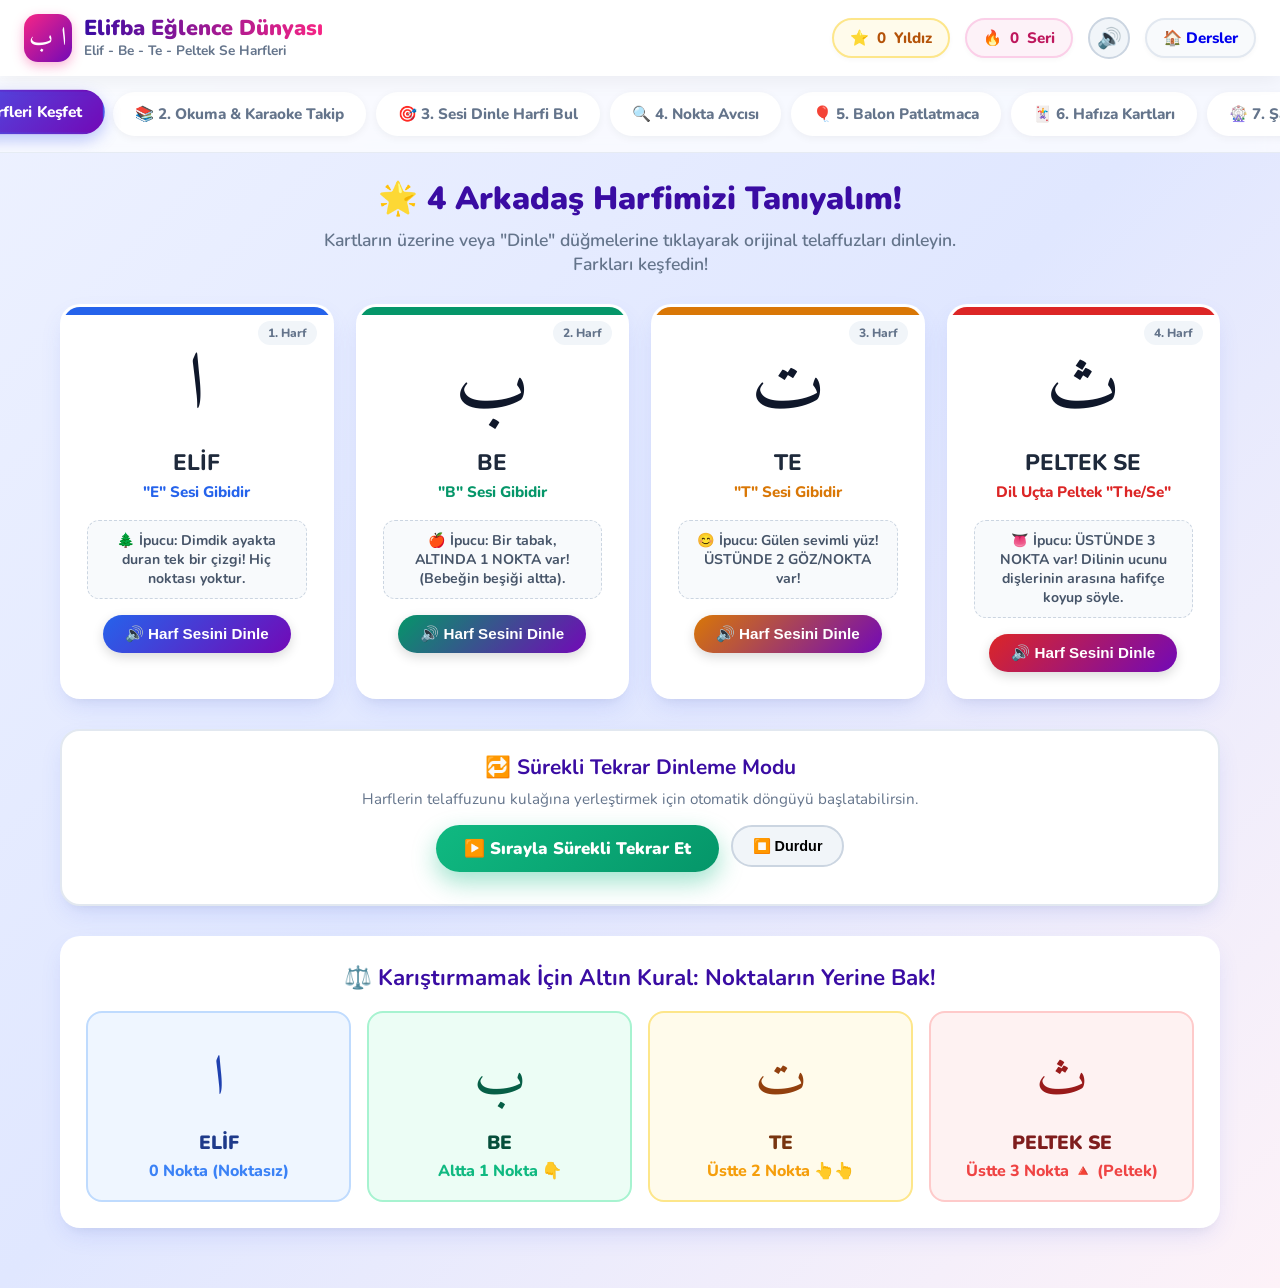
==== oyunlar.html @ 4295479b "Elifba eglenceli okuma alistirmalari ve egitici oyunlar" ====
<!DOCTYPE html>
<html lang="tr">
<head>
  <meta charset="UTF-8">
  <meta name="viewport" content="width=device-width, initial-scale=1.0">
  <title>Elif - Be - Te - Se Öğrenme & Oyun Dünyası</title>
  <link rel="preconnect" href="https://fonts.googleapis.com">
  <link rel="preconnect" href="https://fonts.gstatic.com" crossorigin>
  <link href="https://fonts.googleapis.com/css2?family=Amiri:ital,wght@0,700;1,700&family=Nunito:wght@400;600;700;800;900&display=swap" rel="stylesheet">
  <style>
    :root {
      --primary: #4361ee;
      --primary-dark: #3a0ca3;
      --secondary: #f72585;
      --accent: #4cc9f0;
      --success: #10b981;
      --warning: #f59e0b;
      --purple: #7209b7;
      --bg: #f0f4fd;
      --card-bg: #ffffff;
      --text: #1e293b;
      --text-muted: #64748b;
      --radius: 20px;
      --shadow: 0 10px 25px -5px rgba(67, 97, 238, 0.15), 0 8px 10px -6px rgba(0,0,0,0.05);
      --shadow-lg: 0 20px 35px -10px rgba(67, 97, 238, 0.25);
    }

    * {
      box-sizing: border-box;
      margin: 0;
      padding: 0;
      user-select: none;
      -webkit-user-select: none;
    }

    body {
      font-family: 'Nunito', sans-serif;
      background: linear-gradient(135deg, #eef2ff 0%, #e0e7ff 50%, #fdf2f8 100%);
      color: var(--text);
      min-height: 100vh;
      display: flex;
      flex-direction: column;
      overflow-x: hidden;
    }

    /* Üst Başlık & Skor Tablosu */
    header {
      background: white;
      box-shadow: 0 4px 20px rgba(0,0,0,0.06);
      padding: 14px 24px;
      position: sticky;
      top: 0;
      z-index: 100;
      display: flex;
      flex-wrap: wrap;
      justify-content: space-between;
      align-items: center;
      gap: 15px;
    }

    .logo-container {
      display: flex;
      align-items: center;
      gap: 12px;
      text-decoration: none;
      color: inherit;
    }

    .logo-icon {
      width: 48px;
      height: 48px;
      background: linear-gradient(135deg, #f72585, #7209b7);
      border-radius: 14px;
      display: flex;
      align-items: center;
      justify-content: center;
      font-size: 26px;
      color: white;
      box-shadow: 0 4px 12px rgba(247, 37, 133, 0.35);
      font-family: 'Amiri', serif;
    }

    .logo-text h1 {
      font-size: 1.35rem;
      font-weight: 900;
      background: linear-gradient(90deg, #3a0ca3, #f72585);
      -webkit-background-clip: text;
      -webkit-text-fill-color: transparent;
      line-height: 1.2;
    }

    .logo-text p {
      font-size: 0.85rem;
      color: var(--text-muted);
      font-weight: 700;
    }

    .stats-bar {
      display: flex;
      align-items: center;
      gap: 15px;
    }

    .stat-badge {
      display: flex;
      align-items: center;
      gap: 8px;
      background: #f8fafc;
      padding: 8px 16px;
      border-radius: 50px;
      font-weight: 800;
      font-size: 0.95rem;
      border: 2px solid #e2e8f0;
      box-shadow: 0 2px 5px rgba(0,0,0,0.03);
    }

    .stat-badge.star-badge {
      color: #b45309;
      background: #fffbeb;
      border-color: #fde68a;
    }

    .stat-badge.streak-badge {
      color: #be185d;
      background: #fdf2f8;
      border-color: #fbcfe8;
    }

    .btn-sound-toggle {
      background: #f1f5f9;
      border: 2px solid #cbd5e1;
      width: 42px;
      height: 42px;
      border-radius: 50%;
      cursor: pointer;
      display: flex;
      align-items: center;
      justify-content: center;
      font-size: 20px;
      transition: all 0.2s;
    }
    .btn-sound-toggle:hover {
      transform: scale(1.08);
      background: #e2e8f0;
    }

    /* Navigasyon Sekmeleri */
    .tabs-nav {
      display: flex;
      justify-content: center;
      gap: 10px;
      padding: 16px 20px;
      background: rgba(255, 255, 255, 0.7);
      backdrop-filter: blur(10px);
      border-bottom: 1px solid rgba(226, 232, 240, 0.8);
      overflow-x: auto;
      scrollbar-width: none;
    }
    .tabs-nav::-webkit-scrollbar {
      display: none;
    }

    .tab-btn {
      padding: 10px 20px;
      border: none;
      background: white;
      border-radius: 50px;
      font-family: inherit;
      font-weight: 800;
      font-size: 0.95rem;
      color: var(--text-muted);
      cursor: pointer;
      display: flex;
      align-items: center;
      gap: 8px;
      box-shadow: 0 2px 8px rgba(0,0,0,0.05);
      border: 2px solid transparent;
      transition: all 0.25s cubic-bezier(0.34, 1.56, 0.64, 1);
      white-space: nowrap;
    }

    .tab-btn:hover {
      transform: translateY(-2px);
      color: var(--primary);
    }

    .tab-btn.active {
      background: linear-gradient(135deg, var(--primary), var(--purple));
      color: white;
      border-color: transparent;
      box-shadow: 0 6px 16px rgba(67, 97, 238, 0.35);
      transform: translateY(-2px) scale(1.02);
    }

    /* Ana Konteyner */
    main {
      flex: 1;
      max-width: 1200px;
      width: 100%;
      margin: 0 auto;
      padding: 24px 20px 60px;
    }

    .view-section {
      display: none;
      animation: fadeIn 0.35s ease;
    }
    .view-section.active {
      display: block;
    }

    @keyframes fadeIn {
      from { opacity: 0; transform: translateY(12px); }
      to { opacity: 1; transform: translateY(0); }
    }

    /* Başlık Blokları */
    .section-header {
      text-align: center;
      margin-bottom: 28px;
    }
    .section-header h2 {
      font-size: 2rem;
      font-weight: 900;
      color: var(--primary-dark);
      margin-bottom: 8px;
      display: flex;
      align-items: center;
      justify-content: center;
      gap: 12px;
    }
    .section-header p {
      font-size: 1.1rem;
      color: var(--text-muted);
      max-width: 650px;
      margin: 0 auto;
      font-weight: 600;
    }

    /* 4 Harf Tanıtım Kartları */
    .letters-grid {
      display: grid;
      grid-template-columns: repeat(auto-fit, minmax(260px, 1fr));
      gap: 22px;
      margin-bottom: 30px;
    }

    .letter-card {
      background: white;
      border-radius: var(--radius);
      padding: 24px;
      box-shadow: var(--shadow);
      border: 3px solid transparent;
      transition: all 0.3s cubic-bezier(0.34, 1.56, 0.64, 1);
      cursor: pointer;
      position: relative;
      overflow: hidden;
      display: flex;
      flex-direction: column;
      align-items: center;
      text-align: center;
    }

    .letter-card::before {
      content: '';
      position: absolute;
      top: 0;
      left: 0;
      right: 0;
      height: 8px;
      background: var(--card-color, var(--primary));
    }

    .letter-card:hover {
      transform: translateY(-8px) scale(1.02);
      box-shadow: var(--shadow-lg);
      border-color: var(--card-color, var(--primary));
    }

    .letter-card:active {
      transform: scale(0.98);
    }

    .card-badge {
      position: absolute;
      top: 14px;
      right: 14px;
      background: #f1f5f9;
      color: var(--text-muted);
      font-size: 0.75rem;
      font-weight: 800;
      padding: 4px 10px;
      border-radius: 20px;
    }

    .arabic-display {
      font-family: 'Amiri', 'Traditional Arabic', serif;
      font-size: 5rem;
      line-height: 1.2;
      color: #0f172a;
      margin: 10px 0;
      transition: transform 0.2s;
    }

    .letter-card:hover .arabic-display {
      transform: scale(1.15);
      color: var(--card-color, var(--primary));
    }

    .letter-info h3 {
      font-size: 1.4rem;
      font-weight: 800;
      color: var(--text);
      margin-bottom: 4px;
    }

    .letter-info .sound-guide {
      font-size: 0.95rem;
      color: var(--card-color, var(--primary));
      font-weight: 800;
      margin-bottom: 10px;
    }

    .letter-mnemonic {
      background: #f8fafc;
      padding: 10px 14px;
      border-radius: 12px;
      font-size: 0.88rem;
      font-weight: 700;
      color: #475569;
      border: 1px dashed #cbd5e1;
      width: 100%;
      margin-top: 8px;
    }

    .btn-play-sound {
      margin-top: 16px;
      background: linear-gradient(135deg, var(--card-color, var(--primary)), var(--purple));
      color: white;
      border: none;
      padding: 10px 22px;
      border-radius: 50px;
      font-weight: 800;
      font-size: 0.95rem;
      cursor: pointer;
      display: flex;
      align-items: center;
      gap: 8px;
      box-shadow: 0 4px 12px rgba(0,0,0,0.15);
      transition: all 0.2s;
    }
    .btn-play-sound:hover {
      transform: scale(1.06);
    }

    /* =========================================================
       OKUMA YAZMA BİLMEYEN ÇOCUKLAR İÇİN ÖZEL KARAOKE & İŞARETLİ SİSTEM
       ========================================================= */
    .reading-subtabs {
      display: flex;
      justify-content: center;
      gap: 10px;
      margin-bottom: 24px;
      flex-wrap: wrap;
    }

    .read-subtab-btn {
      padding: 10px 22px;
      border: 3px solid #cbd5e1;
      background: white;
      border-radius: 50px;
      font-family: inherit;
      font-weight: 900;
      font-size: 1rem;
      color: #475569;
      cursor: pointer;
      display: flex;
      align-items: center;
      gap: 8px;
      transition: all 0.25s cubic-bezier(0.34, 1.56, 0.64, 1);
    }

    .read-subtab-btn:hover {
      transform: translateY(-2px);
      border-color: var(--primary);
      color: var(--primary);
    }

    .read-subtab-btn.active {
      background: linear-gradient(135deg, #f72585, #7209b7);
      color: white;
      border-color: transparent;
      box-shadow: 0 8px 20px rgba(247, 37, 133, 0.35);
      transform: translateY(-2px) scale(1.03);
    }

    /* Büyük Karaoke Ekranı */
    .karaoke-stage {
      background: white;
      border-radius: 28px;
      padding: 34px 24px;
      box-shadow: var(--shadow-lg);
      border: 4px solid #e0e7ff;
      margin-bottom: 30px;
      text-align: center;
      position: relative;
      overflow: hidden;
    }

    .karaoke-top-controller {
      display: flex;
      flex-wrap: wrap;
      justify-content: space-between;
      align-items: center;
      gap: 12px;
      margin-bottom: 24px;
      padding-bottom: 18px;
      border-bottom: 2px dashed #e2e8f0;
    }

    .speed-toggle-container {
      display: flex;
      align-items: center;
      gap: 8px;
      background: #f1f5f9;
      padding: 6px 14px;
      border-radius: 50px;
      font-weight: 800;
      font-size: 0.9rem;
    }

    .btn-speed-opt {
      border: none;
      background: transparent;
      padding: 6px 14px;
      border-radius: 30px;
      font-weight: 800;
      cursor: pointer;
      transition: all 0.2s;
    }

    .btn-speed-opt.active {
      background: white;
      color: var(--primary);
      box-shadow: 0 2px 6px rgba(0,0,0,0.1);
    }

    /* Kelime & Harf Kutusu (Sağdan Sola) */
    .kara-word-box {
      display: inline-flex;
      direction: rtl;
      justify-content: center;
      align-items: center;
      gap: 16px;
      background: #f8fafc;
      padding: 24px 34px;
      border-radius: 24px;
      border: 3px solid #cbd5e1;
      margin: 15px auto 25px;
      box-shadow: inset 0 2px 8px rgba(0,0,0,0.04);
      min-height: 180px;
    }

    /* Tekil Harf Elemanı */
    .kara-char-item {
      display: flex;
      flex-direction: column;
      align-items: center;
      position: relative;
      cursor: pointer;
      padding: 8px 18px 22px;
      border-radius: 20px;
      border: 3px solid transparent;
      background: white;
      box-shadow: 0 4px 10px rgba(0,0,0,0.05);
      transition: all 0.25s cubic-bezier(0.34, 1.56, 0.64, 1);
    }

    .kara-char-item:hover {
      transform: translateY(-8px);
      box-shadow: 0 12px 24px rgba(0,0,0,0.12);
      border-color: #93c5fd;
    }

    .kara-arabic {
      font-family: 'Amiri', serif;
      font-size: 5rem;
      line-height: 1.1;
      color: #1e293b;
      transition: transform 0.2s;
    }

    .kara-pointer {
      position: absolute;
      bottom: -10px;
      font-size: 2.2rem;
      line-height: 1;
      opacity: 0;
      transform: translateY(8px);
      transition: all 0.2s cubic-bezier(0.34, 1.56, 0.64, 1);
      filter: drop-shadow(0 4px 6px rgba(0,0,0,0.25));
    }

    .kara-tip-bubble {
      font-size: 0.9rem;
      font-weight: 800;
      color: #64748b;
      margin-top: 4px;
      background: #f1f5f9;
      padding: 2px 10px;
      border-radius: 12px;
      display: flex;
      align-items: center;
      gap: 4px;
    }

    /* Aktif Okunan Harf Işıklandırması */
    .kara-char-item.active {
      transform: translateY(-16px) scale(1.22);
      background: #fef08a !important; /* Parlak Sarı Vurgu */
      border-color: #f59e0b !important;
      box-shadow: 0 20px 35px rgba(245, 158, 11, 0.45);
      z-index: 10;
    }

    .kara-char-item.active .kara-arabic {
      color: #000;
    }

    .kara-char-item.active .kara-pointer {
      opacity: 1;
      transform: translateY(0);
      animation: fingerBounce 0.5s infinite alternate;
    }

    @keyframes fingerBounce {
      from { transform: translateY(0); }
      to { transform: translateY(-8px); }
    }

    /* Kelime Bittiğinde Kutlama Parlaması */
    .kara-word-box.word-success {
      border-color: #10b981;
      background: #ecfdf5;
      animation: popSuccess 0.4s ease;
    }

    /* Karaoke Eylem Butonları */
    .kara-actions-bar {
      display: flex;
      justify-content: center;
      gap: 14px;
      flex-wrap: wrap;
      margin-top: 15px;
    }

    .btn-kara-play {
      background: linear-gradient(135deg, #10b981, #059669);
      color: white;
      border: none;
      padding: 14px 34px;
      border-radius: 50px;
      font-size: 1.15rem;
      font-weight: 900;
      cursor: pointer;
      display: flex;
      align-items: center;
      gap: 10px;
      box-shadow: 0 8px 20px rgba(16, 185, 129, 0.35);
      transition: all 0.25s;
    }
    .btn-kara-play:hover {
      transform: scale(1.07);
    }

    .btn-kara-slow {
      background: linear-gradient(135deg, #f59e0b, #d97706);
      color: white;
      border: none;
      padding: 14px 28px;
      border-radius: 50px;
      font-size: 1.05rem;
      font-weight: 900;
      cursor: pointer;
      display: flex;
      align-items: center;
      gap: 8px;
      box-shadow: 0 8px 20px rgba(245, 158, 11, 0.35);
      transition: all 0.25s;
    }
    .btn-kara-slow:hover {
      transform: scale(1.07);
    }

    /* Kelime Seçim Çubuğu (Film Şeridi Gibi) */
    .words-filmstrip {
      display: flex;
      gap: 14px;
      overflow-x: auto;
      padding: 12px 6px;
      margin-top: 24px;
      scrollbar-width: thin;
    }

    .word-strip-card {
      flex: 0 0 160px;
      background: white;
      border: 3px solid #e2e8f0;
      border-radius: 20px;
      padding: 14px 10px;
      text-align: center;
      cursor: pointer;
      transition: all 0.25s cubic-bezier(0.34, 1.56, 0.64, 1);
      display: flex;
      flex-direction: column;
      align-items: center;
      gap: 6px;
    }

    .word-strip-card:hover {
      transform: translateY(-5px);
      border-color: var(--primary);
      box-shadow: var(--shadow);
    }

    .word-strip-card.active {
      border-color: #f72585;
      background: #fdf2f8;
      box-shadow: 0 8px 20px rgba(247, 37, 133, 0.25);
      transform: scale(1.05);
    }

    .word-strip-arabic {
      font-family: 'Amiri', serif;
      font-size: 2.2rem;
      direction: rtl;
      line-height: 1.1;
      color: #1e293b;
    }

    .word-strip-title {
      font-size: 0.95rem;
      font-weight: 800;
      color: #334155;
    }

    /* =========================================================
       SEVİYE 1: HAREKELİ HARFLER TRENİ 🚂
       ========================================================= */
    .train-container {
      background: white;
      border-radius: 24px;
      padding: 26px;
      box-shadow: var(--shadow);
      margin-bottom: 24px;
      border: 2px solid #e2e8f0;
    }

    .train-track-row {
      display: flex;
      align-items: center;
      justify-content: center;
      gap: 14px;
      direction: rtl;
      flex-wrap: wrap;
      margin: 18px 0;
    }

    .train-engine {
      background: linear-gradient(135deg, #3a0ca3, #4361ee);
      color: white;
      padding: 16px 22px;
      border-radius: 22px;
      font-size: 1.8rem;
      font-weight: 900;
      display: flex;
      flex-direction: column;
      align-items: center;
      box-shadow: 0 8px 18px rgba(67, 97, 238, 0.3);
    }

    .train-wagon {
      background: #f8fafc;
      border: 3px solid #cbd5e1;
      border-radius: 20px;
      padding: 14px 20px;
      display: flex;
      flex-direction: column;
      align-items: center;
      cursor: pointer;
      position: relative;
      transition: all 0.25s cubic-bezier(0.34, 1.56, 0.64, 1);
      min-width: 110px;
    }

    .train-wagon:hover {
      transform: translateY(-6px);
      border-color: var(--primary);
      box-shadow: var(--shadow);
    }

    .train-wagon.active {
      transform: translateY(-12px) scale(1.18);
      background: #fef08a !important;
      border-color: #f59e0b !important;
      box-shadow: 0 15px 30px rgba(245, 158, 11, 0.4);
    }

    .wagon-arabic {
      font-family: 'Amiri', serif;
      font-size: 3.8rem;
      line-height: 1;
      color: #1e293b;
    }

    .wagon-badge {
      font-size: 0.85rem;
      font-weight: 900;
      margin-top: 6px;
      padding: 4px 10px;
      border-radius: 20px;
      background: white;
      box-shadow: 0 2px 4px rgba(0,0,0,0.06);
    }

    /* =========================================================
       SEVİYE 2: HARF BİRLEŞTİRME ATÖLYESİ (SYLLABLE WORKSHOP)
       ========================================================= */
    .workshop-card {
      background: white;
      border-radius: 24px;
      padding: 28px;
      box-shadow: var(--shadow);
      border: 2px solid #e2e8f0;
      margin-bottom: 24px;
    }

    .syllable-assembly {
      display: flex;
      align-items: center;
      justify-content: center;
      direction: rtl;
      gap: 16px;
      flex-wrap: wrap;
      margin: 22px 0;
    }

    .assembly-part {
      background: #f8fafc;
      border: 3px solid #cbd5e1;
      border-radius: 20px;
      padding: 16px 26px;
      font-family: 'Amiri', serif;
      font-size: 4rem;
      color: #1e293b;
      cursor: pointer;
      transition: all 0.25s cubic-bezier(0.34, 1.56, 0.64, 1);
      position: relative;
    }

    .assembly-part:hover {
      transform: translateY(-6px);
      border-color: var(--primary);
    }

    .assembly-part.active {
      transform: scale(1.15);
      background: #fef08a;
      border-color: #f59e0b;
      box-shadow: 0 12px 25px rgba(245, 158, 11, 0.4);
    }

    .assembly-sign {
      font-size: 2.5rem;
      font-weight: 900;
      color: #94a3b8;
    }

    .assembly-result {
      background: linear-gradient(135deg, #eff6ff, #fdf2f8);
      border: 4px solid var(--primary);
      border-radius: 24px;
      padding: 18px 34px;
      font-family: 'Amiri', serif;
      font-size: 4.5rem;
      color: var(--primary-dark);
      cursor: pointer;
      box-shadow: 0 10px 25px rgba(67, 97, 238, 0.2);
      transition: all 0.25s;
    }

    .assembly-result:hover {
      transform: scale(1.08);
      border-color: var(--secondary);
    }

    /* =========================================================
       SEVİYE 4: NOKTALARI KARŞILAŞTIRMA (BE - TE - SE)
       ========================================================= */
    .compare-grid {
      display: grid;
      grid-template-columns: repeat(auto-fit, minmax(240px, 1fr));
      gap: 20px;
      margin: 24px 0;
    }

    .compare-card {
      background: white;
      border-radius: 24px;
      padding: 24px 18px;
      text-align: center;
      border: 4px solid #e2e8f0;
      box-shadow: var(--shadow);
      cursor: pointer;
      transition: all 0.3s cubic-bezier(0.34, 1.56, 0.64, 1);
      position: relative;
    }

    .compare-card:hover {
      transform: translateY(-8px) scale(1.03);
      box-shadow: var(--shadow-lg);
    }

    .compare-arabic {
      font-family: 'Amiri', serif;
      font-size: 5rem;
      line-height: 1.1;
      margin-bottom: 8px;
    }

    .dot-highlight-box {
      background: #f8fafc;
      padding: 12px;
      border-radius: 16px;
      font-weight: 800;
      font-size: 1rem;
      margin-top: 10px;
      display: flex;
      align-items: center;
      justify-content: center;
      gap: 8px;
    }

    /* =========================================================
       SEVİYE 5: SESLİ OKUMA PİYANOSU (SES TAHTASI)
       ========================================================= */
    .piano-board {
      display: grid;
      grid-template-columns: repeat(auto-fit, minmax(130px, 1fr));
      gap: 14px;
      direction: rtl;
      margin: 24px 0;
    }

    .piano-key {
      background: white;
      border: 3px solid #cbd5e1;
      border-radius: 20px;
      padding: 20px 10px;
      text-align: center;
      cursor: pointer;
      box-shadow: 0 6px 14px rgba(0,0,0,0.06);
      transition: all 0.2s cubic-bezier(0.34, 1.56, 0.64, 1);
      position: relative;
    }

    .piano-key:active, .piano-key.active {
      transform: translateY(6px) scale(0.96);
      background: #fef08a !important;
      border-color: #f59e0b !important;
      box-shadow: 0 2px 6px rgba(245, 158, 11, 0.4);
    }

    .piano-arabic {
      font-family: 'Amiri', serif;
      font-size: 3.5rem;
      line-height: 1.1;
      color: #1e293b;
    }

    .piano-subtext {
      font-size: 0.85rem;
      font-weight: 800;
      color: #64748b;
      margin-top: 4px;
    }

    /* =========================================================
       DİĞER OYUNLARIN STİLLERİ (QUIZ, DOT, BALLOON, MEMORY, WHEEL)
       ========================================================= */
    .quiz-container {
      max-width: 750px;
      margin: 0 auto;
      background: white;
      border-radius: 24px;
      padding: 36px 30px;
      box-shadow: var(--shadow-lg);
      text-align: center;
      position: relative;
    }

    .quiz-audio-box {
      background: linear-gradient(135deg, #eef2ff, #fdf2f8);
      border-radius: 20px;
      padding: 26px;
      margin-bottom: 30px;
      border: 3px dashed #c7d2fe;
      display: flex;
      flex-direction: column;
      align-items: center;
      gap: 14px;
    }

    .big-sound-btn {
      width: 90px;
      height: 90px;
      border-radius: 50%;
      background: linear-gradient(135deg, #f72585, #7209b7);
      border: none;
      color: white;
      font-size: 40px;
      cursor: pointer;
      box-shadow: 0 10px 25px rgba(247, 37, 133, 0.4);
      display: flex;
      align-items: center;
      justify-content: center;
      transition: all 0.3s cubic-bezier(0.34, 1.56, 0.64, 1);
      animation: pulse 2s infinite;
    }

    @keyframes pulse {
      0% { transform: scale(1); box-shadow: 0 0 0 0 rgba(247, 37, 133, 0.6); }
      70% { transform: scale(1.06); box-shadow: 0 0 0 16px rgba(247, 37, 133, 0); }
      100% { transform: scale(1); box-shadow: 0 0 0 0 rgba(247, 37, 133, 0); }
    }

    .big-sound-btn:hover {
      transform: scale(1.12);
    }

    .quiz-prompt {
      font-size: 1.25rem;
      font-weight: 800;
      color: #334155;
    }

    .quiz-options {
      display: grid;
      grid-template-columns: repeat(2, 1fr);
      gap: 18px;
    }

    .quiz-card {
      background: #f8fafc;
      border: 3px solid #e2e8f0;
      border-radius: 20px;
      padding: 24px;
      cursor: pointer;
      display: flex;
      flex-direction: column;
      align-items: center;
      justify-content: center;
      gap: 10px;
      transition: all 0.25s cubic-bezier(0.34, 1.56, 0.64, 1);
      position: relative;
    }

    .quiz-card:hover {
      transform: translateY(-6px) scale(1.03);
      border-color: var(--primary);
      background: white;
      box-shadow: var(--shadow);
    }

    .quiz-card .arabic-letter {
      font-family: 'Amiri', serif;
      font-size: 4.5rem;
      line-height: 1;
      color: #1e293b;
    }

    .quiz-card .name-label {
      font-size: 1.2rem;
      font-weight: 800;
      color: #475569;
    }

    .quiz-card.correct {
      background: #ecfdf5 !important;
      border-color: #10b981 !important;
      transform: scale(1.05);
      animation: popSuccess 0.4s ease;
    }

    .quiz-card.wrong {
      background: #fef2f2 !important;
      border-color: #ef4444 !important;
      animation: shake 0.4s ease;
    }

    @keyframes shake {
      0%, 100% { transform: translateX(0); }
      20%, 60% { transform: translateX(-10px); }
      40%, 80% { transform: translateX(10px); }
    }

    @keyframes popSuccess {
      0% { transform: scale(0.95); }
      50% { transform: scale(1.1); }
      100% { transform: scale(1.05); }
    }

    .quiz-feedback {
      margin-top: 24px;
      font-size: 1.3rem;
      font-weight: 900;
      min-height: 40px;
      display: flex;
      align-items: center;
      justify-content: center;
      gap: 10px;
    }

    /* Nokta Avcısı */
    .dot-hunter-box {
      max-width: 800px;
      margin: 0 auto;
      background: white;
      border-radius: 24px;
      padding: 36px 30px;
      box-shadow: var(--shadow-lg);
      text-align: center;
    }

    .dot-question-card {
      background: #f8fafc;
      border-radius: 20px;
      padding: 24px;
      margin-bottom: 28px;
      border: 2px solid #e2e8f0;
    }

    .target-mission-badge {
      display: inline-block;
      background: linear-gradient(135deg, var(--secondary), var(--purple));
      color: white;
      padding: 6px 18px;
      border-radius: 30px;
      font-weight: 800;
      font-size: 1rem;
      margin-bottom: 12px;
    }

    .target-letter-name {
      font-size: 2.2rem;
      font-weight: 900;
      color: #1e293b;
      margin-bottom: 6px;
    }

    .target-letter-tip {
      font-size: 1.05rem;
      color: var(--text-muted);
      font-weight: 700;
    }

    .dish-stage {
      position: relative;
      height: 180px;
      display: flex;
      align-items: center;
      justify-content: center;
      margin: 20px 0;
    }

    .dish-base {
      font-family: 'Amiri', serif;
      font-size: 7rem;
      color: #64748b;
      position: relative;
      transition: all 0.3s;
    }

    .dot-options-grid {
      display: grid;
      grid-template-columns: repeat(auto-fit, minmax(180px, 1fr));
      gap: 16px;
      margin-top: 24px;
    }

    .dot-option-btn {
      background: white;
      border: 3px solid #cbd5e1;
      border-radius: 16px;
      padding: 18px 14px;
      font-family: inherit;
      cursor: pointer;
      transition: all 0.25s cubic-bezier(0.34, 1.56, 0.64, 1);
      display: flex;
      flex-direction: column;
      align-items: center;
      gap: 8px;
    }

    .dot-option-btn:hover {
      transform: translateY(-5px);
      border-color: var(--primary);
      box-shadow: var(--shadow);
    }

    .dot-visual {
      font-size: 2.2rem;
      line-height: 1;
      height: 38px;
    }

    .dot-desc {
      font-size: 1rem;
      font-weight: 800;
      color: #334155;
    }

    /* Balon Patlatma */
    .balloon-game-container {
      position: relative;
      max-width: 900px;
      height: 560px;
      margin: 0 auto;
      background: linear-gradient(180deg, #cffafe 0%, #e0e7ff 50%, #fdf2f8 100%);
      border-radius: 28px;
      box-shadow: var(--shadow-lg);
      overflow: hidden;
      border: 4px solid white;
    }

    .balloon-top-bar {
      position: absolute;
      top: 0;
      left: 0;
      right: 0;
      padding: 14px 20px;
      background: rgba(255, 255, 255, 0.85);
      backdrop-filter: blur(8px);
      display: flex;
      justify-content: space-between;
      align-items: center;
      z-index: 20;
      border-bottom: 2px solid rgba(255,255,255,0.6);
    }

    .balloon-target-display {
      display: flex;
      align-items: center;
      gap: 12px;
    }

    .target-bubble {
      background: linear-gradient(135deg, var(--secondary), var(--purple));
      color: white;
      padding: 6px 16px;
      border-radius: 50px;
      font-weight: 900;
      font-size: 1.1rem;
      display: flex;
      align-items: center;
      gap: 8px;
      box-shadow: 0 4px 10px rgba(247, 37, 133, 0.3);
    }

    .target-bubble-arabic {
      font-family: 'Amiri', serif;
      font-size: 1.8rem;
    }

    .balloon-stage {
      position: absolute;
      top: 70px;
      bottom: 0;
      left: 0;
      right: 0;
      overflow: hidden;
    }

    .balloon-item {
      position: absolute;
      width: 85px;
      height: 110px;
      border-radius: 50% 50% 50% 50% / 40% 40% 60% 60%;
      display: flex;
      flex-direction: column;
      align-items: center;
      justify-content: center;
      cursor: pointer;
      color: white;
      font-family: 'Amiri', serif;
      font-size: 3.5rem;
      line-height: 1;
      box-shadow: inset -6px -6px 15px rgba(0,0,0,0.18), inset 6px 6px 15px rgba(255,255,255,0.4), 0 10px 20px rgba(0,0,0,0.15);
      transition: transform 0.1s;
      animation: floatUp linear forwards;
    }

    .balloon-item::after {
      content: '';
      position: absolute;
      bottom: -14px;
      left: 50%;
      transform: translateX(-50%);
      width: 2px;
      height: 18px;
      background: rgba(0,0,0,0.25);
    }

    @keyframes floatUp {
      from { transform: translateY(580px); }
      to { transform: translateY(-130px); }
    }

    .balloon-start-overlay {
      position: absolute;
      inset: 0;
      background: rgba(255, 255, 255, 0.92);
      backdrop-filter: blur(10px);
      z-index: 30;
      display: flex;
      flex-direction: column;
      align-items: center;
      justify-content: center;
      padding: 30px;
      text-align: center;
      gap: 16px;
    }

    .btn-big-action {
      background: linear-gradient(135deg, #10b981, #059669);
      color: white;
      font-family: inherit;
      border: none;
      padding: 16px 40px;
      border-radius: 50px;
      font-size: 1.3rem;
      font-weight: 900;
      cursor: pointer;
      box-shadow: 0 10px 25px rgba(16, 185, 129, 0.4);
      transition: all 0.25s;
    }
    .btn-big-action:hover {
      transform: scale(1.08);
    }

    /* Hafıza Kartları */
    .memory-container {
      max-width: 800px;
      margin: 0 auto;
      text-align: center;
    }

    .memory-grid {
      display: grid;
      grid-template-columns: repeat(4, 1fr);
      gap: 16px;
      perspective: 1000px;
      margin-top: 24px;
    }

    .memory-card {
      height: 130px;
      background: none;
      border: none;
      cursor: pointer;
      position: relative;
      transform-style: preserve-3d;
      transition: transform 0.5s cubic-bezier(0.34, 1.56, 0.64, 1);
    }

    .memory-card.flipped {
      transform: rotateY(180deg);
    }

    .card-face {
      position: absolute;
      inset: 0;
      border-radius: 18px;
      display: flex;
      flex-direction: column;
      align-items: center;
      justify-content: center;
      backface-visibility: hidden;
      box-shadow: var(--shadow);
    }

    .card-front {
      background: linear-gradient(135deg, #4361ee, #3a0ca3);
      color: white;
      font-size: 2.2rem;
      border: 3px solid white;
    }

    .card-back {
      background: white;
      border: 3px solid #cbd5e1;
      transform: rotateY(180deg);
      padding: 8px;
    }

    .card-back .arabic {
      font-family: 'Amiri', serif;
      font-size: 3.5rem;
      color: #1e293b;
      line-height: 1;
    }

    .card-back .latin {
      font-size: 0.9rem;
      font-weight: 800;
      color: var(--primary);
    }

    .memory-card.matched .card-back {
      border-color: #10b981;
      background: #ecfdf5;
    }

    /* Şans Çarkı */
    .wheel-container {
      max-width: 600px;
      margin: 0 auto;
      background: white;
      border-radius: 28px;
      padding: 34px 24px;
      box-shadow: var(--shadow-lg);
      text-align: center;
      display: flex;
      flex-direction: column;
      align-items: center;
    }

    .wheel-wrapper {
      position: relative;
      width: 320px;
      height: 320px;
      margin: 20px 0;
    }

    .wheel-pointer {
      position: absolute;
      top: -15px;
      left: 50%;
      transform: translateX(-50%);
      width: 0;
      height: 0;
      border-left: 18px solid transparent;
      border-right: 18px solid transparent;
      border-top: 32px solid #ef4444;
      z-index: 10;
      filter: drop-shadow(0 4px 6px rgba(0,0,0,0.2));
    }

    #wheelCanvas {
      width: 100%;
      height: 100%;
      border-radius: 50%;
      box-shadow: 0 10px 30px rgba(0,0,0,0.18), inset 0 0 0 8px white;
      transition: transform 4s cubic-bezier(0.15, 0.9, 0.2, 1);
    }

    .wheel-result-card {
      margin-top: 20px;
      background: #f8fafc;
      border-radius: 20px;
      padding: 20px;
      border: 2px solid #e2e8f0;
      width: 100%;
      min-height: 120px;
      display: flex;
      flex-direction: column;
      align-items: center;
      justify-content: center;
    }

    /* Konfeti Canvas */
    #confettiCanvas {
      position: fixed;
      inset: 0;
      pointer-events: none;
      z-index: 9999;
    }

    /* Modal / Popups */
    .modal-backdrop {
      position: fixed;
      inset: 0;
      background: rgba(15, 23, 42, 0.6);
      backdrop-filter: blur(6px);
      z-index: 1000;
      display: none;
      align-items: center;
      justify-content: center;
      padding: 20px;
    }
    .modal-backdrop.active {
      display: flex;
    }

    .modal-box {
      background: white;
      border-radius: 24px;
      max-width: 500px;
      width: 100%;
      padding: 32px;
      text-align: center;
      box-shadow: 0 25px 50px -12px rgba(0,0,0,0.25);
      animation: popSuccess 0.3s ease;
    }

    @media (max-width: 768px) {
      header { padding: 12px 16px; }
      .logo-text h1 { font-size: 1.1rem; }
      .quiz-options { grid-template-columns: 1fr; }
      .memory-grid { grid-template-columns: repeat(3, 1fr); }
      .kara-word-box { gap: 10px; padding: 16px 20px; }
      .kara-arabic { font-size: 4rem; }
    }
  </style>
</head>
<body>

  <!-- Konfeti Efekti -->
  <canvas id="confettiCanvas"></canvas>

  <!-- Üst Bar -->
  <header>
    <a href="elifba.htm" class="logo-container" title="Elifba Ana Sayfasına Dön">
      <div class="logo-icon">ا ب</div>
      <div class="logo-text">
        <h1>Elifba Eğlence Dünyası</h1>
        <p>Elif - Be - Te - Peltek Se Harfleri</p>
      </div>
    </a>

    <div class="stats-bar">
      <div class="stat-badge star-badge">
        <span>⭐</span>
        <span id="starCount">0</span> Yıldız
      </div>
      <div class="stat-badge streak-badge">
        <span>🔥</span>
        <span id="streakCount">0</span> Seri
      </div>
      <button class="btn-sound-toggle" id="btnSoundToggle" title="Oyun Efekt Seslerini Aç/Kapat">🔊</button>
      <a href="elifba.htm" style="text-decoration:none;" class="stat-badge" title="Tüm Elifba Derslerine Dön">🏠 Dersler</a>
    </div>
  </header>

  <!-- Sekmeler -->
  <nav class="tabs-nav">
    <button class="tab-btn active" data-tab="tab-letters">📖 1. Harfleri Keşfet</button>
    <button class="tab-btn" data-tab="tab-reading">📚 2. Okuma & Karaoke Takip</button>
    <button class="tab-btn" data-tab="tab-quiz">🎯 3. Sesi Dinle Harfi Bul</button>
    <button class="tab-btn" data-tab="tab-dots">🔍 4. Nokta Avcısı</button>
    <button class="tab-btn" data-tab="tab-balloons">🎈 5. Balon Patlatmaca</button>
    <button class="tab-btn" data-tab="tab-memory">🃏 6. Hafıza Kartları</button>
    <button class="tab-btn" data-tab="tab-wheel">🎡 7. Şans Çarkı</button>
  </nav>

  <!-- Ana İçerik -->
  <main>

    <!-- SEKME 1: HARFLERİ KEŞFET & SESLER -->
    <section id="tab-letters" class="view-section active">
      <div class="section-header">
        <h2>🌟 4 Arkadaş Harfimizi Tanıyalım!</h2>
        <p>Kartların üzerine veya "Dinle" düğmelerine tıklayarak orijinal telaffuzları dinleyin. Farkları keşfedin!</p>
      </div>

      <div class="letters-grid">
        <!-- ELİF -->
        <div class="letter-card" style="--card-color: #2563eb;" onclick="playAudioFile('dosyalar/1.mp3', this)">
          <div class="card-badge">1. Harf</div>
          <div class="arabic-display">ا</div>
          <div class="letter-info">
            <h3>ELİF</h3>
            <div class="sound-guide">"E" Sesi Gibidir</div>
          </div>
          <div class="letter-mnemonic">
            🌲 <strong>İpucu:</strong> Dimdik ayakta duran tek bir çizgi! Hiç noktası yoktur.
          </div>
          <button class="btn-play-sound">🔊 Harf Sesini Dinle</button>
        </div>

        <!-- BE -->
        <div class="letter-card" style="--card-color: #059669;" onclick="playAudioFile('dosyalar/2.mp3', this)">
          <div class="card-badge">2. Harf</div>
          <div class="arabic-display">ب</div>
          <div class="letter-info">
            <h3>BE</h3>
            <div class="sound-guide">"B" Sesi Gibidir</div>
          </div>
          <div class="letter-mnemonic">
            🍎 <strong>İpucu:</strong> Bir tabak, <strong>ALTINDA 1 NOKTA</strong> var! (Bebeğin beşiği altta).
          </div>
          <button class="btn-play-sound">🔊 Harf Sesini Dinle</button>
        </div>

        <!-- TE -->
        <div class="letter-card" style="--card-color: #d97706;" onclick="playAudioFile('dosyalar/3.mp3', this)">
          <div class="card-badge">3. Harf</div>
          <div class="arabic-display">ت</div>
          <div class="letter-info">
            <h3>TE</h3>
            <div class="sound-guide">"T" Sesi Gibidir</div>
          </div>
          <div class="letter-mnemonic">
            😊 <strong>İpucu:</strong> Gülen sevimli yüz! <strong>ÜSTÜNDE 2 GÖZ/NOKTA</strong> var!
          </div>
          <button class="btn-play-sound">🔊 Harf Sesini Dinle</button>
        </div>

        <!-- PELTEK SE -->
        <div class="letter-card" style="--card-color: #dc2626;" onclick="playAudioFile('dosyalar/4.mp3', this)">
          <div class="card-badge">4. Harf</div>
          <div class="arabic-display">ث</div>
          <div class="letter-info">
            <h3>PELTEK SE</h3>
            <div class="sound-guide">Dil Uçta Peltek "The/Se"</div>
          </div>
          <div class="letter-mnemonic">
            👅 <strong>İpucu:</strong> <strong>ÜSTÜNDE 3 NOKTA</strong> var! Dilinin ucunu dişlerinin arasına hafifçe koyup söyle.
          </div>
          <button class="btn-play-sound">🔊 Harf Sesini Dinle</button>
        </div>
      </div>

      <!-- Sürekli Tekrar Oynatıcı Paneli -->
      <div style="background: white; border-radius: 20px; padding: 22px; box-shadow: var(--shadow); margin-bottom: 30px; text-align: center; border: 2px solid #e2e8f0;">
        <h3 style="color: var(--primary-dark); font-size: 1.3rem; margin-bottom: 8px;">🔁 Sürekli Tekrar Dinleme Modu</h3>
        <p style="color: var(--text-muted); font-size: 0.95rem; margin-bottom: 16px;">Harflerin telaffuzunu kulağına yerleştirmek için otomatik döngüyü başlatabilirsin.</p>
        <div style="display: flex; justify-content: center; gap: 12px; flex-wrap: wrap;">
          <button class="btn-big-action" id="btnAutoLoop" onclick="toggleAutoLoop()" style="font-size: 1.05rem; padding: 12px 28px;">
            ▶️ Sırayla Sürekli Tekrar Et
          </button>
          <button class="btn-sound-toggle" onclick="stopAudio()" style="width: auto; padding: 0 20px; border-radius: 50px; font-weight: 800; font-size: 0.9rem;" title="Durdur">
            ⏹️ Durdur
          </button>
        </div>
        <div id="loopStatusText" style="margin-top: 10px; font-weight: 800; color: var(--primary); font-size: 0.95rem;"></div>
      </div>

      <!-- Karşılaştırma Tablosu (Noktalar & Farklar) -->
      <div style="background: white; border-radius: 20px; padding: 26px; box-shadow: var(--shadow);">
        <h3 style="text-align: center; color: var(--primary-dark); font-size: 1.4rem; margin-bottom: 18px;">
          ⚖️ Karıştırmamak İçin Altın Kural: Noktaların Yerine Bak!
        </h3>
        <div style="display: grid; grid-template-columns: repeat(auto-fit, minmax(220px, 1fr)); gap: 16px; text-align: center;">
          <div style="background: #eff6ff; padding: 18px; border-radius: 16px; border: 2px solid #bfdbfe;">
            <div style="font-family:'Amiri'; font-size: 3.5rem; color:#1e40af;">ا</div>
            <div style="font-weight: 900; font-size: 1.2rem; color: #1e3a8a;">ELİF</div>
            <div style="color: #3b82f6; font-weight: 800; margin-top: 4px;">0 Nokta (Noktasız)</div>
          </div>
          <div style="background: #ecfdf5; padding: 18px; border-radius: 16px; border: 2px solid #a7f3d0;">
            <div style="font-family:'Amiri'; font-size: 3.5rem; color:#065f46;">ب</div>
            <div style="font-weight: 900; font-size: 1.2rem; color: #064e3b;">BE</div>
            <div style="color: #10b981; font-weight: 800; margin-top: 4px;">Altta 1 Nokta 👇</div>
          </div>
          <div style="background: #fffbeb; padding: 18px; border-radius: 16px; border: 2px solid #fde68a;">
            <div style="font-family:'Amiri'; font-size: 3.5rem; color:#92400e;">ت</div>
            <div style="font-weight: 900; font-size: 1.2rem; color: #78350f;">TE</div>
            <div style="color: #f59e0b; font-weight: 800; margin-top: 4px;">Üstte 2 Nokta 👆👆</div>
          </div>
          <div style="background: #fef2f2; padding: 18px; border-radius: 16px; border: 2px solid #fecaca;">
            <div style="font-family:'Amiri'; font-size: 3.5rem; color:#991b1b;">ث</div>
            <div style="font-weight: 900; font-size: 1.2rem; color: #7f1d1d;">PELTEK SE</div>
            <div style="color: #ef4444; font-weight: 800; margin-top: 4px;">Üstte 3 Nokta 🔺 (Peltek)</div>
          </div>
        </div>
      </div>
    </section>

    <!-- SEKME 2: DETAYLI & İŞARETLİ OKUMA STÜDYOSU (ÇOCUKLARA ÖZEL) -->
    <section id="tab-reading" class="view-section">
      <div class="section-header">
        <h2>📚 Canlı & İşaretli Okuma Stüdyosu</h2>
        <p>Okuma-yazma bilmeyen minikler için: Ses okundukça parlayan harfleri ve sevimli parmağı (👆) takip edin!</p>
      </div>

      <!-- Alt Kategori Butonları -->
      <div class="reading-subtabs">
        <button class="read-subtab-btn active" onclick="switchReadingMode('stage-words', this)">
          📖 1. Kelimeler & Karaoke Takip
        </button>
        <button class="read-subtab-btn" onclick="switchReadingMode('stage-train', this)">
          🚂 2. Harekeler Treni (E - İ - Ü)
        </button>
        <button class="read-subtab-btn" onclick="switchReadingMode('stage-syllables', this)">
          🧪 3. İki Harfli Hece Birleştirme
        </button>
        <button class="read-subtab-btn" onclick="switchReadingMode('stage-compare', this)">
          🔍 4. Noktalara Göre Oku
        </button>
        <button class="read-subtab-btn" onclick="switchReadingMode('stage-piano', this)">
          🎹 5. Dokun-Dinle Ses Tahtası
        </button>
      </div>

      <!-- MOD 1: BÜYÜK KARAOKE OKUMA STÜDYOSU (Kelimeler) -->
      <div id="stage-words" class="reading-stage-content">
        <div class="karaoke-stage">
          <div class="karaoke-top-controller">
            <div style="display:flex; align-items:center; gap:8px;">
              <span style="font-size:1.6rem;">🎯</span>
              <div style="text-align:left;">
                <div style="font-weight:900; font-size:1.15rem; color:#1e293b;" id="karaWordTitle">أَدَبَ (E-De-Be)</div>
                <div style="font-size:0.85rem; color:#64748b; font-weight:700;">Harflere doğrudan dokunabilir veya 'Dinle'ye basabilirsin!</div>
              </div>
            </div>

            <div class="speed-toggle-container">
              <span>Hız:</span>
              <button class="btn-speed-opt active" id="btnSpeedNormal" onclick="setKaraokeSpeed(1)">🐇 Normal</button>
              <button class="btn-speed-opt" id="btnSpeedSlow" onclick="setKaraokeSpeed(1.6)">🐢 Yavaş & Adım Adım</button>
            </div>
          </div>

          <!-- Sağdan Sola Büyük Harfler Kutusu -->
          <div class="kara-word-box" id="karaWordBox">
            <!-- JS ile dinamik doldurulacak -->
          </div>

          <!-- Eylem Butonları -->
          <div class="kara-actions-bar">
            <button class="btn-kara-play" onclick="playCurrentWordKaraoke()">
              ▶️ Kelimeyi Birlikte Oku
            </button>
            <button class="btn-kara-slow" onclick="playCurrentWordStepByStep()">
              🐢 Harf Harf Yavaş Oku
            </button>
            <button class="btn-sound-toggle" onclick="toggleWordLoop()" id="btnWordLoop" title="Kelimeyi Sürekli Tekrar Et" style="width:auto; padding:0 18px; border-radius:30px; font-weight:800; font-size:0.9rem;">
              🔁 Sürekli Tekrar
            </button>
          </div>

          <!-- Kelime Seçim Şeridi (Filmstrip) -->
          <div style="margin-top:28px; text-align:left;">
            <div style="font-weight:800; color:#475569; font-size:0.95rem; margin-bottom:8px;">👇 Okumak İstediğin Kelimeyi Seç:</div>
            <div class="words-filmstrip" id="wordsFilmstrip">
              <!-- JS ile kelimeler eklenecek -->
            </div>
          </div>
        </div>
      </div>

      <!-- MOD 2: HAREKELER TRENİ (ÜSTÜN, ESRE, ÖTRE) -->
      <div id="stage-train" class="reading-stage-content" style="display:none;">
        <div class="train-container">
          <div style="display:flex; justify-content:space-between; align-items:center; margin-bottom:15px; flex-wrap:wrap; gap:10px;">
            <div>
              <h3 style="font-size:1.4rem; font-weight:900; color:var(--primary-dark);">🚂 Harekeli Harfler Treni</h3>
              <p style="color:var(--text-muted); font-size:0.95rem; font-weight:700;">Her harfin 3 vagonu var: 🎩 Üstün (E), 🛝 Esre (İ), 🎀 Ötre (Ü)</p>
            </div>
          </div>

          <!-- ELİF TRENİ -->
          <div style="background:#eff6ff; border-radius:20px; padding:18px; margin-bottom:18px; border:2px solid #bfdbfe;">
            <div style="display:flex; justify-content:space-between; align-items:center;">
              <span style="font-weight:900; color:#1e40af; font-size:1.1rem;">🌲 1. ELİF TRENİ (Noktasız)</span>
              <button class="btn-play-sound" style="padding:4px 14px; font-size:0.85rem; margin:0;" onclick="playTrainSeries('elif')">🚂 Treni Sür & Oku</button>
            </div>
            <div class="train-track-row" id="trainRow-elif">
              <div class="train-wagon" onclick="playSingleTrainWagon('dosyalar/1-1.mp3', this)">
                <div class="wagon-arabic">أَ</div>
                <div class="wagon-badge" style="color:#2563eb;">🎩 Üstün: E</div>
              </div>
              <div class="train-wagon" onclick="playSingleTrainWagon('dosyalar/1-1.mp3', this)">
                <div class="wagon-arabic">إِ</div>
                <div class="wagon-badge" style="color:#059669;">🛝 Esre: İ</div>
              </div>
              <div class="train-wagon" onclick="playSingleTrainWagon('dosyalar/1-1.mp3', this)">
                <div class="wagon-arabic">أُ</div>
                <div class="wagon-badge" style="color:#d97706;">🎀 Ötre: Ü</div>
              </div>
            </div>
          </div>

          <!-- BE TRENİ -->
          <div style="background:#ecfdf5; border-radius:20px; padding:18px; margin-bottom:18px; border:2px solid #a7f3d0;">
            <div style="display:flex; justify-content:space-between; align-items:center;">
              <span style="font-weight:900; color:#065f46; font-size:1.1rem;">🍏 2. BE TRENİ (Altta 1 Nokta)</span>
              <button class="btn-play-sound" style="padding:4px 14px; font-size:0.85rem; margin:0; background:linear-gradient(135deg,#059669,#10b981);" onclick="playTrainSeries('be')">🚂 Treni Sür & Oku</button>
            </div>
            <div class="train-track-row" id="trainRow-be">
              <div class="train-wagon" onclick="playSingleTrainWagon('dosyalar/2-1.mp3', this)">
                <div class="wagon-arabic">بَ</div>
                <div class="wagon-badge" style="color:#059669;">🎩 Üstün: BE</div>
              </div>
              <div class="train-wagon" onclick="playSingleTrainWagon('dosyalar/2-1.mp3', this)">
                <div class="wagon-arabic">بِ</div>
                <div class="wagon-badge" style="color:#2563eb;">🛝 Esre: Bİ</div>
              </div>
              <div class="train-wagon" onclick="playSingleTrainWagon('dosyalar/2-1.mp3', this)">
                <div class="wagon-arabic">بُ</div>
                <div class="wagon-badge" style="color:#d97706;">🎀 Ötre: BÜ</div>
              </div>
            </div>
          </div>

          <!-- TE TRENİ -->
          <div style="background:#fffbeb; border-radius:20px; padding:18px; margin-bottom:18px; border:2px solid #fde68a;">
            <div style="display:flex; justify-content:space-between; align-items:center;">
              <span style="font-weight:900; color:#92400e; font-size:1.1rem;">👀 3. TE TRENİ (Üstte 2 Nokta)</span>
              <button class="btn-play-sound" style="padding:4px 14px; font-size:0.85rem; margin:0; background:linear-gradient(135deg,#d97706,#f59e0b);" onclick="playTrainSeries('te')">🚂 Treni Sür & Oku</button>
            </div>
            <div class="train-track-row" id="trainRow-te">
              <div class="train-wagon" onclick="playSingleTrainWagon('dosyalar/3-1.mp3', this)">
                <div class="wagon-arabic"> تَ</div>
                <div class="wagon-badge" style="color:#d97706;">🎩 Üstün: TE</div>
              </div>
              <div class="train-wagon" onclick="playSingleTrainWagon('dosyalar/3-1.mp3', this)">
                <div class="wagon-arabic"> تِ</div>
                <div class="wagon-badge" style="color:#2563eb;">🛝 Esre: Tİ</div>
              </div>
              <div class="train-wagon" onclick="playSingleTrainWagon('dosyalar/3-1.mp3', this)">
                <div class="wagon-arabic"> تُ</div>
                <div class="wagon-badge" style="color:#059669;">🎀 Ötre: TÜ</div>
              </div>
            </div>
          </div>

          <!-- PELTEK SE TRENİ -->
          <div style="background:#fef2f2; border-radius:20px; padding:18px; border:2px solid #fecaca;">
            <div style="display:flex; justify-content:space-between; align-items:center;">
              <span style="font-weight:900; color:#991b1b; font-size:1.1rem;">👅 4. PELTEK SE TRENİ (Üstte 3 Nokta)</span>
              <button class="btn-play-sound" style="padding:4px 14px; font-size:0.85rem; margin:0; background:linear-gradient(135deg,#dc2626,#ef4444);" onclick="playTrainSeries('se')">🚂 Treni Sür & Oku</button>
            </div>
            <div class="train-track-row" id="trainRow-se">
              <div class="train-wagon" onclick="playSingleTrainWagon('dosyalar/4-1.mp3', this)">
                <div class="wagon-arabic"> ثَ</div>
                <div class="wagon-badge" style="color:#dc2626;">🎩 Üstün: SE</div>
              </div>
              <div class="train-wagon" onclick="playSingleTrainWagon('dosyalar/4-1.mp3', this)">
                <div class="wagon-arabic"> ثِ</div>
                <div class="wagon-badge" style="color:#2563eb;">🛝 Esre: Sİ</div>
              </div>
              <div class="train-wagon" onclick="playSingleTrainWagon('dosyalar/4-1.mp3', this)">
                <div class="wagon-arabic"> ثُ</div>
                <div class="wagon-badge" style="color:#d97706;">🎀 Ötre: SÜ</div>
              </div>
            </div>
          </div>
        </div>
      </div>

      <!-- MOD 3: İKİ HARFLİ HECE BİRLEŞTİRME ATÖLYESİ 🧪 -->
      <div id="stage-syllables" class="reading-stage-content" style="display:none;">
        <div class="workshop-card">
          <div style="text-align:center; margin-bottom:20px;">
            <h3 style="font-size:1.4rem; font-weight:900; color:var(--primary-dark);">🧪 Harf Birleştirme Laboratuvarı</h3>
            <p style="color:var(--text-muted); font-size:0.95rem; font-weight:700;">
              Harfler el ele tutuşunca hece oluşur! Önce 1. harfe, sonra 2. harfe bas, sonra birleştir!
            </p>
          </div>

          <!-- 1. ÖRNEK: BE + TE = BETE -->
          <div style="background:#f8fafc; border-radius:20px; padding:20px; margin-bottom:20px; border:2px solid #e2e8f0;">
            <div style="font-weight:900; color:#334155; margin-bottom:10px;">1. Alıştırma: Be (بَ) ile Te (تَ) Birleşiyor</div>
            <div class="syllable-assembly">
              <div class="assembly-part" onclick="playPartAudio('dosyalar/2.mp3', this)">
                بَ
                <div style="font-size:0.8rem; font-family:'Nunito'; font-weight:800; color:#059669;">1. Be (Altta 1)</div>
              </div>
              <div class="assembly-sign">+</div>
              <div class="assembly-part" onclick="playPartAudio('dosyalar/3.mp3', this)">
                تَ
                <div style="font-size:0.8rem; font-family:'Nunito'; font-weight:800; color:#d97706;">2. Te (Üstte 2)</div>
              </div>
              <div class="assembly-sign">=</div>
              <div class="assembly-result" onclick="playAudioFile('dosyalar/2.mp3', this)">
                بَتَ
                <div style="font-size:0.85rem; font-family:'Nunito'; font-weight:900; color:#4361ee;">🤝 Be - Te</div>
              </div>
            </div>
          </div>

          <!-- 2. ÖRNEK: TE + BE = TEBE -->
          <div style="background:#f8fafc; border-radius:20px; padding:20px; margin-bottom:20px; border:2px solid #e2e8f0;">
            <div style="font-weight:900; color:#334155; margin-bottom:10px;">2. Alıştırma: Te (تَ) ile Be (بَ) Birleşiyor</div>
            <div class="syllable-assembly">
              <div class="assembly-part" onclick="playPartAudio('dosyalar/3.mp3', this)">
                تَ
                <div style="font-size:0.8rem; font-family:'Nunito'; font-weight:800; color:#d97706;">1. Te (Üstte 2)</div>
              </div>
              <div class="assembly-sign">+</div>
              <div class="assembly-part" onclick="playPartAudio('dosyalar/2.mp3', this)">
                بَ
                <div style="font-size:0.8rem; font-family:'Nunito'; font-weight:800; color:#059669;">2. Be (Altta 1)</div>
              </div>
              <div class="assembly-sign">=</div>
              <div class="assembly-result" onclick="playAudioFile('dosyalar/3.mp3', this)">
                تَبَ
                <div style="font-size:0.85rem; font-family:'Nunito'; font-weight:900; color:#4361ee;">🤝 Te - Be</div>
              </div>
            </div>
          </div>

          <!-- 3. ÖRNEK: CEZİMLİ EB, ET, ES (DURAKLI OKUMA) -->
          <div style="background:#eff6ff; border-radius:20px; padding:20px; border:2px solid #bfdbfe;">
            <div style="font-weight:900; color:#1e40af; margin-bottom:10px;">3. Alıştırma: Cezimli Durak (Elif + Cezim)</div>
            <div style="display:grid; grid-template-columns:repeat(auto-fit, minmax(200px, 1fr)); gap:14px; direction:rtl;">
              <div class="assembly-result" style="font-size:3.5rem; text-align:center;" onclick="playAudioFile('dosyalar/1-7.mp3', this)">
                أَبْ
                <div style="font-size:0.9rem; font-family:'Nunito'; font-weight:900; color:#1e40af;">🛑 Eb (Be Durdu)</div>
              </div>
              <div class="assembly-result" style="font-size:3.5rem; text-align:center;" onclick="playAudioFile('dosyalar/2-7.mp3', this)">
                أَتْ
                <div style="font-size:0.9rem; font-family:'Nunito'; font-weight:900; color:#d97706;">🛑 Et (Te Durdu)</div>
              </div>
              <div class="assembly-result" style="font-size:3.5rem; text-align:center;" onclick="playAudioFile('dosyalar/3-7.mp3', this)">
                أَثْ
                <div style="font-size:0.9rem; font-family:'Nunito'; font-weight:900; color:#dc2626;">🛑 Es (Se Durdu)</div>
              </div>
            </div>
          </div>
        </div>
      </div>

      <!-- MOD 4: NOKTALARA GÖRE OKU (BE - TE - SE AYRIMI) -->
      <div id="stage-compare" class="reading-stage-content" style="display:none;">
        <div style="text-align:center; margin-bottom:20px;">
          <h3 style="font-size:1.5rem; font-weight:900; color:var(--primary-dark);">🔍 Noktalara Göre Oku & Karşılaştır</h3>
          <p style="color:var(--text-muted); font-size:1rem; font-weight:700;">
            Tabaklar tamamen aynı! Sadece noktaların yerine ve sayısına dikkat et. Kartlara basarak dinle!
          </p>
        </div>

        <div class="compare-grid">
          <!-- BE -->
          <div class="compare-card" style="border-color:#a7f3d0;" onclick="playAudioFile('dosyalar/2.mp3', this)">
            <div class="compare-arabic" style="color:#059669;">بَ</div>
            <div style="font-size:1.4rem; font-weight:900; color:#064e3b;">BE</div>
            <div class="dot-highlight-box" style="background:#ecfdf5; color:#065f46;">
              🍏 <strong>Altta 1 Nokta</strong>
            </div>
            <div style="font-size:0.85rem; color:#64748b; font-weight:700; margin-top:8px;">
              "Bebeğin beşiği gibi altta tek elma!"
            </div>
            <button class="btn-play-sound" style="margin:12px auto 0; padding:6px 16px; font-size:0.85rem; background:#059669;">🔊 Be Dinle</button>
          </div>

          <!-- TE -->
          <div class="compare-card" style="border-color:#fde68a;" onclick="playAudioFile('dosyalar/3.mp3', this)">
            <div class="compare-arabic" style="color:#d97706;">تَ</div>
            <div style="font-size:1.4rem; font-weight:900; color:#78350f;">TE</div>
            <div class="dot-highlight-box" style="background:#fffbeb; color:#92400e;">
              👀 <strong>Üstte 2 Nokta</strong>
            </div>
            <div style="font-size:0.85rem; color:#64748b; font-weight:700; margin-top:8px;">
              "Gülen yüzün üstündeki iki göz!"
            </div>
            <button class="btn-play-sound" style="margin:12px auto 0; padding:6px 16px; font-size:0.85rem; background:#d97706;">🔊 Te Dinle</button>
          </div>

          <!-- PELTEK SE -->
          <div class="compare-card" style="border-color:#fecaca;" onclick="playAudioFile('dosyalar/4.mp3', this)">
            <div class="compare-arabic" style="color:#dc2626;">ثَ</div>
            <div style="font-size:1.4rem; font-weight:900; color:#7f1d1d;">PELTEK SE</div>
            <div class="dot-highlight-box" style="background:#fef2f2; color:#991b1b;">
              ⭐⭐⭐ <strong>Üstte 3 Nokta</strong>
            </div>
            <div style="font-size:0.85rem; color:#64748b; font-weight:700; margin-top:8px;">
              "Dil ucu dişlerin arasında 3 yıldız!"
            </div>
            <button class="btn-play-sound" style="margin:12px auto 0; padding:6px 16px; font-size:0.85rem; background:#dc2626;">🔊 Se Dinle</button>
          </div>

          <!-- ELİF -->
          <div class="compare-card" style="border-color:#bfdbfe;" onclick="playAudioFile('dosyalar/1.mp3', this)">
            <div class="compare-arabic" style="color:#2563eb;">أَ</div>
            <div style="font-size:1.4rem; font-weight:900; color:#1e3a8a;">ELİF</div>
            <div class="dot-highlight-box" style="background:#eff6ff; color:#1e40af;">
              🌲 <strong>Hiç Nokta Yok!</strong>
            </div>
            <div style="font-size:0.85rem; color:#64748b; font-weight:700; margin-top:8px;">
              "Dimdik ayakta duran tek çizgi!"
            </div>
            <button class="btn-play-sound" style="margin:12px auto 0; padding:6px 16px; font-size:0.85rem; background:#2563eb;">🔊 Elif Dinle</button>
          </div>
        </div>
      </div>

      <!-- MOD 5: DOKUN-DİNLE SES TAHTASI (PİYANO) -->
      <div id="stage-piano" class="reading-stage-content" style="display:none;">
        <div style="text-align:center; margin-bottom:18px;">
          <h3 style="font-size:1.5rem; font-weight:900; color:var(--primary-dark);">🎹 Dokun - Dinle Harf & Hece Piyanosu</h3>
          <p style="color:var(--text-muted); font-size:0.95rem; font-weight:700;">
            İstediğin tuşa parmağınla bas ve kendi seslerini keşfet!
          </p>
        </div>

        <div class="piano-board">
          <div class="piano-key" style="border-color:#bfdbfe;" onclick="playPianoKey('dosyalar/1.mp3', this)">
            <div class="piano-arabic" style="color:#2563eb;">ا</div>
            <div class="piano-subtext">Elif</div>
          </div>
          <div class="piano-key" style="border-color:#a7f3d0;" onclick="playPianoKey('dosyalar/2.mp3', this)">
            <div class="piano-arabic" style="color:#059669;">ب</div>
            <div class="piano-subtext">Be</div>
          </div>
          <div class="piano-key" style="border-color:#fde68a;" onclick="playPianoKey('dosyalar/3.mp3', this)">
            <div class="piano-arabic" style="color:#d97706;">ت</div>
            <div class="piano-subtext">Te</div>
          </div>
          <div class="piano-key" style="border-color:#fecaca;" onclick="playPianoKey('dosyalar/4.mp3', this)">
            <div class="piano-arabic" style="color:#dc2626;">ث</div>
            <div class="piano-subtext">Se</div>
          </div>
          <div class="piano-key" style="border-color:#bfdbfe;" onclick="playPianoKey('dosyalar/1-1.mp3', this)">
            <div class="piano-arabic" style="color:#2563eb;">أَ</div>
            <div class="piano-subtext">E</div>
          </div>
          <div class="piano-key" style="border-color:#a7f3d0;" onclick="playPianoKey('dosyalar/2-1.mp3', this)">
            <div class="piano-arabic" style="color:#059669;">بَ</div>
            <div class="piano-subtext">Be</div>
          </div>
          <div class="piano-key" style="border-color:#fde68a;" onclick="playPianoKey('dosyalar/3-1.mp3', this)">
            <div class="piano-arabic" style="color:#d97706;">تَ</div>
            <div class="piano-subtext">Te</div>
          </div>
          <div class="piano-key" style="border-color:#fecaca;" onclick="playPianoKey('dosyalar/4-1.mp3', this)">
            <div class="piano-arabic" style="color:#dc2626;">ثَ</div>
            <div class="piano-subtext">Se</div>
          </div>
          <div class="piano-key" style="border-color:#e0e7ff;" onclick="playPianoKey('dosyalar/1-7.mp3', this)">
            <div class="piano-arabic" style="color:#4361ee;">أَبْ</div>
            <div class="piano-subtext">Eb</div>
          </div>
          <div class="piano-key" style="border-color:#e0e7ff;" onclick="playPianoKey('dosyalar/2-7.mp3', this)">
            <div class="piano-arabic" style="color:#4361ee;">أَتْ</div>
            <div class="piano-subtext">Et</div>
          </div>
          <div class="piano-key" style="border-color:#e0e7ff;" onclick="playPianoKey('dosyalar/3-7.mp3', this)">
            <div class="piano-arabic" style="color:#4361ee;">أَثْ</div>
            <div class="piano-subtext">Es</div>
          </div>
          <div class="piano-key" style="border-color:#fdf2f8;" onclick="playPianoKey('dosyalar/1-15.mp3', this)">
            <div class="piano-arabic" style="color:#f72585;">أَبَّ</div>
            <div class="piano-subtext">Ebbe</div>
          </div>
        </div>
      </div>
    </section>

    <!-- SEKME 3: SESİ DİNLE HARFİ BUL (QUIZ) -->
    <section id="tab-quiz" class="view-section">
      <div class="section-header">
        <h2>🎯 Sesi Dinle, Doğru Harfi Bul!</h2>
        <p>Hoparlör düğmesine basarak sesi dinle, ardından 4 harf arasından doğru olanı seç!</p>
      </div>

      <div class="quiz-container">
        <div class="quiz-audio-box">
          <button class="big-sound-btn" id="btnQuizReplay" onclick="playCurrentQuizSound()" title="Sesi Tekrar Dinle">
            🔊
          </button>
          <div class="quiz-prompt">Sesi dinlemek için butona tıkla!</div>
        </div>

        <div class="quiz-options" id="quizOptionsGrid">
          <!-- Dinamik Kartlar JS ile Doldurulacak -->
        </div>

        <div class="quiz-feedback" id="quizFeedback"></div>

        <div style="margin-top: 24px; display: flex; justify-content: center; gap: 12px;">
          <button class="btn-big-action" id="btnNextQuiz" onclick="nextQuizQuestion()" style="display:none; padding:12px 30px; font-size:1.1rem;">
            Sonraki Soru ➡️
          </button>
        </div>
      </div>
    </section>

    <!-- SEKME 4: NOKTA AVCISI (DOT HUNTER) -->
    <section id="tab-dots" class="view-section">
      <div class="section-header">
        <h2>🔍 Nokta Ustası: Noktaları Yerleştir!</h2>
        <p>Harflerin tabağı aynı, ama noktaları farklı! İstenen harfi oluşturmak için doğru noktayı seç.</p>
      </div>

      <div class="dot-hunter-box">
        <div class="dot-question-card">
          <div class="target-mission-badge" id="dotMissionBadge">GÖREV</div>
          <div class="target-letter-name" id="dotTargetName">BE Harfini Oluştur!</div>
          <div class="target-letter-tip" id="dotTargetTip">Noktaları tabağın neresine koymalısın?</div>
        </div>

        <div class="dish-stage">
          <div class="dish-base" id="dishBaseDisplay">ـٮـ</div>
        </div>

        <div class="dot-options-grid" id="dotOptionsGrid">
          <!-- JS ile seçenekler gelecek -->
        </div>

        <div class="quiz-feedback" id="dotFeedback" style="margin-top:20px;"></div>

        <div style="margin-top: 20px;">
          <button class="btn-big-action" id="btnNextDot" onclick="nextDotQuestion()" style="display:none; padding:12px 32px; font-size:1.05rem;">
            Sonraki Harf ➡️
          </button>
        </div>
      </div>
    </section>

    <!-- SEKME 5: BALON PATLATMACA -->
    <section id="tab-balloons" class="view-section">
      <div class="section-header">
        <h2>🎈 Uçan Balonları Patlat!</h2>
        <p>Görevde belirtilen harfin bulunduğu balonlara tıkla ve patlat! Yanlış balonlara dikkat et.</p>
      </div>

      <div class="balloon-game-container" id="balloonGameContainer">
        <div class="balloon-top-bar">
          <div class="balloon-target-display">
            <span style="font-weight:800; color:#475569;">GÖREV:</span>
            <div class="target-bubble" id="balloonTargetBubble">
              <span id="balloonTargetName">BE</span>
              <span class="target-bubble-arabic" id="balloonTargetArabic">ب</span>
            </div>
            <button class="btn-play-sound" style="padding:4px 12px; font-size:0.8rem; margin:0;" onclick="playAudioFile(currentBalloonAudio)">🔊 Dinle</button>
          </div>
          <div style="font-weight:900; font-size:1.1rem; color:var(--primary);">
            Skor: <span id="balloonScore">0</span>
          </div>
        </div>

        <div class="balloon-stage" id="balloonStage"></div>

        <div class="balloon-start-overlay" id="balloonStartOverlay">
          <div style="font-size: 4rem;">🎈🎈🎈</div>
          <h3 style="font-size: 2rem; font-weight: 900; color: #1e293b;">Balon Patlatma Macerası</h3>
          <p style="font-size: 1.1rem; color: #64748b; max-width: 480px;">
            Gökyüzünde Elif, Be, Te ve Se balonları uçuşuyor! Görev verilen harfin balonlarını patlatıp puanları topla!
          </p>
          <button class="btn-big-action" onclick="startBalloonGame()">Oyunu Başlat 🚀</button>
        </div>
      </div>
    </section>

    <!-- SEKME 6: HAFIZA KARTLARI -->
    <section id="tab-memory" class="view-section">
      <div class="section-header">
        <h2>🃏 Sihirli Hafıza Kartları</h2>
        <p>Kapalı kartları çevir, aynı harfleri bularak eşleştir! Her kart açılışında o harfin sesini duyacaksın.</p>
      </div>

      <div class="memory-container">
        <div style="display:flex; justify-content:center; gap:14px; align-items:center; margin-bottom:16px;">
          <div class="stat-badge">Hamle: <span id="memoryMoves" style="margin-left:4px;">0</span></div>
          <div class="stat-badge star-badge">Eşleşen: <span id="memoryMatches" style="margin-left:4px;">0</span> / 4</div>
          <button class="btn-sound-toggle" onclick="resetMemoryGame()" title="Yeniden Başlat" style="width:auto; padding:0 16px; border-radius:30px; font-size:0.9rem; font-weight:800;">
            🔄 Yeniden Karıştır
          </button>
        </div>

        <div class="memory-grid" id="memoryGrid"></div>
      </div>
    </section>

    <!-- SEKME 7: ŞANS ÇARKI (SPIN WHEEL) -->
    <section id="tab-wheel" class="view-section">
      <div class="section-header">
        <h2>🎡 Şans Çarkı ile Rastgele Tekrar</h2>
        <p>Çarkı çevir, şansına gelen harfi seslendir ve örnek okunuşunu dinle!</p>
      </div>

      <div class="wheel-container">
        <div class="wheel-wrapper">
          <div class="wheel-pointer"></div>
          <canvas id="wheelCanvas" width="320" height="320"></canvas>
        </div>

        <button class="btn-big-action" id="btnSpinWheel" onclick="spinWheel()" style="margin-top:10px;">
          🎰 ÇARKI ÇEVİR!
        </button>

        <div class="wheel-result-card" id="wheelResultCard">
          <div style="color:var(--text-muted); font-weight:700;">Çarkı çevirmek için yukarıdaki butona tıkla!</div>
        </div>
      </div>
    </section>

  </main>

  <!-- TEBRİK MODALI -->
  <div class="modal-backdrop" id="celebrationModal">
    <div class="modal-box">
      <div style="font-size: 4rem; margin-bottom: 10px;">🏆🎉🌟</div>
      <h3 style="font-size: 1.8rem; font-weight: 900; color: #1e293b; margin-bottom: 8px;">Harika Bir Başarı!</h3>
      <p style="color: #64748b; font-size: 1.05rem; font-weight: 700; margin-bottom: 20px;" id="modalMessage">
        Tüm kartları doğru eşleştirdin ve yeni yıldızlar kazandın!
      </p>
      <button class="btn-big-action" onclick="closeCelebrationModal()">Devam Et 🚀</button>
    </div>
  </div>

  <script>
    /* =========================================================
       ELİF - BE - TE - SE VERİ TABANI & SES DOSYALARI
       ========================================================= */
    const LETTERS_DATA = [
      {
        id: 'elif',
        arabic: 'ا',
        name: 'Elif',
        color: '#2563eb',
        dots: '0',
        dotDesc: 'Noktasız, dimdik çizgi',
        sound: 'dosyalar/1.mp3',
        harekeSound: 'dosyalar/1-1.mp3',
        cezimSound: 'dosyalar/1-7.mp3',
        cezimText: 'أَبْ (Eb)',
        mnemonic: 'Dimdik bir ağaç gibi, hiç noktası yok!'
      },
      {
        id: 'be',
        arabic: 'ب',
        name: 'Be',
        color: '#059669',
        dots: '1-bottom',
        dotDesc: 'Altta 1 Nokta',
        sound: 'dosyalar/2.mp3',
        harekeSound: 'dosyalar/2-1.mp3',
        cezimSound: 'dosyalar/1-7.mp3',
        cezimText: 'أَبْ (Eb)',
        mnemonic: 'Tabağın ALTI-nda 1 elma var!'
      },
      {
        id: 'te',
        arabic: 'ت',
        name: 'Te',
        color: '#d97706',
        dots: '2-top',
        dotDesc: 'Üstte 2 Nokta',
        sound: 'dosyalar/3.mp3',
        harekeSound: 'dosyalar/3-1.mp3',
        cezimSound: 'dosyalar/2-7.mp3',
        cezimText: 'أَتْ (Et)',
        mnemonic: 'Gülen yüzün ÜSTÜ-nde 2 gözü var!'
      },
      {
        id: 'se',
        arabic: 'ث',
        name: 'Peltek Se',
        color: '#dc2626',
        dots: '3-top',
        dotDesc: 'Üstte 3 Nokta',
        sound: 'dosyalar/4.mp3',
        harekeSound: 'dosyalar/4-1.mp3',
        cezimSound: 'dosyalar/3-7.mp3',
        cezimText: 'أَثْ (Es)',
        mnemonic: 'ÜSTÜ-nde 3 kar tanesi! Dilin ucunu hafifçe dişlerinin arasına al.'
      }
    ];

    /* =========================================================
       KARAOKE & OKUMA İÇİN KELİME VERİLERİ (SAĞDAN SOLA HARF HARF)
       ========================================================= */
    const WORDS_DATA = [
      {
        id: 'edebe',
        title: 'أَدَبَ (E - De - Be)',
        fullArabic: 'أَدَبَ',
        audio: 'dosyalar/1-2.mp3',
        // Arapça sağdan sola okunur: 1. Harf Elif, 2. Harf Dal, 3. Harf Be
        letters: [
          { char: 'أَ', name: 'Elif', tip: '🌲 Elif', color: '#2563eb', sound: 'dosyalar/1.mp3' },
          { char: 'دَ', name: 'Dal', tip: 'Dal', color: '#475569', sound: 'dosyalar/1-2.mp3' },
          { char: 'بَ', name: 'Be', tip: '🍏 Altta 1 Nokta', color: '#059669', sound: 'dosyalar/2.mp3' }
        ]
      },
      {
        id: 'terake',
        title: 'تَرَكَ (Te - Ra - Ke)',
        fullArabic: 'تَرَكَ',
        audio: 'dosyalar/2-3.mp3',
        letters: [
          { char: 'تَـ', name: 'Te', tip: '👀 Üstte 2 Nokta', color: '#d97706', sound: 'dosyalar/3.mp3' },
          { char: 'رَ', name: 'Ra', tip: 'Ra', color: '#475569', sound: 'dosyalar/2-3.mp3' },
          { char: 'كَ', name: 'Kef', tip: 'Kef', color: '#475569', sound: 'dosyalar/2-3.mp3' }
        ]
      },
      {
        id: 'verise',
        title: 'وَرِثَ (Ve - Ri - Se)',
        fullArabic: 'وَرِثَ',
        audio: 'dosyalar/3-5.mp3',
        letters: [
          { char: 'وَ', name: 'Vav', tip: 'Vav', color: '#475569', sound: 'dosyalar/3-5.mp3' },
          { char: 'رِ', name: 'Ra', tip: '🛝 Esreli Ra', color: '#475569', sound: 'dosyalar/3-5.mp3' },
          { char: 'ـثَ', name: 'Peltek Se', tip: '👅 Üstte 3 Nokta', color: '#dc2626', sound: 'dosyalar/4.mp3' }
        ]
      },
      {
        id: 'ebeden',
        title: 'أَبَدًا (E - Be - Den)',
        fullArabic: 'أَبَدًا',
        audio: 'dosyalar/2-19.mp3',
        letters: [
          { char: 'أَ', name: 'Elif', tip: '🌲 Elif', color: '#2563eb', sound: 'dosyalar/1.mp3' },
          { char: 'ـبَـ', name: 'Be', tip: '🍏 Ortada Be (Altta 1)', color: '#059669', sound: 'dosyalar/2.mp3' },
          { char: 'دًا', name: 'Den', tip: 'Dal + Tenvin', color: '#475569', sound: 'dosyalar/2-19.mp3' }
        ]
      },
      {
        id: 'meselen',
        title: 'مَثَلًا (Me - Se - Len)',
        fullArabic: 'مَثَلًا',
        audio: 'dosyalar/3-19.mp3',
        letters: [
          { char: 'مَـ', name: 'Mim', tip: 'Mim', color: '#475569', sound: 'dosyalar/3-19.mp3' },
          { char: 'ـثَـ', name: 'Peltek Se', tip: '👅 Ortada Se (Üstte 3)', color: '#dc2626', sound: 'dosyalar/4.mp3' },
          { char: 'لًا', name: 'Len', tip: 'Lam-Elif', color: '#475569', sound: 'dosyalar/3-19.mp3' }
        ]
      },
      {
        id: 'beyne',
        title: 'بَيْنَ (Bey - Ne)',
        fullArabic: 'بَيْنَ',
        audio: 'dosyalar/1-9.mp3',
        letters: [
          { char: 'بَـ', name: 'Be', tip: '🍏 Başta Be (Altta 1)', color: '#059669', sound: 'dosyalar/2.mp3' },
          { char: 'ـيْـ', name: 'Ya', tip: 'Cezimli Ya', color: '#475569', sound: 'dosyalar/1-9.mp3' },
          { char: 'نَ', name: 'Nun', tip: 'Nun', color: '#475569', sound: 'dosyalar/1-9.mp3' }
        ]
      }
    ];

    /* =========================================================
       AUDIO VE SES EFEKTLERİ MOTORU (HTML5 + Web Audio API)
       ========================================================= */
    let currentAudio = null;
    let sfxEnabled = true;
    let stars = 0;
    let streak = 0;

    let audioCtx = null;
    function getAudioContext() {
      if (!audioCtx) {
        audioCtx = new (window.AudioContext || window.webkitAudioContext)();
      }
      if (audioCtx.state === 'suspended') {
        audioCtx.resume();
      }
      return audioCtx;
    }

    function playSfx(type) {
      if (!sfxEnabled) return;
      try {
        const ctx = getAudioContext();
        const now = ctx.currentTime;

        if (type === 'correct') {
          const osc1 = ctx.createOscillator();
          const osc2 = ctx.createOscillator();
          const gain = ctx.createGain();

          osc1.type = 'triangle';
          osc2.type = 'sine';
          osc1.frequency.setValueAtTime(523.25, now);
          osc1.frequency.exponentialRampToValueAtTime(659.25, now + 0.1);
          osc2.frequency.setValueAtTime(783.99, now);
          osc2.frequency.exponentialRampToValueAtTime(1046.50, now + 0.15);

          gain.gain.setValueAtTime(0.3, now);
          gain.gain.exponentialRampToValueAtTime(0.01, now + 0.45);

          osc1.connect(gain);
          osc2.connect(gain);
          gain.connect(ctx.destination);

          osc1.start(now);
          osc2.start(now);
          osc1.stop(now + 0.45);
          osc2.stop(now + 0.45);
        } else if (type === 'wrong') {
          const osc = ctx.createOscillator();
          const gain = ctx.createGain();
          osc.type = 'sawtooth';
          osc.frequency.setValueAtTime(180, now);
          osc.frequency.exponentialRampToValueAtTime(80, now + 0.3);

          gain.gain.setValueAtTime(0.2, now);
          gain.gain.exponentialRampToValueAtTime(0.01, now + 0.3);

          osc.connect(gain);
          gain.connect(ctx.destination);
          osc.start(now);
          osc.stop(now + 0.3);
        } else if (type === 'pop') {
          const osc = ctx.createOscillator();
          const gain = ctx.createGain();
          osc.type = 'sine';
          osc.frequency.setValueAtTime(600, now);
          osc.frequency.exponentialRampToValueAtTime(120, now + 0.08);

          gain.gain.setValueAtTime(0.4, now);
          gain.gain.exponentialRampToValueAtTime(0.01, now + 0.08);

          osc.connect(gain);
          gain.connect(ctx.destination);
          osc.start(now);
          osc.stop(now + 0.08);
        } else if (type === 'click') {
          const osc = ctx.createOscillator();
          const gain = ctx.createGain();
          osc.type = 'triangle';
          osc.frequency.setValueAtTime(900, now);
          gain.gain.setValueAtTime(0.15, now);
          gain.gain.exponentialRampToValueAtTime(0.01, now + 0.03);
          osc.connect(gain);
          gain.connect(ctx.destination);
          osc.start(now);
          osc.stop(now + 0.03);
        }
      } catch (e) {
        console.warn("SFX error:", e);
      }
    }

    function playAudioFile(path, element) {
      if (!path) return;
      if (currentAudio) {
        currentAudio.pause();
        currentAudio.currentTime = 0;
      }
      currentAudio = new Audio(path);
      currentAudio.play().catch(e => {
        console.log("Audio play error:", e);
      });

      if (element) {
        element.style.transform = 'scale(1.05)';
        setTimeout(() => {
          element.style.transform = '';
        }, 300);
      }
    }

    function stopAudio() {
      if (currentAudio) {
        currentAudio.pause();
        currentAudio.currentTime = 0;
      }
      if (isAutoLooping) {
        toggleAutoLoop();
      }
      if (wordLoopActive) {
        toggleWordLoop();
      }
    }

    function addStars(count) {
      stars += count;
      document.getElementById('starCount').textContent = stars;
      streak += 1;
      document.getElementById('streakCount').textContent = streak;
      triggerConfetti();
    }

    function resetStreak() {
      streak = 0;
      document.getElementById('streakCount').textContent = streak;
    }

    /* =========================================================
       ANA SEKME YÖNETİMİ
       ========================================================= */
    const tabButtons = document.querySelectorAll('.tab-btn');
    const viewSections = document.querySelectorAll('.view-section');

    tabButtons.forEach(btn => {
      btn.addEventListener('click', () => {
        const tabId = btn.getAttribute('data-tab');
        tabButtons.forEach(b => b.classList.remove('active'));
        viewSections.forEach(s => s.classList.remove('active'));

        btn.classList.add('active');
        const activeSection = document.getElementById(tabId);
        if (activeSection) activeSection.classList.add('active');

        if (tabId === 'tab-reading') {
          initKaraokeStudio();
        } else if (tabId === 'tab-quiz') {
          initQuiz();
        } else if (tabId === 'tab-dots') {
          initDotHunter();
        } else if (tabId === 'tab-memory') {
          initMemoryGame();
        } else if (tabId === 'tab-wheel') {
          drawWheel();
        }
      });
    });

    document.getElementById('btnSoundToggle').addEventListener('click', function() {
      sfxEnabled = !sfxEnabled;
      this.textContent = sfxEnabled ? '🔊' : '🔇';
      this.style.opacity = sfxEnabled ? '1' : '0.6';
    });

    /* =========================================================
       SEKME 1: OTOMATİK TEKRAR DÖNGÜSÜ (LOOP AUDIO)
       ========================================================= */
    let isAutoLooping = false;
    let loopIndex = 0;
    let loopTimeout = null;

    function toggleAutoLoop() {
      isAutoLooping = !isAutoLooping;
      const btn = document.getElementById('btnAutoLoop');
      const statusText = document.getElementById('loopStatusText');

      if (isAutoLooping) {
        btn.textContent = '⏸️ Otomatik Tekrarı Durdur';
        btn.style.background = 'linear-gradient(135deg, #ef4444, #dc2626)';
        loopIndex = 0;
        playNextInLoop();
      } else {
        btn.textContent = '▶️ Sırayla Sürekli Tekrar Et';
        btn.style.background = '';
        statusText.textContent = '';
        if (loopTimeout) clearTimeout(loopTimeout);
        if (currentAudio) currentAudio.pause();
      }
    }

    function playNextInLoop() {
      if (!isAutoLooping) return;
      const item = LETTERS_DATA[loopIndex];
      const statusText = document.getElementById('loopStatusText');
      statusText.innerHTML = `Şimdi Okunuyor: <strong style="color:${item.color}; font-size:1.2rem;">${item.name} (${item.arabic})</strong>`;

      if (currentAudio) currentAudio.pause();
      currentAudio = new Audio(item.sound);

      currentAudio.onended = () => {
        loopIndex = (loopIndex + 1) % LETTERS_DATA.length;
        loopTimeout = setTimeout(playNextInLoop, 1200);
      };

      currentAudio.play().catch(e => {
        console.log("Loop play error:", e);
      });
    }

    /* =========================================================
       SEKME 2: CANLI & İŞARETLİ KARAOKE OKUMA STÜDYOSU (ÇOCUKLARA ÖZEL)
       ========================================================= */
    let activeWordIndex = 0;
    let karaokeSpeed = 1; // 1: normal, 1.6: yavaş
    let isKaraokePlaying = false;
    let wordLoopActive = false;
    let karaokeTimeoutList = [];

    function switchReadingMode(stageId, btn) {
      document.querySelectorAll('.read-subtab-btn').forEach(b => b.classList.remove('active'));
      btn.classList.add('active');

      document.querySelectorAll('.reading-stage-content').forEach(s => s.style.display = 'none');
      const target = document.getElementById(stageId);
      if (target) target.style.display = 'block';
    }

    function setKaraokeSpeed(speed) {
      karaokeSpeed = speed;
      document.getElementById('btnSpeedNormal').classList.toggle('active', speed === 1);
      document.getElementById('btnSpeedSlow').classList.toggle('active', speed > 1);
    }

    function initKaraokeStudio() {
      renderWordsFilmstrip();
      loadActiveWord(activeWordIndex);
    }

    function renderWordsFilmstrip() {
      const strip = document.getElementById('wordsFilmstrip');
      strip.innerHTML = '';

      WORDS_DATA.forEach((w, idx) => {
        const card = document.createElement('div');
        card.className = 'word-strip-card' + (idx === activeWordIndex ? ' active' : '');
        card.innerHTML = `
          <div class="word-strip-arabic">${w.fullArabic}</div>
          <div class="word-strip-title">${w.title}</div>
        `;
        card.onclick = () => {
          activeWordIndex = idx;
          renderWordsFilmstrip();
          loadActiveWord(idx);
          playCurrentWordKaraoke();
        };
        strip.appendChild(card);
      });
    }

    function loadActiveWord(idx) {
      clearKaraokeTimeouts();
      const word = WORDS_DATA[idx];
      document.getElementById('karaWordTitle').textContent = word.title;

      const box = document.getElementById('karaWordBox');
      box.className = 'kara-word-box';
      box.innerHTML = '';

      // Sağdan sola harfleri oluştur
      word.letters.forEach((l, letterIdx) => {
        const charElem = document.createElement('div');
        charElem.className = 'kara-char-item';
        charElem.id = `karaChar-${letterIdx}`;
        charElem.innerHTML = `
          <div class="kara-arabic" style="color:${l.color};">${l.char}</div>
          <div class="kara-tip-bubble">${l.tip}</div>
          <div class="kara-pointer">👆</div>
        `;
        // Çocuğun doğrudan parmağıyla harfe dokunması:
        charElem.onclick = () => tapSingleLetter(word, letterIdx);
        box.appendChild(charElem);
      });
    }

    // Çocuk harfe bastığında doğrudan sesini verip parlat
    function tapSingleLetter(word, letterIdx) {
      clearKaraokeTimeouts();
      highlightLetterElement(letterIdx);
      const letter = word.letters[letterIdx];
      playAudioFile(letter.sound);
      playSfx('pop');
    }

    function highlightLetterElement(index) {
      document.querySelectorAll('.kara-char-item').forEach((el, idx) => {
        if (idx === index) {
          el.classList.add('active');
        } else {
          el.classList.remove('active');
        }
      });
    }

    function clearKaraokeTimeouts() {
      karaokeTimeoutList.forEach(t => clearTimeout(t));
      karaokeTimeoutList = [];
      document.querySelectorAll('.kara-char-item').forEach(el => el.classList.remove('active'));
      const box = document.getElementById('karaWordBox');
      if (box) box.classList.remove('word-success');
    }

    // Kelimeyi birlikte karaoke tarzında oku
    function playCurrentWordKaraoke() {
      clearKaraokeTimeouts();
      const word = WORDS_DATA[activeWordIndex];
      playAudioFile(word.audio);

      const letterCount = word.letters.length;
      // Normal hızda yaklaşık 400ms her harf, yavaş modda 800ms
      const stepDuration = 480 * karaokeSpeed;

      word.letters.forEach((l, i) => {
        const t = setTimeout(() => {
          highlightLetterElement(i);
          playSfx('click');
        }, i * stepDuration);
        karaokeTimeoutList.push(t);
      });

      // Bittiğinde tüm kelimeyi parlat ve yıldız ver
      const finishTimeout = setTimeout(() => {
        document.querySelectorAll('.kara-char-item').forEach(el => el.classList.remove('active'));
        const box = document.getElementById('karaWordBox');
        box.classList.add('word-success');
        playSfx('correct');
        addStars(2);

        if (wordLoopActive) {
          const loopT = setTimeout(() => {
            playCurrentWordKaraoke();
          }, 1400);
          karaokeTimeoutList.push(loopT);
        }
      }, letterCount * stepDuration + 200);

      karaokeTimeoutList.push(finishTimeout);
    }

    // Harf harf yavaş oku modu
    function playCurrentWordStepByStep() {
      clearKaraokeTimeouts();
      const word = WORDS_DATA[activeWordIndex];
      let delay = 0;

      word.letters.forEach((l, i) => {
        const t1 = setTimeout(() => {
          highlightLetterElement(i);
          playAudioFile(l.sound);
        }, delay);
        karaokeTimeoutList.push(t1);
        delay += 1100;
      });

      // En son birleştirip kelimeyi oku
      const tFinal = setTimeout(() => {
        highlightLetterElement(-1);
        const box = document.getElementById('karaWordBox');
        box.classList.add('word-success');
        playAudioFile(word.audio);
        addStars(3);
      }, delay);
      karaokeTimeoutList.push(tFinal);
    }

    function toggleWordLoop() {
      wordLoopActive = !wordLoopActive;
      const btn = document.getElementById('btnWordLoop');
      if (wordLoopActive) {
        btn.textContent = '⏹️ Tekrarı Durdur';
        btn.style.background = '#ef4444';
        btn.style.color = 'white';
        playCurrentWordKaraoke();
      } else {
        btn.textContent = '🔁 Sürekli Tekrar';
        btn.style.background = '';
        btn.style.color = '';
        clearKaraokeTimeouts();
      }
    }

    /* --- HAREKELER TRENİ İŞLEVLERİ --- */
    function playSingleTrainWagon(sound, elem) {
      elem.classList.add('active');
      playAudioFile(sound);
      setTimeout(() => elem.classList.remove('active'), 1200);
    }

    function playTrainSeries(trainId) {
      const row = document.getElementById('trainRow-' + trainId);
      const wagons = row.querySelectorAll('.train-wagon');

      let audioMap = {
        'elif': 'dosyalar/1-1.mp3',
        'be': 'dosyalar/2-1.mp3',
        'te': 'dosyalar/3-1.mp3',
        'se': 'dosyalar/4-1.mp3'
      };

      playAudioFile(audioMap[trainId]);

      wagons.forEach((w, i) => {
        setTimeout(() => {
          wagons.forEach(wagon => wagon.classList.remove('active'));
          w.classList.add('active');
          playSfx('click');
        }, i * 1400);
      });

      setTimeout(() => {
        wagons.forEach(w => w.classList.remove('active'));
        playSfx('correct');
        addStars(2);
      }, wagons.length * 1400);
    }

    /* --- HECE BİRLEŞTİRME İŞLEVLERİ --- */
    function playPartAudio(sound, elem) {
      elem.classList.add('active');
      playAudioFile(sound);
      setTimeout(() => elem.classList.remove('active'), 500);
    }

    /* --- PİYANO SESİ --- */
    function playPianoKey(sound, elem) {
      elem.classList.add('active');
      playAudioFile(sound);
      playSfx('pop');
      setTimeout(() => elem.classList.remove('active'), 350);
    }

    /* =========================================================
       OYUN 1: SESİ DİNLE HARFİ BUL (QUIZ)
       ========================================================= */
    let currentQuizLetter = null;
    let quizLocked = false;

    function initQuiz() {
      nextQuizQuestion();
    }

    function nextQuizQuestion() {
      quizLocked = false;
      document.getElementById('btnNextQuiz').style.display = 'none';
      document.getElementById('quizFeedback').innerHTML = '';

      currentQuizLetter = LETTERS_DATA[Math.floor(Math.random() * LETTERS_DATA.length)];
      const shuffled = [...LETTERS_DATA].sort(() => Math.random() - 0.5);

      const grid = document.getElementById('quizOptionsGrid');
      grid.innerHTML = '';

      shuffled.forEach(item => {
        const card = document.createElement('div');
        card.className = 'quiz-card';
        card.innerHTML = `
          <div class="arabic-letter">${item.arabic}</div>
          <div class="name-label">${item.name}</div>
        `;
        card.onclick = () => handleQuizChoice(item, card);
        grid.appendChild(card);
      });

      setTimeout(() => {
        playCurrentQuizSound();
      }, 350);
    }

    function playCurrentQuizSound() {
      if (currentQuizLetter) {
        playAudioFile(currentQuizLetter.sound);
        const btn = document.getElementById('btnQuizReplay');
        btn.style.transform = 'scale(1.2)';
        setTimeout(() => btn.style.transform = '', 300);
      }
    }

    function handleQuizChoice(chosen, cardElement) {
      if (quizLocked) return;

      if (chosen.id === currentQuizLetter.id) {
        quizLocked = true;
        cardElement.classList.add('correct');
        playSfx('correct');
        addStars(5);

        const praises = ['Mükemmel! 🌟', 'Aferin Sana! 👏', 'Harikasın! 🚀', 'Doğru Bildin! 🎉', 'Maşallah! ✨'];
        const randomPraise = praises[Math.floor(Math.random() * praises.length)];
        document.getElementById('quizFeedback').innerHTML = `<span style="color:#10b981;">${randomPraise} Bu <strong>${chosen.name} (${chosen.arabic})</strong> harfidir!</span>`;

        document.getElementById('btnNextQuiz').style.display = 'inline-block';
      } else {
        cardElement.classList.add('wrong');
        playSfx('wrong');
        resetStreak();

        document.getElementById('quizFeedback').innerHTML = `
          <span style="color:#ef4444;">
            Bir daha dene! İpucu: ${currentQuizLetter.mnemonic}
          </span>
        `;
        setTimeout(() => {
          cardElement.classList.remove('wrong');
        }, 800);
      }
    }

    /* =========================================================
       OYUN 2: NOKTA AVCISI (DOT HUNTER)
       ========================================================= */
    let currentDotTarget = null;
    let dotLocked = false;

    const DOT_QUESTIONS = [
      {
        targetId: 'be',
        title: 'BE (ب) Harfini Yap!',
        tip: 'Tabağın altına 1 nokta koymalıyız.',
        correctChoice: '1-bottom',
        arabicResult: 'ب',
        audio: 'dosyalar/2.mp3'
      },
      {
        targetId: 'te',
        title: 'TE (ت) Harfini Yap!',
        tip: 'Gülen yüzün üstüne 2 göz/nokta koymalıyız.',
        correctChoice: '2-top',
        arabicResult: 'ت',
        audio: 'dosyalar/3.mp3'
      },
      {
        targetId: 'se',
        title: 'PELTEK SE (ث) Harfini Yap!',
        tip: 'Üstüne 3 nokta koyup peltek söylemeliyiz.',
        correctChoice: '3-top',
        arabicResult: 'ث',
        audio: 'dosyalar/4.mp3'
      },
      {
        targetId: 'elif',
        title: 'ELİF (ا) Harfi!',
        tip: 'Elif hiç tabak almaz, dimdik ayakta noktasız durur!',
        correctChoice: '0-none',
        arabicResult: 'ا',
        audio: 'dosyalar/1.mp3'
      }
    ];

    function initDotHunter() {
      nextDotQuestion();
    }

    function nextDotQuestion() {
      dotLocked = false;
      document.getElementById('btnNextDot').style.display = 'none';
      document.getElementById('dotFeedback').innerHTML = '';

      currentDotTarget = DOT_QUESTIONS[Math.floor(Math.random() * DOT_QUESTIONS.length)];

      document.getElementById('dotTargetName').textContent = currentDotTarget.title;
      document.getElementById('dotTargetTip').textContent = currentDotTarget.tip;

      const dish = document.getElementById('dishBaseDisplay');
      dish.textContent = currentDotTarget.targetId === 'elif' ? '│' : 'ـٮـ';
      dish.style.color = '#64748b';

      const options = [
        { id: '1-bottom', label: 'Altta 1 Nokta', visual: '🔻' },
        { id: '2-top', label: 'Üstte 2 Nokta', visual: '🔺🔺' },
        { id: '3-top', label: 'Üstte 3 Nokta', visual: '🔺🔺🔺' },
        { id: '0-none', label: 'Hiç Nokta Yok (Düz)', visual: '➖' }
      ];

      const grid = document.getElementById('dotOptionsGrid');
      grid.innerHTML = '';

      options.forEach(opt => {
        const btn = document.createElement('button');
        btn.className = 'dot-option-btn';
        btn.innerHTML = `
          <div class="dot-visual">${opt.visual}</div>
          <div class="dot-desc">${opt.label}</div>
        `;
        btn.onclick = () => handleDotChoice(opt.id, btn);
        grid.appendChild(btn);
      });
    }

    function handleDotChoice(choiceId, btnElement) {
      if (dotLocked) return;

      if (choiceId === currentDotTarget.correctChoice) {
        dotLocked = true;
        playSfx('correct');
        addStars(5);

        const dish = document.getElementById('dishBaseDisplay');
        dish.textContent = currentDotTarget.arabicResult;
        dish.style.color = '#10b981';
        dish.style.transform = 'scale(1.25)';

        playAudioFile(currentDotTarget.audio);

        document.getElementById('dotFeedback').innerHTML = `
          <span style="color:#10b981; font-size:1.3rem; font-weight:900;">
            Aferin! Noktaları tam yerine koydun: <strong>${currentDotTarget.arabicResult}</strong> harfi oluştu!
          </span>
        `;
        document.getElementById('btnNextDot').style.display = 'inline-block';
      } else {
        playSfx('wrong');
        resetStreak();
        btnElement.style.borderColor = '#ef4444';
        btnElement.style.background = '#fef2f2';

        document.getElementById('dotFeedback').innerHTML = `
          <span style="color:#ef4444; font-weight:800;">
            Bu nokta yeri uymadı, tekrar düşün! İpucu: ${currentDotTarget.tip}
          </span>
        `;
        setTimeout(() => {
          btnElement.style.borderColor = '';
          btnElement.style.background = '';
        }, 800);
      }
    }

    /* =========================================================
       OYUN 3: BALON PATLATMACA (BALLOON POP)
       ========================================================= */
    let balloonInterval = null;
    let balloonGameActive = false;
    let currentBalloonTarget = null;
    let currentBalloonAudio = 'dosyalar/1.mp3';
    let balloonScore = 0;

    const BALLOON_COLORS = [
      'linear-gradient(135deg, #f72585, #b5179e)',
      'linear-gradient(135deg, #4361ee, #3a0ca3)',
      'linear-gradient(135deg, #4cc9f0, #4895ef)',
      'linear-gradient(135deg, #10b981, #059669)',
      'linear-gradient(135deg, #f59e0b, #d97706)',
      'linear-gradient(135deg, #8b5cf6, #6d28d9)'
    ];

    function startBalloonGame() {
      document.getElementById('balloonStartOverlay').style.display = 'none';
      balloonGameActive = true;
      balloonScore = 0;
      document.getElementById('balloonScore').textContent = '0';
      pickNewBalloonTarget();

      const stage = document.getElementById('balloonStage');
      stage.innerHTML = '';

      if (balloonInterval) clearInterval(balloonInterval);
      balloonInterval = setInterval(spawnBalloon, 1400);
    }

    function pickNewBalloonTarget() {
      currentBalloonTarget = LETTERS_DATA[Math.floor(Math.random() * LETTERS_DATA.length)];
      currentBalloonAudio = currentBalloonTarget.sound;

      document.getElementById('balloonTargetName').textContent = currentBalloonTarget.name;
      document.getElementById('balloonTargetArabic').textContent = currentBalloonTarget.arabic;

      playAudioFile(currentBalloonAudio);
    }

    function spawnBalloon() {
      if (!balloonGameActive) return;
      const stage = document.getElementById('balloonStage');

      const letterObj = LETTERS_DATA[Math.floor(Math.random() * LETTERS_DATA.length)];
      const balloon = document.createElement('div');
      balloon.className = 'balloon-item';
      balloon.textContent = letterObj.arabic;

      const randomColor = BALLOON_COLORS[Math.floor(Math.random() * BALLOON_COLORS.length)];
      balloon.style.background = randomColor;

      const leftPercent = Math.random() * 75 + 10;
      balloon.style.left = leftPercent + '%';

      const duration = Math.random() * 2 + 5;
      balloon.style.animationDuration = duration + 's';

      balloon.onclick = () => handleBalloonPop(letterObj, balloon);

      stage.appendChild(balloon);

      setTimeout(() => {
        if (balloon.parentNode === stage) {
          stage.removeChild(balloon);
        }
      }, duration * 1000);
    }

    function handleBalloonPop(letterObj, balloonElement) {
      if (!balloonGameActive) return;

      playSfx('pop');

      if (letterObj.id === currentBalloonTarget.id) {
        playSfx('correct');
        balloonScore += 10;
        document.getElementById('balloonScore').textContent = balloonScore;
        addStars(2);

        balloonElement.style.transform = 'scale(1.4)';
        balloonElement.style.opacity = '0';
        setTimeout(() => {
          if (balloonElement.parentNode) balloonElement.parentNode.removeChild(balloonElement);
        }, 150);

        if (balloonScore % 30 === 0) {
          pickNewBalloonTarget();
        }
      } else {
        playSfx('wrong');
        balloonElement.style.filter = 'grayscale(1)';
        balloonElement.style.transform = 'translateX(-10px)';
      }
    }

    /* =========================================================
       OYUN 4: SİHİRLİ HAFIZA KARTLARI (MEMORY MATCH)
       ========================================================= */
    let memoryFlippedCards = [];
    let memoryMatchedCount = 0;
    let memoryMoves = 0;
    let memoryLocked = false;

    function initMemoryGame() {
      resetMemoryGame();
    }

    function resetMemoryGame() {
      memoryFlippedCards = [];
      memoryMatchedCount = 0;
      memoryMoves = 0;
      memoryLocked = false;
      document.getElementById('memoryMoves').textContent = '0';
      document.getElementById('memoryMatches').textContent = '0';

      let deck = [];
      LETTERS_DATA.forEach(letter => {
        deck.push({ ...letter, uid: letter.id + '-1' });
        deck.push({ ...letter, uid: letter.id + '-2' });
      });

      deck.sort(() => Math.random() - 0.5);

      const grid = document.getElementById('memoryGrid');
      grid.innerHTML = '';

      deck.forEach(item => {
        const card = document.createElement('div');
        card.className = 'memory-card';
        card.dataset.id = item.id;
        card.dataset.sound = item.sound;

        card.innerHTML = `
          <div class="card-face card-front">🌟</div>
          <div class="card-face card-back">
            <div class="arabic">${item.arabic}</div>
            <div class="latin">${item.name}</div>
          </div>
        `;

        card.onclick = () => flipMemoryCard(card, item);
        grid.appendChild(card);
      });
    }

    function flipMemoryCard(card, item) {
      if (memoryLocked) return;
      if (card.classList.contains('flipped') || card.classList.contains('matched')) return;

      card.classList.add('flipped');
      playAudioFile(item.sound);
      memoryFlippedCards.push({ card, item });

      if (memoryFlippedCards.length === 2) {
        memoryMoves++;
        document.getElementById('memoryMoves').textContent = memoryMoves;
        checkMemoryMatch();
      }
    }

    function checkMemoryMatch() {
      const [first, second] = memoryFlippedCards;

      if (first.item.id === second.item.id) {
        playSfx('correct');
        first.card.classList.add('matched');
        second.card.classList.add('matched');
        memoryMatchedCount++;
        document.getElementById('memoryMatches').textContent = memoryMatchedCount;
        memoryFlippedCards = [];
        addStars(5);

        if (memoryMatchedCount === 4) {
          setTimeout(() => {
            showCelebrationModal('Tebrikler! Bütün harfleri doğru eşleştirdin! 🌟');
          }, 500);
        }
      } else {
        memoryLocked = true;
        playSfx('wrong');
        setTimeout(() => {
          first.card.classList.remove('flipped');
          second.card.classList.remove('flipped');
          memoryFlippedCards = [];
          memoryLocked = false;
        }, 1000);
      }
    }

    /* =========================================================
       OYUN 5: ŞANS ÇARKI (SPIN WHEEL)
       ========================================================= */
    let wheelAngle = 0;
    let isSpinning = false;

    function drawWheel() {
      const canvas = document.getElementById('wheelCanvas');
      if (!canvas) return;
      const ctx = canvas.getContext('2d');
      const cx = canvas.width / 2;
      const cy = canvas.height / 2;
      const radius = canvas.width / 2;
      const segments = LETTERS_DATA.length;
      const step = (Math.PI * 2) / segments;

      ctx.clearRect(0, 0, canvas.width, canvas.height);

      LETTERS_DATA.forEach((item, i) => {
        const start = i * step;
        const end = start + step;

        ctx.beginPath();
        ctx.moveTo(cx, cy);
        ctx.arc(cx, cy, radius, start, end);
        ctx.fillStyle = item.color;
        ctx.fill();
        ctx.lineWidth = 4;
        ctx.strokeStyle = 'white';
        ctx.stroke();

        ctx.save();
        ctx.translate(cx, cy);
        ctx.rotate(start + step / 2);
        ctx.textAlign = 'right';
        ctx.fillStyle = 'white';
        ctx.font = 'bold 42px Amiri, serif';
        ctx.fillText(item.arabic, radius - 35, 15);
        ctx.restore();
      });

      ctx.beginPath();
      ctx.arc(cx, cy, 32, 0, Math.PI * 2);
      ctx.fillStyle = 'white';
      ctx.fill();
      ctx.lineWidth = 3;
      ctx.strokeStyle = '#e2e8f0';
      ctx.stroke();
    }

    function spinWheel() {
      if (isSpinning) return;
      isSpinning = true;

      const btn = document.getElementById('btnSpinWheel');
      btn.disabled = true;
      btn.style.opacity = '0.6';

      const extraRounds = Math.floor(Math.random() * 4 + 4) * 360;
      const randomStopAngle = Math.floor(Math.random() * 360);
      const totalSpin = extraRounds + randomStopAngle;

      wheelAngle += totalSpin;
      const canvas = document.getElementById('wheelCanvas');
      canvas.style.transform = `rotate(${wheelAngle}deg)`;

      const clickTimer = setInterval(() => {
        playSfx('click');
      }, 180);

      setTimeout(() => {
        clearInterval(clickTimer);
        isSpinning = false;
        btn.disabled = false;
        btn.style.opacity = '1';

        const normalizedAngle = (wheelAngle % 360);
        let effectiveAngle = (270 - normalizedAngle) % 360;
        if (effectiveAngle < 0) effectiveAngle += 360;

        const segmentAngle = 360 / LETTERS_DATA.length;
        const winnerIndex = Math.floor(effectiveAngle / segmentAngle) % LETTERS_DATA.length;
        const winner = LETTERS_DATA[winnerIndex];

        playSfx('correct');
        addStars(5);
        playAudioFile(winner.sound);

        const card = document.getElementById('wheelResultCard');
        card.innerHTML = `
          <div style="font-size:1.1rem; color:var(--text-muted); font-weight:800;">Gelen Harf:</div>
          <div style="font-family:'Amiri'; font-size:4rem; color:${winner.color}; line-height:1.2;">
            ${winner.arabic}
          </div>
          <div style="font-size:1.5rem; font-weight:900; color:#1e293b;">${winner.name}</div>
          <div style="font-size:0.95rem; color:#475569; font-weight:700; margin-top:6px;">
            Harekeli: ${winner.name.toUpperCase()} (E - İ - Ü)
          </div>
          <div style="margin-top:12px; display:flex; gap:10px;">
            <button class="btn-play-sound" style="padding:6px 18px; font-size:0.85rem;" onclick="playAudioFile('${winner.sound}')">🔊 İsmini Dinle</button>
            <button class="btn-play-sound" style="padding:6px 18px; font-size:0.85rem; background:linear-gradient(135deg,#059669,#10b981);" onclick="playAudioFile('${winner.harekeSound}')">🔊 Harekeli Dinle</button>
          </div>
        `;
      }, 4000);
    }

    /* =========================================================
       KONFETİ EFEKTİ SİSTEMİ
       ========================================================= */
    function triggerConfetti() {
      const canvas = document.getElementById('confettiCanvas');
      const ctx = canvas.getContext('2d');
      canvas.width = window.innerWidth;
      canvas.height = window.innerHeight;

      const particles = [];
      const colors = ['#f72585', '#7209b7', '#3a0ca3', '#4361ee', '#4cc9f0', '#10b981', '#f59e0b'];

      for (let i = 0; i < 70; i++) {
        particles.push({
          x: canvas.width / 2,
          y: canvas.height / 2,
          r: Math.random() * 6 + 3,
          color: colors[Math.floor(Math.random() * colors.length)],
          vx: (Math.random() - 0.5) * 16,
          vy: (Math.random() - 0.5) * 16 - 3,
          gravity: 0.25,
          alpha: 1
        });
      }

      function render() {
        ctx.clearRect(0, 0, canvas.width, canvas.height);
        let alive = false;

        particles.forEach(p => {
          p.x += p.vx;
          p.y += p.vy;
          p.vy += p.gravity;
          p.alpha -= 0.015;

          if (p.alpha > 0) {
            alive = true;
            ctx.save();
            ctx.globalAlpha = p.alpha;
            ctx.fillStyle = p.color;
            ctx.beginPath();
            ctx.arc(p.x, p.y, p.r, 0, Math.PI * 2);
            ctx.fill();
            ctx.restore();
          }
        });

        if (alive) {
          requestAnimationFrame(render);
        } else {
          ctx.clearRect(0, 0, canvas.width, canvas.height);
        }
      }

      render();
    }

    function showCelebrationModal(msg) {
      document.getElementById('modalMessage').textContent = msg;
      document.getElementById('celebrationModal').classList.add('active');
      triggerConfetti();
    }

    function closeCelebrationModal() {
      document.getElementById('celebrationModal').classList.remove('active');
    }

    window.onload = () => {
      drawWheel();
      initQuiz();
      initKaraokeStudio();
    };
  </script>
</body>
</html>
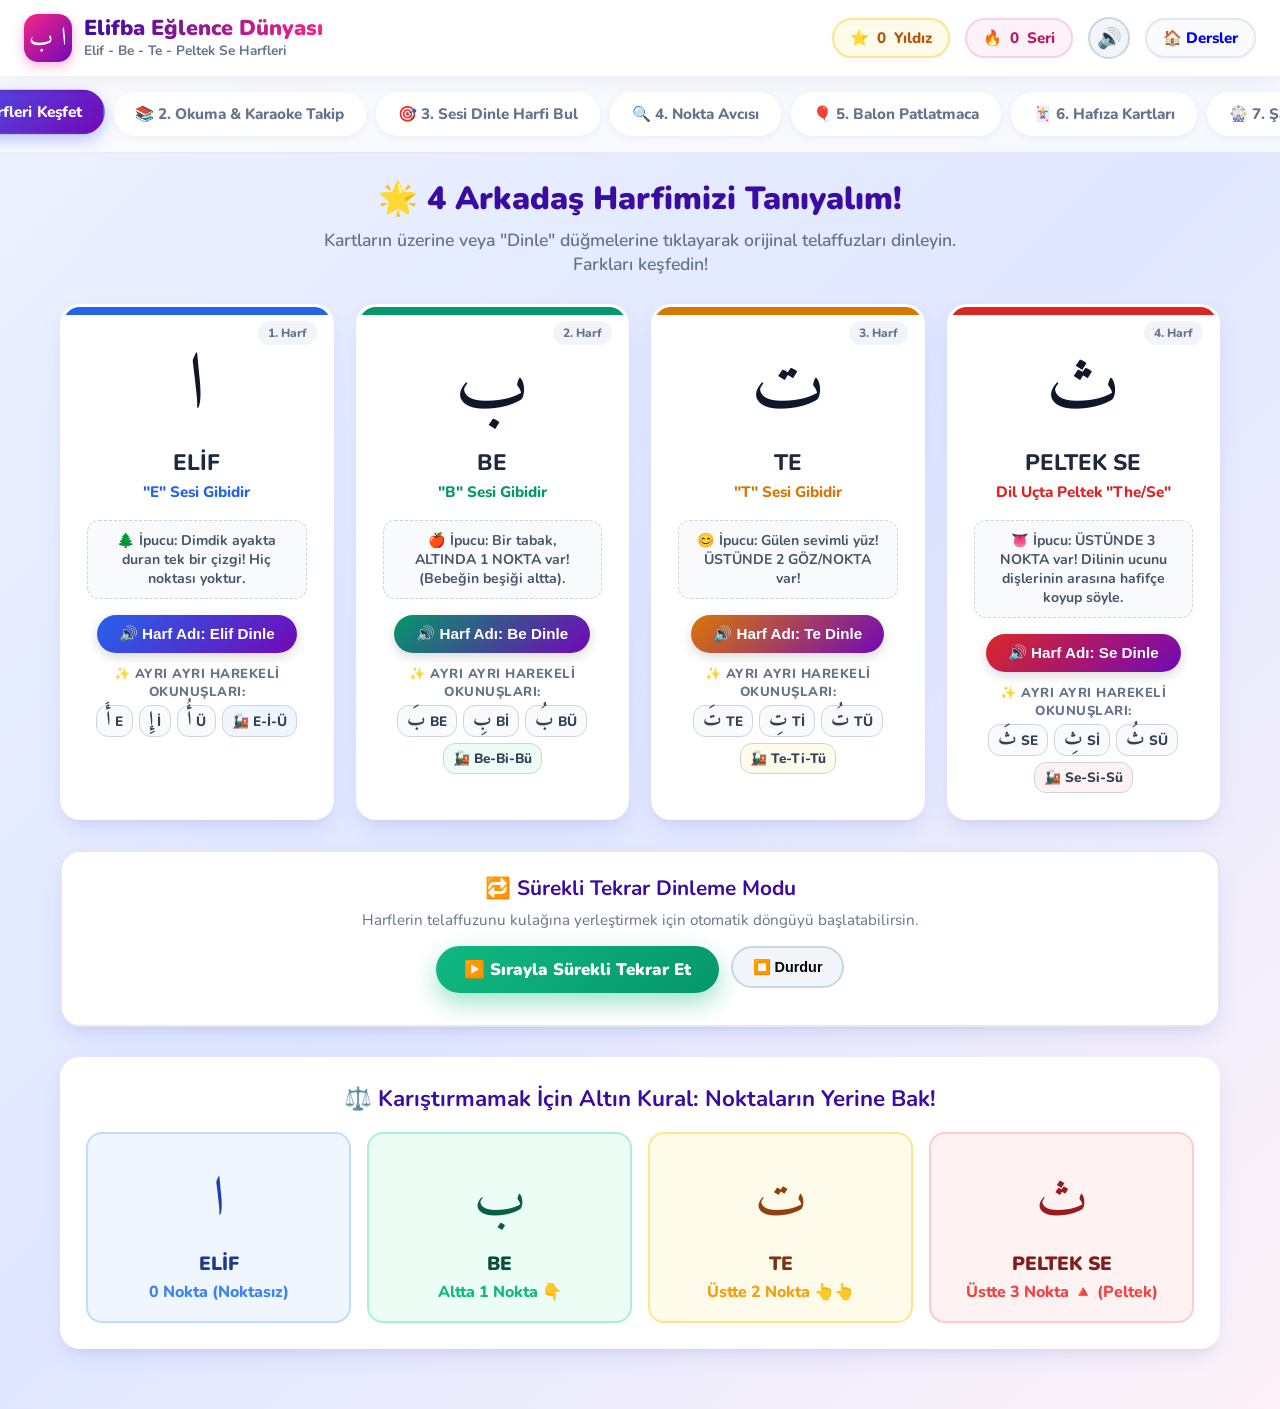
==== commit 33e266f9: "Harflerin üstün, esre ve ötre sesleri ayrı ayrı MP3 olarak üretildi ve interaktif sayfalara entegre " ====
--- a/oyunlar.html
+++ b/oyunlar.html
@@ -353,6 +353,55 @@
       transform: scale(1.06);
     }
 
+    /* Kart Üzerinde Tekil Harekeler */
+    .card-hareke-title {
+      font-size: 0.82rem;
+      font-weight: 800;
+      color: var(--text-muted);
+      margin-top: 12px;
+      margin-bottom: 4px;
+      text-transform: uppercase;
+      letter-spacing: 0.5px;
+    }
+
+    .card-hareke-row {
+      display: flex;
+      justify-content: center;
+      gap: 6px;
+      width: 100%;
+      flex-wrap: wrap;
+    }
+
+    .hareke-pill {
+      background: #f8fafc;
+      border: 1.5px solid #cbd5e1;
+      padding: 5px 9px;
+      border-radius: 12px;
+      font-size: 0.85rem;
+      font-weight: 800;
+      color: #334155;
+      display: inline-flex;
+      align-items: center;
+      gap: 4px;
+      cursor: pointer;
+      transition: all 0.2s cubic-bezier(0.34, 1.56, 0.64, 1);
+    }
+
+    .hareke-pill .arabic-mini {
+      font-family: 'Amiri', 'Traditional Arabic', serif;
+      font-size: 1.25rem;
+      line-height: 1;
+      font-weight: bold;
+    }
+
+    .hareke-pill:hover, .hareke-pill.active {
+      transform: translateY(-2px) scale(1.06);
+      background: var(--card-color, var(--primary));
+      color: white;
+      border-color: transparent;
+      box-shadow: 0 4px 10px rgba(0,0,0,0.15);
+    }
+
     /* =========================================================
        OKUMA YAZMA BİLMEYEN ÇOCUKLAR İÇİN ÖZEL KARAOKE & İŞARETLİ SİSTEM
        ========================================================= */
@@ -1485,7 +1534,23 @@
           <div class="letter-mnemonic">
             🌲 <strong>İpucu:</strong> Dimdik ayakta duran tek bir çizgi! Hiç noktası yoktur.
           </div>
-          <button class="btn-play-sound">🔊 Harf Sesini Dinle</button>
+          <button class="btn-play-sound">🔊 Harf Adı: Elif Dinle</button>
+          
+          <div class="card-hareke-title">✨ Ayrı Ayrı Harekeli Okunuşları:</div>
+          <div class="card-hareke-row" onclick="event.stopPropagation()">
+            <div class="hareke-pill" onclick="playAudioFile('dosyalar/elif-ustun.mp3', this)" title="Üstün">
+              <span class="arabic-mini">أَ</span> <span>E</span>
+            </div>
+            <div class="hareke-pill" onclick="playAudioFile('dosyalar/elif-esre.mp3', this)" title="Esre">
+              <span class="arabic-mini">إِ</span> <span>İ</span>
+            </div>
+            <div class="hareke-pill" onclick="playAudioFile('dosyalar/elif-otre.mp3', this)" title="Ötre">
+              <span class="arabic-mini">أُ</span> <span>Ü</span>
+            </div>
+            <div class="hareke-pill" onclick="playAudioFile('dosyalar/1-1.mp3', this)" title="3'ü Bir Arada" style="background:#eff6ff;">
+              <span>🚂 E-İ-Ü</span>
+            </div>
+          </div>
         </div>
 
         <!-- BE -->
@@ -1499,7 +1564,23 @@
           <div class="letter-mnemonic">
             🍎 <strong>İpucu:</strong> Bir tabak, <strong>ALTINDA 1 NOKTA</strong> var! (Bebeğin beşiği altta).
           </div>
-          <button class="btn-play-sound">🔊 Harf Sesini Dinle</button>
+          <button class="btn-play-sound">🔊 Harf Adı: Be Dinle</button>
+          
+          <div class="card-hareke-title">✨ Ayrı Ayrı Harekeli Okunuşları:</div>
+          <div class="card-hareke-row" onclick="event.stopPropagation()">
+            <div class="hareke-pill" onclick="playAudioFile('dosyalar/be-ustun.mp3', this)" title="Üstün">
+              <span class="arabic-mini">بَ</span> <span>BE</span>
+            </div>
+            <div class="hareke-pill" onclick="playAudioFile('dosyalar/be-esre.mp3', this)" title="Esre">
+              <span class="arabic-mini">بِ</span> <span>Bİ</span>
+            </div>
+            <div class="hareke-pill" onclick="playAudioFile('dosyalar/be-otre.mp3', this)" title="Ötre">
+              <span class="arabic-mini">بُ</span> <span>BÜ</span>
+            </div>
+            <div class="hareke-pill" onclick="playAudioFile('dosyalar/2-1.mp3', this)" title="3'ü Bir Arada" style="background:#ecfdf5;">
+              <span>🚂 Be-Bi-Bü</span>
+            </div>
+          </div>
         </div>
 
         <!-- TE -->
@@ -1513,7 +1594,23 @@
           <div class="letter-mnemonic">
             😊 <strong>İpucu:</strong> Gülen sevimli yüz! <strong>ÜSTÜNDE 2 GÖZ/NOKTA</strong> var!
           </div>
-          <button class="btn-play-sound">🔊 Harf Sesini Dinle</button>
+          <button class="btn-play-sound">🔊 Harf Adı: Te Dinle</button>
+          
+          <div class="card-hareke-title">✨ Ayrı Ayrı Harekeli Okunuşları:</div>
+          <div class="card-hareke-row" onclick="event.stopPropagation()">
+            <div class="hareke-pill" onclick="playAudioFile('dosyalar/te-ustun.mp3', this)" title="Üstün">
+              <span class="arabic-mini">تَ</span> <span>TE</span>
+            </div>
+            <div class="hareke-pill" onclick="playAudioFile('dosyalar/te-esre.mp3', this)" title="Esre">
+              <span class="arabic-mini">تِ</span> <span>Tİ</span>
+            </div>
+            <div class="hareke-pill" onclick="playAudioFile('dosyalar/te-otre.mp3', this)" title="Ötre">
+              <span class="arabic-mini">تُ</span> <span>TÜ</span>
+            </div>
+            <div class="hareke-pill" onclick="playAudioFile('dosyalar/3-1.mp3', this)" title="3'ü Bir Arada" style="background:#fffbeb;">
+              <span>🚂 Te-Ti-Tü</span>
+            </div>
+          </div>
         </div>
 
         <!-- PELTEK SE -->
@@ -1527,7 +1624,23 @@
           <div class="letter-mnemonic">
             👅 <strong>İpucu:</strong> <strong>ÜSTÜNDE 3 NOKTA</strong> var! Dilinin ucunu dişlerinin arasına hafifçe koyup söyle.
           </div>
-          <button class="btn-play-sound">🔊 Harf Sesini Dinle</button>
+          <button class="btn-play-sound">🔊 Harf Adı: Se Dinle</button>
+          
+          <div class="card-hareke-title">✨ Ayrı Ayrı Harekeli Okunuşları:</div>
+          <div class="card-hareke-row" onclick="event.stopPropagation()">
+            <div class="hareke-pill" onclick="playAudioFile('dosyalar/se-ustun.mp3', this)" title="Üstün">
+              <span class="arabic-mini">ثَ</span> <span>SE</span>
+            </div>
+            <div class="hareke-pill" onclick="playAudioFile('dosyalar/se-esre.mp3', this)" title="Esre">
+              <span class="arabic-mini">ثِ</span> <span>Sİ</span>
+            </div>
+            <div class="hareke-pill" onclick="playAudioFile('dosyalar/se-otre.mp3', this)" title="Ötre">
+              <span class="arabic-mini">ثُ</span> <span>SÜ</span>
+            </div>
+            <div class="hareke-pill" onclick="playAudioFile('dosyalar/4-1.mp3', this)" title="3'ü Bir Arada" style="background:#fef2f2;">
+              <span>🚂 Se-Si-Sü</span>
+            </div>
+          </div>
         </div>
       </div>
 
@@ -1666,15 +1779,15 @@
               <button class="btn-play-sound" style="padding:4px 14px; font-size:0.85rem; margin:0;" onclick="playTrainSeries('elif')">🚂 Treni Sür & Oku</button>
             </div>
             <div class="train-track-row" id="trainRow-elif">
-              <div class="train-wagon" onclick="playSingleTrainWagon('dosyalar/1-1.mp3', this)">
+              <div class="train-wagon" onclick="playSingleTrainWagon('dosyalar/elif-ustun.mp3', this)">
                 <div class="wagon-arabic">أَ</div>
                 <div class="wagon-badge" style="color:#2563eb;">🎩 Üstün: E</div>
               </div>
-              <div class="train-wagon" onclick="playSingleTrainWagon('dosyalar/1-1.mp3', this)">
+              <div class="train-wagon" onclick="playSingleTrainWagon('dosyalar/elif-esre.mp3', this)">
                 <div class="wagon-arabic">إِ</div>
                 <div class="wagon-badge" style="color:#059669;">🛝 Esre: İ</div>
               </div>
-              <div class="train-wagon" onclick="playSingleTrainWagon('dosyalar/1-1.mp3', this)">
+              <div class="train-wagon" onclick="playSingleTrainWagon('dosyalar/elif-otre.mp3', this)">
                 <div class="wagon-arabic">أُ</div>
                 <div class="wagon-badge" style="color:#d97706;">🎀 Ötre: Ü</div>
               </div>
@@ -1688,15 +1801,15 @@
               <button class="btn-play-sound" style="padding:4px 14px; font-size:0.85rem; margin:0; background:linear-gradient(135deg,#059669,#10b981);" onclick="playTrainSeries('be')">🚂 Treni Sür & Oku</button>
             </div>
             <div class="train-track-row" id="trainRow-be">
-              <div class="train-wagon" onclick="playSingleTrainWagon('dosyalar/2-1.mp3', this)">
+              <div class="train-wagon" onclick="playSingleTrainWagon('dosyalar/be-ustun.mp3', this)">
                 <div class="wagon-arabic">بَ</div>
                 <div class="wagon-badge" style="color:#059669;">🎩 Üstün: BE</div>
               </div>
-              <div class="train-wagon" onclick="playSingleTrainWagon('dosyalar/2-1.mp3', this)">
+              <div class="train-wagon" onclick="playSingleTrainWagon('dosyalar/be-esre.mp3', this)">
                 <div class="wagon-arabic">بِ</div>
                 <div class="wagon-badge" style="color:#2563eb;">🛝 Esre: Bİ</div>
               </div>
-              <div class="train-wagon" onclick="playSingleTrainWagon('dosyalar/2-1.mp3', this)">
+              <div class="train-wagon" onclick="playSingleTrainWagon('dosyalar/be-otre.mp3', this)">
                 <div class="wagon-arabic">بُ</div>
                 <div class="wagon-badge" style="color:#d97706;">🎀 Ötre: BÜ</div>
               </div>
@@ -1710,15 +1823,15 @@
               <button class="btn-play-sound" style="padding:4px 14px; font-size:0.85rem; margin:0; background:linear-gradient(135deg,#d97706,#f59e0b);" onclick="playTrainSeries('te')">🚂 Treni Sür & Oku</button>
             </div>
             <div class="train-track-row" id="trainRow-te">
-              <div class="train-wagon" onclick="playSingleTrainWagon('dosyalar/3-1.mp3', this)">
+              <div class="train-wagon" onclick="playSingleTrainWagon('dosyalar/te-ustun.mp3', this)">
                 <div class="wagon-arabic"> تَ</div>
                 <div class="wagon-badge" style="color:#d97706;">🎩 Üstün: TE</div>
               </div>
-              <div class="train-wagon" onclick="playSingleTrainWagon('dosyalar/3-1.mp3', this)">
+              <div class="train-wagon" onclick="playSingleTrainWagon('dosyalar/te-esre.mp3', this)">
                 <div class="wagon-arabic"> تِ</div>
                 <div class="wagon-badge" style="color:#2563eb;">🛝 Esre: Tİ</div>
               </div>
-              <div class="train-wagon" onclick="playSingleTrainWagon('dosyalar/3-1.mp3', this)">
+              <div class="train-wagon" onclick="playSingleTrainWagon('dosyalar/te-otre.mp3', this)">
                 <div class="wagon-arabic"> تُ</div>
                 <div class="wagon-badge" style="color:#059669;">🎀 Ötre: TÜ</div>
               </div>
@@ -1732,15 +1845,15 @@
               <button class="btn-play-sound" style="padding:4px 14px; font-size:0.85rem; margin:0; background:linear-gradient(135deg,#dc2626,#ef4444);" onclick="playTrainSeries('se')">🚂 Treni Sür & Oku</button>
             </div>
             <div class="train-track-row" id="trainRow-se">
-              <div class="train-wagon" onclick="playSingleTrainWagon('dosyalar/4-1.mp3', this)">
+              <div class="train-wagon" onclick="playSingleTrainWagon('dosyalar/se-ustun.mp3', this)">
                 <div class="wagon-arabic"> ثَ</div>
                 <div class="wagon-badge" style="color:#dc2626;">🎩 Üstün: SE</div>
               </div>
-              <div class="train-wagon" onclick="playSingleTrainWagon('dosyalar/4-1.mp3', this)">
+              <div class="train-wagon" onclick="playSingleTrainWagon('dosyalar/se-esre.mp3', this)">
                 <div class="wagon-arabic"> ثِ</div>
                 <div class="wagon-badge" style="color:#2563eb;">🛝 Esre: Sİ</div>
               </div>
-              <div class="train-wagon" onclick="playSingleTrainWagon('dosyalar/4-1.mp3', this)">
+              <div class="train-wagon" onclick="playSingleTrainWagon('dosyalar/se-otre.mp3', this)">
                 <div class="wagon-arabic"> ثُ</div>
                 <div class="wagon-badge" style="color:#d97706;">🎀 Ötre: SÜ</div>
               </div>
@@ -1763,19 +1876,19 @@
           <div style="background:#f8fafc; border-radius:20px; padding:20px; margin-bottom:20px; border:2px solid #e2e8f0;">
             <div style="font-weight:900; color:#334155; margin-bottom:10px;">1. Alıştırma: Be (بَ) ile Te (تَ) Birleşiyor</div>
             <div class="syllable-assembly">
-              <div class="assembly-part" onclick="playPartAudio('dosyalar/2.mp3', this)">
+              <div class="assembly-part" onclick="playPartAudio('dosyalar/be-ustun.mp3', this)">
                 بَ
                 <div style="font-size:0.8rem; font-family:'Nunito'; font-weight:800; color:#059669;">1. Be (Altta 1)</div>
               </div>
               <div class="assembly-sign">+</div>
-              <div class="assembly-part" onclick="playPartAudio('dosyalar/3.mp3', this)">
+              <div class="assembly-part" onclick="playPartAudio('dosyalar/te-ustun.mp3', this)">
                 تَ
                 <div style="font-size:0.8rem; font-family:'Nunito'; font-weight:800; color:#d97706;">2. Te (Üstte 2)</div>
               </div>
               <div class="assembly-sign">=</div>
-              <div class="assembly-result" onclick="playAudioFile('dosyalar/2.mp3', this)">
+              <div class="assembly-result" onclick="playAudioFile('dosyalar/bete.mp3', this)">
                 بَتَ
-                <div style="font-size:0.85rem; font-family:'Nunito'; font-weight:900; color:#4361ee;">🤝 Be - Te</div>
+                <div style="font-size:0.85rem; font-family:'Nunito'; font-weight:900; color:#4361ee;">🤝 Be - Te (Tıkla & Dinle)</div>
               </div>
             </div>
           </div>
@@ -1784,19 +1897,19 @@
           <div style="background:#f8fafc; border-radius:20px; padding:20px; margin-bottom:20px; border:2px solid #e2e8f0;">
             <div style="font-weight:900; color:#334155; margin-bottom:10px;">2. Alıştırma: Te (تَ) ile Be (بَ) Birleşiyor</div>
             <div class="syllable-assembly">
-              <div class="assembly-part" onclick="playPartAudio('dosyalar/3.mp3', this)">
+              <div class="assembly-part" onclick="playPartAudio('dosyalar/te-ustun.mp3', this)">
                 تَ
                 <div style="font-size:0.8rem; font-family:'Nunito'; font-weight:800; color:#d97706;">1. Te (Üstte 2)</div>
               </div>
               <div class="assembly-sign">+</div>
-              <div class="assembly-part" onclick="playPartAudio('dosyalar/2.mp3', this)">
+              <div class="assembly-part" onclick="playPartAudio('dosyalar/be-ustun.mp3', this)">
                 بَ
                 <div style="font-size:0.8rem; font-family:'Nunito'; font-weight:800; color:#059669;">2. Be (Altta 1)</div>
               </div>
               <div class="assembly-sign">=</div>
-              <div class="assembly-result" onclick="playAudioFile('dosyalar/3.mp3', this)">
+              <div class="assembly-result" onclick="playAudioFile('dosyalar/tebe.mp3', this)">
                 تَبَ
-                <div style="font-size:0.85rem; font-family:'Nunito'; font-weight:900; color:#4361ee;">🤝 Te - Be</div>
+                <div style="font-size:0.85rem; font-family:'Nunito'; font-weight:900; color:#4361ee;">🤝 Te - Be (Tıkla & Dinle)</div>
               </div>
             </div>
           </div>
@@ -1896,6 +2009,7 @@
         </div>
 
         <div class="piano-board">
+          <!-- 1. SIRA: HARF ADLARI -->
           <div class="piano-key" style="border-color:#bfdbfe;" onclick="playPianoKey('dosyalar/1.mp3', this)">
             <div class="piano-arabic" style="color:#2563eb;">ا</div>
             <div class="piano-subtext">Elif</div>
@@ -1912,37 +2026,85 @@
             <div class="piano-arabic" style="color:#dc2626;">ث</div>
             <div class="piano-subtext">Se</div>
           </div>
-          <div class="piano-key" style="border-color:#bfdbfe;" onclick="playPianoKey('dosyalar/1-1.mp3', this)">
+
+          <!-- 2. SIRA: ÜSTÜN (E - BE - TE - SE) -->
+          <div class="piano-key" style="border-color:#bfdbfe;" onclick="playPianoKey('dosyalar/elif-ustun.mp3', this)">
             <div class="piano-arabic" style="color:#2563eb;">أَ</div>
-            <div class="piano-subtext">E</div>
-          </div>
-          <div class="piano-key" style="border-color:#a7f3d0;" onclick="playPianoKey('dosyalar/2-1.mp3', this)">
+            <div class="piano-subtext">🎩 E</div>
+          </div>
+          <div class="piano-key" style="border-color:#a7f3d0;" onclick="playPianoKey('dosyalar/be-ustun.mp3', this)">
             <div class="piano-arabic" style="color:#059669;">بَ</div>
-            <div class="piano-subtext">Be</div>
-          </div>
-          <div class="piano-key" style="border-color:#fde68a;" onclick="playPianoKey('dosyalar/3-1.mp3', this)">
+            <div class="piano-subtext">🎩 Be</div>
+          </div>
+          <div class="piano-key" style="border-color:#fde68a;" onclick="playPianoKey('dosyalar/te-ustun.mp3', this)">
             <div class="piano-arabic" style="color:#d97706;">تَ</div>
-            <div class="piano-subtext">Te</div>
-          </div>
-          <div class="piano-key" style="border-color:#fecaca;" onclick="playPianoKey('dosyalar/4-1.mp3', this)">
+            <div class="piano-subtext">🎩 Te</div>
+          </div>
+          <div class="piano-key" style="border-color:#fecaca;" onclick="playPianoKey('dosyalar/se-ustun.mp3', this)">
             <div class="piano-arabic" style="color:#dc2626;">ثَ</div>
-            <div class="piano-subtext">Se</div>
-          </div>
+            <div class="piano-subtext">🎩 Se</div>
+          </div>
+
+          <!-- 3. SIRA: ESRE (İ - Bİ - Tİ - Sİ) -->
+          <div class="piano-key" style="border-color:#bfdbfe;" onclick="playPianoKey('dosyalar/elif-esre.mp3', this)">
+            <div class="piano-arabic" style="color:#2563eb;">إِ</div>
+            <div class="piano-subtext">🛝 İ</div>
+          </div>
+          <div class="piano-key" style="border-color:#a7f3d0;" onclick="playPianoKey('dosyalar/be-esre.mp3', this)">
+            <div class="piano-arabic" style="color:#059669;">بِ</div>
+            <div class="piano-subtext">🛝 Bi</div>
+          </div>
+          <div class="piano-key" style="border-color:#fde68a;" onclick="playPianoKey('dosyalar/te-esre.mp3', this)">
+            <div class="piano-arabic" style="color:#d97706;">تِ</div>
+            <div class="piano-subtext">🛝 Ti</div>
+          </div>
+          <div class="piano-key" style="border-color:#fecaca;" onclick="playPianoKey('dosyalar/se-esre.mp3', this)">
+            <div class="piano-arabic" style="color:#dc2626;">ثِ</div>
+            <div class="piano-subtext">🛝 Si</div>
+          </div>
+
+          <!-- 4. SIRA: ÖTRE (Ü - BÜ - TÜ - SÜ) -->
+          <div class="piano-key" style="border-color:#bfdbfe;" onclick="playPianoKey('dosyalar/elif-otre.mp3', this)">
+            <div class="piano-arabic" style="color:#2563eb;">أُ</div>
+            <div class="piano-subtext">🎀 Ü</div>
+          </div>
+          <div class="piano-key" style="border-color:#a7f3d0;" onclick="playPianoKey('dosyalar/be-otre.mp3', this)">
+            <div class="piano-arabic" style="color:#059669;">بُ</div>
+            <div class="piano-subtext">🎀 Bü</div>
+          </div>
+          <div class="piano-key" style="border-color:#fde68a;" onclick="playPianoKey('dosyalar/te-otre.mp3', this)">
+            <div class="piano-arabic" style="color:#d97706;">تُ</div>
+            <div class="piano-subtext">🎀 Tü</div>
+          </div>
+          <div class="piano-key" style="border-color:#fecaca;" onclick="playPianoKey('dosyalar/se-otre.mp3', this)">
+            <div class="piano-arabic" style="color:#dc2626;">ثُ</div>
+            <div class="piano-subtext">🎀 Sü</div>
+          </div>
+
+          <!-- 5. SIRA: CEZİM, ŞEDDE & HECELER -->
           <div class="piano-key" style="border-color:#e0e7ff;" onclick="playPianoKey('dosyalar/1-7.mp3', this)">
             <div class="piano-arabic" style="color:#4361ee;">أَبْ</div>
-            <div class="piano-subtext">Eb</div>
+            <div class="piano-subtext">🛑 Eb</div>
           </div>
           <div class="piano-key" style="border-color:#e0e7ff;" onclick="playPianoKey('dosyalar/2-7.mp3', this)">
             <div class="piano-arabic" style="color:#4361ee;">أَتْ</div>
-            <div class="piano-subtext">Et</div>
+            <div class="piano-subtext">🛑 Et</div>
           </div>
           <div class="piano-key" style="border-color:#e0e7ff;" onclick="playPianoKey('dosyalar/3-7.mp3', this)">
             <div class="piano-arabic" style="color:#4361ee;">أَثْ</div>
-            <div class="piano-subtext">Es</div>
+            <div class="piano-subtext">🛑 Es</div>
           </div>
           <div class="piano-key" style="border-color:#fdf2f8;" onclick="playPianoKey('dosyalar/1-15.mp3', this)">
             <div class="piano-arabic" style="color:#f72585;">أَبَّ</div>
-            <div class="piano-subtext">Ebbe</div>
+            <div class="piano-subtext">⚡ Ebbe</div>
+          </div>
+          <div class="piano-key" style="border-color:#ecfdf5;" onclick="playPianoKey('dosyalar/bete.mp3', this)">
+            <div class="piano-arabic" style="color:#059669;">بَتَ</div>
+            <div class="piano-subtext">🤝 Bete</div>
+          </div>
+          <div class="piano-key" style="border-color:#fffbeb;" onclick="playPianoKey('dosyalar/tebe.mp3', this)">
+            <div class="piano-arabic" style="color:#d97706;">تَبَ</div>
+            <div class="piano-subtext">🤝 Tebe</div>
           </div>
         </div>
       </div>
@@ -2114,6 +2276,9 @@
         dots: '0',
         dotDesc: 'Noktasız, dimdik çizgi',
         sound: 'dosyalar/1.mp3',
+        ustunSound: 'dosyalar/elif-ustun.mp3',
+        esreSound: 'dosyalar/elif-esre.mp3',
+        otreSound: 'dosyalar/elif-otre.mp3',
         harekeSound: 'dosyalar/1-1.mp3',
         cezimSound: 'dosyalar/1-7.mp3',
         cezimText: 'أَبْ (Eb)',
@@ -2127,6 +2292,9 @@
         dots: '1-bottom',
         dotDesc: 'Altta 1 Nokta',
         sound: 'dosyalar/2.mp3',
+        ustunSound: 'dosyalar/be-ustun.mp3',
+        esreSound: 'dosyalar/be-esre.mp3',
+        otreSound: 'dosyalar/be-otre.mp3',
         harekeSound: 'dosyalar/2-1.mp3',
         cezimSound: 'dosyalar/1-7.mp3',
         cezimText: 'أَبْ (Eb)',
@@ -2140,6 +2308,9 @@
         dots: '2-top',
         dotDesc: 'Üstte 2 Nokta',
         sound: 'dosyalar/3.mp3',
+        ustunSound: 'dosyalar/te-ustun.mp3',
+        esreSound: 'dosyalar/te-esre.mp3',
+        otreSound: 'dosyalar/te-otre.mp3',
         harekeSound: 'dosyalar/3-1.mp3',
         cezimSound: 'dosyalar/2-7.mp3',
         cezimText: 'أَتْ (Et)',
@@ -2153,6 +2324,9 @@
         dots: '3-top',
         dotDesc: 'Üstte 3 Nokta',
         sound: 'dosyalar/4.mp3',
+        ustunSound: 'dosyalar/se-ustun.mp3',
+        esreSound: 'dosyalar/se-esre.mp3',
+        otreSound: 'dosyalar/se-otre.mp3',
         harekeSound: 'dosyalar/4-1.mp3',
         cezimSound: 'dosyalar/3-7.mp3',
         cezimText: 'أَثْ (Es)',
@@ -2171,9 +2345,9 @@
         audio: 'dosyalar/1-2.mp3',
         // Arapça sağdan sola okunur: 1. Harf Elif, 2. Harf Dal, 3. Harf Be
         letters: [
-          { char: 'أَ', name: 'Elif', tip: '🌲 Elif', color: '#2563eb', sound: 'dosyalar/1.mp3' },
+          { char: 'أَ', name: 'Elif', tip: '🌲 Elif (Üstünlü: E)', color: '#2563eb', sound: 'dosyalar/elif-ustun.mp3' },
           { char: 'دَ', name: 'Dal', tip: 'Dal', color: '#475569', sound: 'dosyalar/1-2.mp3' },
-          { char: 'بَ', name: 'Be', tip: '🍏 Altta 1 Nokta', color: '#059669', sound: 'dosyalar/2.mp3' }
+          { char: 'بَ', name: 'Be', tip: '🍏 Altta 1 Nokta (Be)', color: '#059669', sound: 'dosyalar/be-ustun.mp3' }
         ]
       },
       {
@@ -2182,7 +2356,7 @@
         fullArabic: 'تَرَكَ',
         audio: 'dosyalar/2-3.mp3',
         letters: [
-          { char: 'تَـ', name: 'Te', tip: '👀 Üstte 2 Nokta', color: '#d97706', sound: 'dosyalar/3.mp3' },
+          { char: 'تَـ', name: 'Te', tip: '👀 Üstte 2 Nokta (Te)', color: '#d97706', sound: 'dosyalar/te-ustun.mp3' },
           { char: 'رَ', name: 'Ra', tip: 'Ra', color: '#475569', sound: 'dosyalar/2-3.mp3' },
           { char: 'كَ', name: 'Kef', tip: 'Kef', color: '#475569', sound: 'dosyalar/2-3.mp3' }
         ]
@@ -2195,7 +2369,7 @@
         letters: [
           { char: 'وَ', name: 'Vav', tip: 'Vav', color: '#475569', sound: 'dosyalar/3-5.mp3' },
           { char: 'رِ', name: 'Ra', tip: '🛝 Esreli Ra', color: '#475569', sound: 'dosyalar/3-5.mp3' },
-          { char: 'ـثَ', name: 'Peltek Se', tip: '👅 Üstte 3 Nokta', color: '#dc2626', sound: 'dosyalar/4.mp3' }
+          { char: 'ـثَ', name: 'Peltek Se', tip: '👅 Üstte 3 Nokta (Se)', color: '#dc2626', sound: 'dosyalar/se-ustun.mp3' }
         ]
       },
       {
@@ -2204,8 +2378,8 @@
         fullArabic: 'أَبَدًا',
         audio: 'dosyalar/2-19.mp3',
         letters: [
-          { char: 'أَ', name: 'Elif', tip: '🌲 Elif', color: '#2563eb', sound: 'dosyalar/1.mp3' },
-          { char: 'ـبَـ', name: 'Be', tip: '🍏 Ortada Be (Altta 1)', color: '#059669', sound: 'dosyalar/2.mp3' },
+          { char: 'أَ', name: 'Elif', tip: '🌲 Elif (E)', color: '#2563eb', sound: 'dosyalar/elif-ustun.mp3' },
+          { char: 'ـبَـ', name: 'Be', tip: '🍏 Ortada Be (Altta 1)', color: '#059669', sound: 'dosyalar/be-ustun.mp3' },
           { char: 'دًا', name: 'Den', tip: 'Dal + Tenvin', color: '#475569', sound: 'dosyalar/2-19.mp3' }
         ]
       },
@@ -2216,7 +2390,7 @@
         audio: 'dosyalar/3-19.mp3',
         letters: [
           { char: 'مَـ', name: 'Mim', tip: 'Mim', color: '#475569', sound: 'dosyalar/3-19.mp3' },
-          { char: 'ـثَـ', name: 'Peltek Se', tip: '👅 Ortada Se (Üstte 3)', color: '#dc2626', sound: 'dosyalar/4.mp3' },
+          { char: 'ـثَـ', name: 'Peltek Se', tip: '👅 Ortada Se (Üstte 3)', color: '#dc2626', sound: 'dosyalar/se-ustun.mp3' },
           { char: 'لًا', name: 'Len', tip: 'Lam-Elif', color: '#475569', sound: 'dosyalar/3-19.mp3' }
         ]
       },
@@ -2226,7 +2400,7 @@
         fullArabic: 'بَيْنَ',
         audio: 'dosyalar/1-9.mp3',
         letters: [
-          { char: 'بَـ', name: 'Be', tip: '🍏 Başta Be (Altta 1)', color: '#059669', sound: 'dosyalar/2.mp3' },
+          { char: 'بَـ', name: 'Be', tip: '🍏 Başta Be (Altta 1)', color: '#059669', sound: 'dosyalar/be-ustun.mp3' },
           { char: 'ـيْـ', name: 'Ya', tip: 'Cezimli Ya', color: '#475569', sound: 'dosyalar/1-9.mp3' },
           { char: 'نَ', name: 'Nun', tip: 'Nun', color: '#475569', sound: 'dosyalar/1-9.mp3' }
         ]
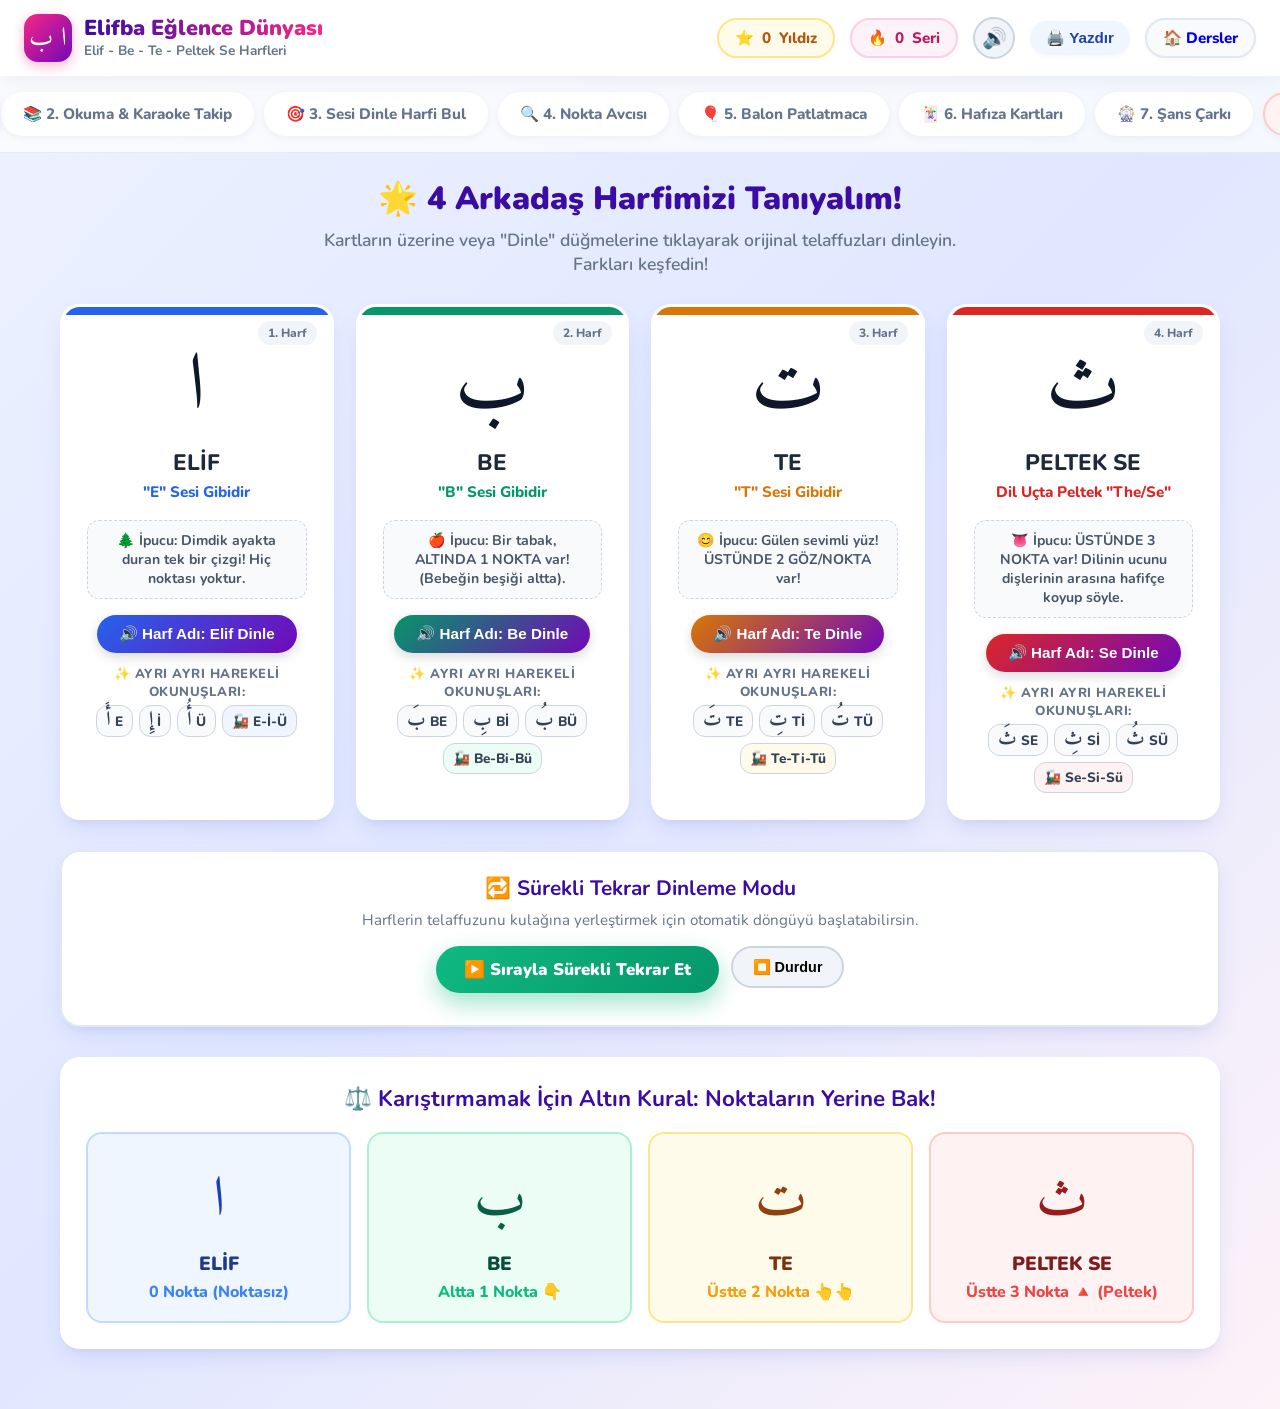
==== commit b30fa20d: "Sayfa sayfa yazdirilabilir A4 calisma defteri ve etkinlikler eklendi (yazdir.html ve oyunlar.html Se" ====
--- a/oyunlar.html
+++ b/oyunlar.html
@@ -1470,6 +1470,358 @@
       .kara-word-box { gap: 10px; padding: 16px 20px; }
       .kara-arabic { font-size: 4rem; }
     }
+
+    /* =========================================================
+       8. ADIM ADIM YAZDIRILABİLİR ÇALIŞMA SAYFALARI (A4 BASKI)
+       ========================================================= */
+    .print-controls-bar {
+      background: white;
+      border-radius: 20px;
+      padding: 24px;
+      box-shadow: var(--shadow);
+      margin-bottom: 30px;
+      border: 2px solid #e2e8f0;
+      display: flex;
+      flex-direction: column;
+      gap: 16px;
+      align-items: center;
+      text-align: center;
+    }
+
+    .print-quick-nav {
+      display: flex;
+      flex-wrap: wrap;
+      justify-content: center;
+      gap: 10px;
+    }
+
+    .btn-quick-print {
+      padding: 8px 16px;
+      border: 2px solid #cbd5e1;
+      border-radius: 50px;
+      background: #f8fafc;
+      font-size: 0.9rem;
+      font-weight: 800;
+      color: #334155;
+      cursor: pointer;
+      transition: all 0.2s;
+      display: inline-flex;
+      align-items: center;
+      gap: 6px;
+    }
+
+    .btn-quick-print:hover {
+      background: var(--primary);
+      color: white;
+      border-color: var(--primary);
+      transform: translateY(-2px);
+    }
+
+    .print-sheets-container {
+      display: flex;
+      flex-direction: column;
+      gap: 40px;
+      align-items: center;
+      width: 100%;
+    }
+
+    /* A4 Çalışma Kağıdı Şablonu (Ekranda ve Baskıda) */
+    .print-sheet {
+      background: white;
+      width: 100%;
+      max-width: 820px;
+      min-height: 1140px;
+      padding: 32px 36px;
+      border-radius: 12px;
+      box-shadow: 0 10px 30px rgba(0, 0, 0, 0.08);
+      border: 2px solid #94a3b8;
+      position: relative;
+      box-sizing: border-box;
+      display: flex;
+      flex-direction: column;
+      justify-content: space-between;
+      color: #0f172a;
+      background-color: #ffffff;
+    }
+
+    .sheet-top-header {
+      display: flex;
+      justify-content: space-between;
+      align-items: flex-start;
+      border-bottom: 2.5px solid #0f172a;
+      padding-bottom: 12px;
+      margin-bottom: 16px;
+    }
+
+    .sheet-title-box h3 {
+      font-size: 1.45rem;
+      font-weight: 900;
+      color: #0f172a;
+      margin-bottom: 4px;
+      display: flex;
+      align-items: center;
+      gap: 8px;
+    }
+
+    .sheet-title-box p {
+      font-size: 0.9rem;
+      font-weight: 700;
+      color: #64748b;
+      margin: 0;
+    }
+
+    .sheet-student-info {
+      text-align: right;
+      font-size: 0.88rem;
+      font-weight: 800;
+      color: #334155;
+      line-height: 1.6;
+    }
+
+    .sheet-student-info .line-fill {
+      display: inline-block;
+      width: 130px;
+      border-bottom: 1.5px dashed #475569;
+      margin-left: 6px;
+    }
+
+    .btn-page-print-corner {
+      position: absolute;
+      top: 14px;
+      right: 14px;
+      background: #f1f5f9;
+      border: 1.5px solid #cbd5e1;
+      padding: 6px 14px;
+      border-radius: 20px;
+      font-weight: 800;
+      font-size: 0.8rem;
+      color: #334155;
+      cursor: pointer;
+      display: flex;
+      align-items: center;
+      gap: 6px;
+      transition: all 0.2s;
+    }
+
+    .btn-page-print-corner:hover {
+      background: var(--primary);
+      color: white;
+      border-color: var(--primary);
+    }
+
+    /* Boyanabilir İçi Boş Büyük Harf */
+    .outline-arabic-letter {
+      font-family: 'Amiri', 'Traditional Arabic', serif;
+      font-size: 6.8rem;
+      line-height: 1.1;
+      color: white;
+      -webkit-text-stroke: 3.5px #0f172a;
+      font-weight: bold;
+      display: inline-block;
+      letter-spacing: 2px;
+    }
+
+    /* Çizgi Takibi & Harf Yazma Kutusu */
+    .tracing-box {
+      background: #f8fafc;
+      border: 1.5px solid #cbd5e1;
+      border-radius: 12px;
+      padding: 14px 18px;
+      margin: 12px 0;
+    }
+
+    .tracing-section-title {
+      font-size: 0.95rem;
+      font-weight: 900;
+      color: #1e293b;
+      margin-bottom: 10px;
+      display: flex;
+      align-items: center;
+      gap: 6px;
+    }
+
+    .tracing-row {
+      display: flex;
+      justify-content: space-around;
+      align-items: center;
+      direction: rtl;
+      border-bottom: 1px dashed #cbd5e1;
+      padding: 6px 0;
+    }
+
+    .tracing-row:last-child {
+      border-bottom: none;
+    }
+
+    .trace-cell {
+      width: 60px;
+      height: 70px;
+      display: flex;
+      align-items: center;
+      justify-content: center;
+      border: 1.5px dashed #94a3b8;
+      border-radius: 8px;
+      background: white;
+      font-family: 'Amiri', 'Traditional Arabic', serif;
+      font-size: 3rem;
+      color: #94a3b8;
+      position: relative;
+    }
+
+    .trace-cell.solid {
+      color: #0f172a;
+      font-weight: bold;
+      border-color: #0f172a;
+      background: #eff6ff;
+    }
+
+    .trace-cell.empty {
+      border-style: dotted;
+      border-color: #cbd5e1;
+    }
+
+    /* Alt Değerlendirme & Puan Alanı */
+    .sheet-footer {
+      border-top: 2px solid #0f172a;
+      padding-top: 10px;
+      display: flex;
+      justify-content: space-between;
+      align-items: center;
+      font-size: 0.88rem;
+      font-weight: 800;
+      color: #334155;
+    }
+
+    .sheet-stars-rating {
+      font-size: 1.25rem;
+      letter-spacing: 3px;
+      color: #cbd5e1;
+    }
+
+    /* Sertifika Çerçevesi */
+    .certificate-box {
+      border: 3px double #0f172a;
+      border-radius: 16px;
+      padding: 16px 20px;
+      background: #fffbeb;
+      text-align: center;
+      margin-top: 10px;
+    }
+
+    /* =========================================================
+       PRINT CSS KURALLARI (@media print)
+       ========================================================= */
+    @media print {
+      @page {
+        size: A4 portrait;
+        margin: 8mm 10mm;
+      }
+
+      html, body {
+        background: white !important;
+        color: #000 !important;
+        margin: 0 !important;
+        padding: 0 !important;
+        -webkit-print-color-adjust: exact !important;
+        print-color-adjust: exact !important;
+      }
+
+      header, 
+      nav.tabs-nav, 
+      .stats-bar, 
+      #confettiCanvas, 
+      .print-controls-bar, 
+      .btn-page-print-corner, 
+      .no-print, 
+      #celebrationModal {
+        display: none !important;
+      }
+
+      main {
+        max-width: 100% !important;
+        margin: 0 !important;
+        padding: 0 !important;
+      }
+
+      .view-section {
+        display: none !important;
+      }
+
+      #tab-print {
+        display: block !important;
+      }
+
+      .print-sheets-container {
+        gap: 0 !important;
+        width: 100% !important;
+      }
+
+      .print-sheet {
+        display: flex !important;
+        flex-direction: column !important;
+        justify-content: space-between !important;
+        page-break-after: always !important;
+        break-after: page !important;
+        page-break-inside: avoid !important;
+        break-inside: avoid !important;
+        width: 100% !important;
+        height: 275mm !important;
+        min-height: 270mm !important;
+        max-height: 280mm !important;
+        box-sizing: border-box !important;
+        padding: 8mm 12mm !important;
+        border: 2px solid #000 !important;
+        border-radius: 10px !important;
+        margin: 0 !important;
+        box-shadow: none !important;
+        background: white !important;
+      }
+
+      .print-sheet:last-child {
+        page-break-after: auto !important;
+        break-after: auto !important;
+      }
+
+      body.print-single-mode .print-sheet {
+        display: none !important;
+      }
+
+      body.print-single-mode .print-sheet.sheet-active-print {
+        display: flex !important;
+        page-break-after: auto !important;
+        break-after: auto !important;
+      }
+
+      .outline-arabic-letter {
+        -webkit-text-stroke: 3px #000 !important;
+        color: white !important;
+      }
+
+      .sheet-top-header, .sheet-footer {
+        border-color: #000 !important;
+      }
+
+      .tracing-box {
+        background: white !important;
+        border-color: #64748b !important;
+      }
+
+      .trace-cell {
+        border-color: #64748b !important;
+        color: #94a3b8 !important;
+      }
+
+      .trace-cell.solid {
+        background: #f1f5f9 !important;
+        color: #000 !important;
+        border-color: #000 !important;
+      }
+
+      .certificate-box {
+        background: white !important;
+        border-color: #000 !important;
+      }
+    }
   </style>
 </head>
 <body>
@@ -1497,6 +1849,7 @@
         <span id="streakCount">0</span> Seri
       </div>
       <button class="btn-sound-toggle" id="btnSoundToggle" title="Oyun Efekt Seslerini Aç/Kapat">🔊</button>
+      <button class="stat-badge" style="border:none; cursor:pointer; background:#eff6ff; color:#1e40af; font-weight:800;" onclick="openPrintTab()" title="Yazdırılabilir Çalışma Sayfalarını Aç">🖨️ Yazdır</button>
       <a href="elifba.htm" style="text-decoration:none;" class="stat-badge" title="Tüm Elifba Derslerine Dön">🏠 Dersler</a>
     </div>
   </header>
@@ -1510,6 +1863,7 @@
     <button class="tab-btn" data-tab="tab-balloons">🎈 5. Balon Patlatmaca</button>
     <button class="tab-btn" data-tab="tab-memory">🃏 6. Hafıza Kartları</button>
     <button class="tab-btn" data-tab="tab-wheel">🎡 7. Şans Çarkı</button>
+    <button class="tab-btn" data-tab="tab-print" style="background:#fef2f2; border:2px solid #fecaca; color:#991b1b;">🖨️ 8. Sayfa Sayfa Yazdır</button>
   </nav>
 
   <!-- Ana İçerik -->
@@ -2246,6 +2600,583 @@
         <div class="wheel-result-card" id="wheelResultCard">
           <div style="color:var(--text-muted); font-weight:700;">Çarkı çevirmek için yukarıdaki butona tıkla!</div>
         </div>
+      </div>
+    </section>
+
+  
+    <!-- SEKME 8: ADIM ADIM YAZDIRILABİLİR ÇALIŞMA SAYFALARI (A4 BASKI) -->
+    <section id="tab-print" class="view-section">
+      <div class="section-header no-print">
+        <h2>🖨️ Sayfa Sayfa Yazdırılabilir Çalışma Sayfaları</h2>
+        <p>Okuma-yazma bilmeyen minik talebeler için boyama, çizgi takibi, hareke ve hece alıştırmalarından oluşan A4 çalışma kitapçığı.</p>
+      </div>
+
+      <!-- Yazdırma Kontrol Paneli -->
+      <div class="print-controls-bar no-print">
+        <div style="font-weight:900; font-size:1.2rem; color:var(--primary-dark);">
+          📄 Yazdırma & Baskı Kontrol Merkezi (A4 Formatında)
+        </div>
+        <p style="color:var(--text-muted); font-size:0.95rem; max-width:650px; margin:0 auto; font-weight:700;">
+          İster tüm adımları tek seferde kitapçık olarak yazdırın, ister çocuğunuzun o gün çalıştığı adımı tek sayfa olarak basın.
+        </p>
+        
+        <div style="display:flex; gap:12px; flex-wrap:wrap; justify-content:center;">
+          <button class="btn-big-action" onclick="printAllWorksheets()" style="background:linear-gradient(135deg, #10b981, #059669); font-size:1.1rem; padding:14px 32px;">
+            🖨️ TÜM KİTAPÇIĞI YAZDIR (6 Sayfa A4)
+          </button>
+        </div>
+
+        <div style="font-weight:800; font-size:0.9rem; color:#475569; margin-top:6px;">
+          👇 Veya Sadece İlgili Sayfayı Yazdırın:
+        </div>
+        <div class="print-quick-nav">
+          <button class="btn-quick-print" onclick="printSingleWorksheet(1)">📄 1. Sayfa: Elif (ا)</button>
+          <button class="btn-quick-print" onclick="printSingleWorksheet(2)">📄 2. Sayfa: Be (ب)</button>
+          <button class="btn-quick-print" onclick="printSingleWorksheet(3)">📄 3. Sayfa: Te (ت)</button>
+          <button class="btn-quick-print" onclick="printSingleWorksheet(4)">📄 4. Sayfa: Peltek Se (ث)</button>
+          <button class="btn-quick-print" onclick="printSingleWorksheet(5)">📄 5. Sayfa: Harekeler Treni</button>
+          <button class="btn-quick-print" onclick="printSingleWorksheet(6)">📄 6. Sayfa: Dedektif & Belge</button>
+        </div>
+      </div>
+
+      <!-- 6 ADET A4 ÇALIŞMA SAYFASI -->
+      <div class="print-sheets-container">
+
+        <!-- ==========================================
+             SAYFA 1: ELİF (ا) ÇALIŞMA SAYFASI
+             ========================================== -->
+        <div class="print-sheet" id="print-sheet-1">
+          <button class="btn-page-print-corner no-print" onclick="printSingleWorksheet(1)">🖨️ Bu Sayfayı Yazdır</button>
+          
+          <div class="sheet-top-header">
+            <div class="sheet-title-box">
+              <h3>🌲 1. ADIM: ELİF (ا) HARFİ</h3>
+              <p>Kur'an-ı Kerim Elifbası Başlangıç Çalışma Sayfası</p>
+            </div>
+            <div class="sheet-student-info">
+              <div>Öğrenci Adı: <span class="line-fill"></span></div>
+              <div>Tarih: <span class="line-fill"></span></div>
+            </div>
+          </div>
+
+          <!-- Etkinlik 1: Büyük Harf Boyama -->
+          <div style="display:flex; align-items:center; justify-content:space-around; background:#f8fafc; border:2px dashed #cbd5e1; border-radius:14px; padding:12px; margin-bottom:12px;">
+            <div style="text-align:center;">
+              <div class="outline-arabic-letter">ا</div>
+              <div style="font-weight:900; font-size:1.1rem; color:#1e293b; margin-top:-6px;">ELİF</div>
+            </div>
+            <div style="max-width:340px; font-size:0.92rem; font-weight:700; color:#334155; line-height:1.5;">
+              <div style="font-size:1.05rem; font-weight:900; color:#2563eb; margin-bottom:4px;">🎨 1. ETKİNLİK: Harfi Boya!</div>
+              "Elif, ormandaki dimdik bir çam ağacı gibidir. <strong>Hiç noktası yoktur!</strong> İçini en sevdiğin renklere boya."
+            </div>
+            <div style="font-size:3.5rem;">🌲</div>
+          </div>
+
+          <!-- Etkinlik 2: Kesik Çizgileri Birleştir -->
+          <div class="tracing-box">
+            <div class="tracing-section-title">✏️ 2. ETKİNLİK: Yukarıdan Aşağıya Çiz ve Elif (ا) Yaz:</div>
+            <div class="tracing-row">
+              <div class="trace-cell solid">ا</div>
+              <div class="trace-cell">ا</div>
+              <div class="trace-cell">ا</div>
+              <div class="trace-cell">ا</div>
+              <div class="trace-cell">ا</div>
+              <div class="trace-cell empty"></div>
+              <div class="trace-cell empty"></div>
+            </div>
+            <div class="tracing-row" style="margin-top:6px;">
+              <div class="trace-cell solid">ا</div>
+              <div class="trace-cell">ا</div>
+              <div class="trace-cell">ا</div>
+              <div class="trace-cell empty"></div>
+              <div class="trace-cell empty"></div>
+              <div class="trace-cell empty"></div>
+              <div class="trace-cell empty"></div>
+            </div>
+          </div>
+
+          <!-- Etkinlik 3: Harekelerle Elif -->
+          <div style="background:#eff6ff; border:1.5px solid #bfdbfe; border-radius:12px; padding:12px; margin-bottom:12px;">
+            <div class="tracing-section-title" style="color:#1e40af;">🎩 🛝 🎀 3. ETKİNLİK: Harekeli Elif'leri Oku & Tekrar Et:</div>
+            <div style="display:flex; justify-content:space-around; text-align:center; direction:rtl;">
+              <div style="background:white; border:2px solid #2563eb; border-radius:10px; padding:8px 20px;">
+                <div style="font-family:'Amiri'; font-size:2.8rem; color:#2563eb; line-height:1;">أَ</div>
+                <div style="font-weight:900; font-size:0.95rem; color:#1e40af;">Üstün: E</div>
+              </div>
+              <div style="background:white; border:2px solid #059669; border-radius:10px; padding:8px 20px;">
+                <div style="font-family:'Amiri'; font-size:2.8rem; color:#059669; line-height:1;">إِ</div>
+                <div style="font-weight:900; font-size:0.95rem; color:#065f46;">Esre: İ</div>
+              </div>
+              <div style="background:white; border:2px solid #d97706; border-radius:10px; padding:8px 20px;">
+                <div style="font-family:'Amiri'; font-size:2.8rem; color:#d97706; line-height:1;">أُ</div>
+                <div style="font-weight:900; font-size:0.95rem; color:#92400e;">Ötre: Ü</div>
+              </div>
+            </div>
+          </div>
+
+          <!-- Etkinlik 4: Elif Dedektifi -->
+          <div style="border:2px solid #e2e8f0; border-radius:12px; padding:12px; background:#ffffff;">
+            <div class="tracing-section-title">🔍 4. ETKİNLİK: Noktasız Dimdik Duran ELİF (ا) Harflerini Bul ve Daire İçine Al:</div>
+            <div style="display:flex; justify-content:space-around; align-items:center; direction:rtl; font-family:'Amiri'; font-size:2.5rem; font-weight:bold; color:#1e293b; padding:4px 0;">
+              <span style="border:2px dashed #94a3b8; border-radius:50%; width:48px; height:48px; display:inline-flex; align-items:center; justify-content:center;">ا</span>
+              <span>ب</span>
+              <span style="border:2px dashed #94a3b8; border-radius:50%; width:48px; height:48px; display:inline-flex; align-items:center; justify-content:center;">ا</span>
+              <span>ت</span>
+              <span style="border:2px dashed #94a3b8; border-radius:50%; width:48px; height:48px; display:inline-flex; align-items:center; justify-content:center;">ا</span>
+              <span>ث</span>
+              <span style="border:2px dashed #94a3b8; border-radius:50%; width:48px; height:48px; display:inline-flex; align-items:center; justify-content:center;">ا</span>
+            </div>
+          </div>
+
+          <div class="sheet-footer">
+            <div>🌟 Aferin! Öğretmen / Veli Notu: <span class="sheet-stars-rating">⭐⭐⭐⭐⭐</span></div>
+            <div>Sayfa 1 / 6</div>
+          </div>
+        </div>
+
+        <!-- ==========================================
+             SAYFA 2: BE (ب) ÇALIŞMA SAYFASI
+             ========================================== -->
+        <div class="print-sheet" id="print-sheet-2">
+          <button class="btn-page-print-corner no-print" onclick="printSingleWorksheet(2)">🖨️ Bu Sayfayı Yazdır</button>
+          
+          <div class="sheet-top-header">
+            <div class="sheet-title-box">
+              <h3>🍏 2. ADIM: BE (ب) HARFİ</h3>
+              <p>Kur'an-ı Kerim Elifbası Başlangıç Çalışma Sayfası</p>
+            </div>
+            <div class="sheet-student-info">
+              <div>Öğrenci Adı: <span class="line-fill"></span></div>
+              <div>Tarih: <span class="line-fill"></span></div>
+            </div>
+          </div>
+
+          <!-- Etkinlik 1: Büyük Harf & Elma Boyama -->
+          <div style="display:flex; align-items:center; justify-content:space-around; background:#ecfdf5; border:2px dashed #a7f3d0; border-radius:14px; padding:12px; margin-bottom:12px;">
+            <div style="text-align:center;">
+              <div class="outline-arabic-letter">ب</div>
+              <div style="font-weight:900; font-size:1.1rem; color:#065f46; margin-top:-6px;">BE</div>
+            </div>
+            <div style="max-width:340px; font-size:0.92rem; font-weight:700; color:#334155; line-height:1.5;">
+              <div style="font-size:1.05rem; font-weight:900; color:#059669; margin-bottom:4px;">🎨 1. ETKİNLİK: Tabağı ve Elmayı Boya!</div>
+              "Be harfi sevimli bir kayık/tabak gibidir. <strong>ALTINDA 1 TEK ELMA/NOKTA</strong> vardır. Elmayı kırmızıya boya!"
+            </div>
+            <div style="font-size:3.5rem;">🍎</div>
+          </div>
+
+          <!-- Etkinlik 2: Kesik Çizgileri Birleştir -->
+          <div class="tracing-box">
+            <div class="tracing-section-title">✏️ 2. ETKİNLİK: Sağdan Sola Çanağı Çiz ve Altına Tek Nokta Koy:</div>
+            <div class="tracing-row">
+              <div class="trace-cell solid">ب</div>
+              <div class="trace-cell">ب</div>
+              <div class="trace-cell">ب</div>
+              <div class="trace-cell">ب</div>
+              <div class="trace-cell empty"></div>
+              <div class="trace-cell empty"></div>
+            </div>
+            <div class="tracing-row" style="margin-top:6px;">
+              <div class="trace-cell solid">ب</div>
+              <div class="trace-cell">ب</div>
+              <div class="trace-cell">ب</div>
+              <div class="trace-cell empty"></div>
+              <div class="trace-cell empty"></div>
+              <div class="trace-cell empty"></div>
+            </div>
+          </div>
+
+          <!-- Etkinlik 3: Harekelerle Be -->
+          <div style="background:#f0fdf4; border:1.5px solid #bbf7d0; border-radius:12px; padding:12px; margin-bottom:12px;">
+            <div class="tracing-section-title" style="color:#166534;">🎩 🛝 🎀 3. ETKİNLİK: Harekeli Be Harflerini Oku:</div>
+            <div style="display:flex; justify-content:space-around; text-align:center; direction:rtl;">
+              <div style="background:white; border:2px solid #059669; border-radius:10px; padding:8px 20px;">
+                <div style="font-family:'Amiri'; font-size:2.8rem; color:#059669; line-height:1;">بَ</div>
+                <div style="font-weight:900; font-size:0.95rem; color:#065f46;">Üstün: BE</div>
+              </div>
+              <div style="background:white; border:2px solid #2563eb; border-radius:10px; padding:8px 20px;">
+                <div style="font-family:'Amiri'; font-size:2.8rem; color:#2563eb; line-height:1;">بِ</div>
+                <div style="font-weight:900; font-size:0.95rem; color:#1e40af;">Esre: Bİ</div>
+              </div>
+              <div style="background:white; border:2px solid #d97706; border-radius:10px; padding:8px 20px;">
+                <div style="font-family:'Amiri'; font-size:2.8rem; color:#d97706; line-height:1;">بُ</div>
+                <div style="font-weight:900; font-size:0.95rem; color:#92400e;">Ötre: BÜ</div>
+              </div>
+            </div>
+          </div>
+
+          <!-- Etkinlik 4: Altta 1 Nokta Dedektifi -->
+          <div style="border:2px solid #e2e8f0; border-radius:12px; padding:12px; background:#ffffff;">
+            <div class="tracing-section-title">🔍 4. ETKİNLİK: Sadece ALTINDA 1 NOKTASI Olan BE (ب) Harflerini Boya:</div>
+            <div style="display:flex; justify-content:space-around; align-items:center; direction:rtl; font-family:'Amiri'; font-size:2.5rem; font-weight:bold; color:#1e293b; padding:4px 0;">
+              <span style="border:2px solid #059669; border-radius:8px; padding:0 12px; background:#ecfdf5;">ب</span>
+              <span>ت</span>
+              <span style="border:2px solid #059669; border-radius:8px; padding:0 12px; background:#ecfdf5;">ب</span>
+              <span>ث</span>
+              <span>ا</span>
+              <span style="border:2px solid #059669; border-radius:8px; padding:0 12px; background:#ecfdf5;">ب</span>
+              <span>ت</span>
+            </div>
+          </div>
+
+          <div class="sheet-footer">
+            <div>🌟 Aferin! Öğretmen / Veli Notu: <span class="sheet-stars-rating">⭐⭐⭐⭐⭐</span></div>
+            <div>Sayfa 2 / 6</div>
+          </div>
+        </div>
+
+        <!-- ==========================================
+             SAYFA 3: TE (ت) ÇALIŞMA SAYFASI
+             ========================================== -->
+        <div class="print-sheet" id="print-sheet-3">
+          <button class="btn-page-print-corner no-print" onclick="printSingleWorksheet(3)">🖨️ Bu Sayfayı Yazdır</button>
+          
+          <div class="sheet-top-header">
+            <div class="sheet-title-box">
+              <h3>👀 3. ADIM: TE (ت) HARFİ</h3>
+              <p>Kur'an-ı Kerim Elifbası Başlangıç Çalışma Sayfası</p>
+            </div>
+            <div class="sheet-student-info">
+              <div>Öğrenci Adı: <span class="line-fill"></span></div>
+              <div>Tarih: <span class="line-fill"></span></div>
+            </div>
+          </div>
+
+          <!-- Etkinlik 1: Büyük Harf & Gülen Gözler Boyama -->
+          <div style="display:flex; align-items:center; justify-content:space-around; background:#fffbeb; border:2px dashed #fde68a; border-radius:14px; padding:12px; margin-bottom:12px;">
+            <div style="text-align:center;">
+              <div class="outline-arabic-letter">ت</div>
+              <div style="font-weight:900; font-size:1.1rem; color:#92400e; margin-top:-6px;">TE</div>
+            </div>
+            <div style="max-width:340px; font-size:0.92rem; font-weight:700; color:#334155; line-height:1.5;">
+              <div style="font-size:1.05rem; font-weight:900; color:#d97706; margin-bottom:4px;">🎨 1. ETKİNLİK: Gülen Gözleri Boya!</div>
+              "Te harfi tıpkı gülen bir yüz gibidir! Tabak Be ile aynıdır ama <strong>ÜSTÜNDE 2 TANE GÖZÜ/NOKTASI</strong> vardır."
+            </div>
+            <div style="font-size:3.5rem;">😊</div>
+          </div>
+
+          <!-- Etkinlik 2: Kesik Çizgileri Birleştir -->
+          <div class="tracing-box">
+            <div class="tracing-section-title">✏️ 2. ETKİNLİK: Çanağı Çiz ve Üstüne 2 Göz/Nokta Koy:</div>
+            <div class="tracing-row">
+              <div class="trace-cell solid">ت</div>
+              <div class="trace-cell">ت</div>
+              <div class="trace-cell">ت</div>
+              <div class="trace-cell">ت</div>
+              <div class="trace-cell empty"></div>
+              <div class="trace-cell empty"></div>
+            </div>
+            <div class="tracing-row" style="margin-top:6px;">
+              <div class="trace-cell solid">ت</div>
+              <div class="trace-cell">ت</div>
+              <div class="trace-cell">ت</div>
+              <div class="trace-cell empty"></div>
+              <div class="trace-cell empty"></div>
+              <div class="trace-cell empty"></div>
+            </div>
+          </div>
+
+          <!-- Etkinlik 3: Harekeli Te -->
+          <div style="background:#fff7ed; border:1.5px solid #fed7aa; border-radius:12px; padding:12px; margin-bottom:12px;">
+            <div class="tracing-section-title" style="color:#9a3412;">🎩 🛝 🎀 3. ETKİNLİK: Harekeli Te Harflerini Oku:</div>
+            <div style="display:flex; justify-content:space-around; text-align:center; direction:rtl;">
+              <div style="background:white; border:2px solid #d97706; border-radius:10px; padding:8px 20px;">
+                <div style="font-family:'Amiri'; font-size:2.8rem; color:#d97706; line-height:1;">تَ</div>
+                <div style="font-weight:900; font-size:0.95rem; color:#92400e;">Üstün: TE</div>
+              </div>
+              <div style="background:white; border:2px solid #2563eb; border-radius:10px; padding:8px 20px;">
+                <div style="font-family:'Amiri'; font-size:2.8rem; color:#2563eb; line-height:1;">تِ</div>
+                <div style="font-weight:900; font-size:0.95rem; color:#1e40af;">Esre: Tİ</div>
+              </div>
+              <div style="background:white; border:2px solid #059669; border-radius:10px; padding:8px 20px;">
+                <div style="font-family:'Amiri'; font-size:2.8rem; color:#059669; line-height:1;">تُ</div>
+                <div style="font-weight:900; font-size:0.95rem; color:#065f46;">Ötre: TÜ</div>
+              </div>
+            </div>
+          </div>
+
+          <!-- Etkinlik 4: Üstte 2 Nokta Dedektifi -->
+          <div style="border:2px solid #e2e8f0; border-radius:12px; padding:12px; background:#ffffff;">
+            <div class="tracing-section-title">🔍 4. ETKİNLİK: ÜSTÜNDE 2 NOKTASI Olan Gülen TE (ت) Harflerini Daireye Al:</div>
+            <div style="display:flex; justify-content:space-around; align-items:center; direction:rtl; font-family:'Amiri'; font-size:2.5rem; font-weight:bold; color:#1e293b; padding:4px 0;">
+              <span style="border:2px solid #d97706; border-radius:50%; width:48px; height:48px; display:inline-flex; align-items:center; justify-content:center; background:#fffbeb;">ت</span>
+              <span>ب</span>
+              <span style="border:2px solid #d97706; border-radius:50%; width:48px; height:48px; display:inline-flex; align-items:center; justify-content:center; background:#fffbeb;">ت</span>
+              <span>ا</span>
+              <span>ث</span>
+              <span style="border:2px solid #d97706; border-radius:50%; width:48px; height:48px; display:inline-flex; align-items:center; justify-content:center; background:#fffbeb;">ت</span>
+              <span>ب</span>
+            </div>
+          </div>
+
+          <div class="sheet-footer">
+            <div>🌟 Aferin! Öğretmen / Veli Notu: <span class="sheet-stars-rating">⭐⭐⭐⭐⭐</span></div>
+            <div>Sayfa 3 / 6</div>
+          </div>
+        </div>
+
+        <!-- ==========================================
+             SAYFA 4: PELTEK SE (ث) ÇALIŞMA SAYFASI
+             ========================================== -->
+        <div class="print-sheet" id="print-sheet-4">
+          <button class="btn-page-print-corner no-print" onclick="printSingleWorksheet(4)">🖨️ Bu Sayfayı Yazdır</button>
+          
+          <div class="sheet-top-header">
+            <div class="sheet-title-box">
+              <h3>👅 4. ADIM: PELTEK SE (ث) HARFİ</h3>
+              <p>Kur'an-ı Kerim Elifbası Başlangıç Çalışma Sayfası</p>
+            </div>
+            <div class="sheet-student-info">
+              <div>Öğrenci Adı: <span class="line-fill"></span></div>
+              <div>Tarih: <span class="line-fill"></span></div>
+            </div>
+          </div>
+
+          <!-- Etkinlik 1: Büyük Harf & 3 Yıldız Boyama -->
+          <div style="display:flex; align-items:center; justify-content:space-around; background:#fef2f2; border:2px dashed #fecaca; border-radius:14px; padding:12px; margin-bottom:12px;">
+            <div style="text-align:center;">
+              <div class="outline-arabic-letter">ث</div>
+              <div style="font-weight:900; font-size:1.1rem; color:#991b1b; margin-top:-6px;">PELTEK SE</div>
+            </div>
+            <div style="max-width:340px; font-size:0.92rem; font-weight:700; color:#334155; line-height:1.5;">
+              <div style="font-size:1.05rem; font-weight:900; color:#dc2626; margin-bottom:4px;">🎨 1. ETKİNLİK: 3 Kar Tanesini Boya!</div>
+              "Dilinin ucunu dişlerinin arasına hafifçe koyup söyle! <strong>ÜSTÜNDE 3 KAR TANESİ/YILDIZ</strong> vardır."
+            </div>
+            <div style="font-size:3.5rem;">❄️</div>
+          </div>
+
+          <!-- Etkinlik 2: Kesik Çizgileri Birleştir -->
+          <div class="tracing-box">
+            <div class="tracing-section-title">✏️ 2. ETKİNLİK: Çanağı Çiz ve Üstüne 3 Nokta Koy:</div>
+            <div class="tracing-row">
+              <div class="trace-cell solid">ث</div>
+              <div class="trace-cell">ث</div>
+              <div class="trace-cell">ث</div>
+              <div class="trace-cell">ث</div>
+              <div class="trace-cell empty"></div>
+              <div class="trace-cell empty"></div>
+            </div>
+            <div class="tracing-row" style="margin-top:6px;">
+              <div class="trace-cell solid">ث</div>
+              <div class="trace-cell">ث</div>
+              <div class="trace-cell">ث</div>
+              <div class="trace-cell empty"></div>
+              <div class="trace-cell empty"></div>
+              <div class="trace-cell empty"></div>
+            </div>
+          </div>
+
+          <!-- Etkinlik 3: Harekeli Peltek Se -->
+          <div style="background:#fff1f2; border:1.5px solid #fecdd3; border-radius:12px; padding:12px; margin-bottom:12px;">
+            <div class="tracing-section-title" style="color:#9f1239;">🎩 🛝 🎀 3. ETKİNLİK: Harekeli Peltek Se Harflerini Oku:</div>
+            <div style="display:flex; justify-content:space-around; text-align:center; direction:rtl;">
+              <div style="background:white; border:2px solid #dc2626; border-radius:10px; padding:8px 20px;">
+                <div style="font-family:'Amiri'; font-size:2.8rem; color:#dc2626; line-height:1;">ثَ</div>
+                <div style="font-weight:900; font-size:0.95rem; color:#991b1b;">Üstün: SE</div>
+              </div>
+              <div style="background:white; border:2px solid #2563eb; border-radius:10px; padding:8px 20px;">
+                <div style="font-family:'Amiri'; font-size:2.8rem; color:#2563eb; line-height:1;">ثِ</div>
+                <div style="font-weight:900; font-size:0.95rem; color:#1e40af;">Esre: Sİ</div>
+              </div>
+              <div style="background:white; border:2px solid #d97706; border-radius:10px; padding:8px 20px;">
+                <div style="font-family:'Amiri'; font-size:2.8rem; color:#d97706; line-height:1;">ثُ</div>
+                <div style="font-weight:900; font-size:0.95rem; color:#92400e;">Ötre: SÜ</div>
+              </div>
+            </div>
+          </div>
+
+          <!-- Etkinlik 4: 3 Noktayı Sen Koy -->
+          <div style="border:2px solid #e2e8f0; border-radius:12px; padding:12px; background:#ffffff;">
+            <div class="tracing-section-title">🎯 4. ETKİNLİK: Bu Boş Tabakların ÜSTÜNE 3 Nokta Koyup PELTEK SE (ث) Yap:</div>
+            <div style="display:flex; justify-content:space-around; align-items:center; direction:rtl; font-family:'Amiri'; font-size:2.8rem; color:#64748b; padding:4px 0;">
+              <div style="border:2px dashed #dc2626; border-radius:10px; padding:4px 18px; text-align:center;">ـ<span style="font-size:0.8rem; display:block; font-family:'Nunito'; color:#991b1b; font-weight:800;">3 Nokta Çiz ✍️</span></div>
+              <div style="border:2px dashed #dc2626; border-radius:10px; padding:4px 18px; text-align:center;">ـ<span style="font-size:0.8rem; display:block; font-family:'Nunito'; color:#991b1b; font-weight:800;">3 Nokta Çiz ✍️</span></div>
+              <div style="border:2px dashed #dc2626; border-radius:10px; padding:4px 18px; text-align:center;">ـ<span style="font-size:0.8rem; display:block; font-family:'Nunito'; color:#991b1b; font-weight:800;">3 Nokta Çiz ✍️</span></div>
+            </div>
+          </div>
+
+          <div class="sheet-footer">
+            <div>🌟 Aferin! Öğretmen / Veli Notu: <span class="sheet-stars-rating">⭐⭐⭐⭐⭐</span></div>
+            <div>Sayfa 4 / 6</div>
+          </div>
+        </div>
+
+        <!-- ==========================================
+             SAYFA 5: HAREKELER TRENİ ÇALIŞMA SAYFASI
+             ========================================== -->
+        <div class="print-sheet" id="print-sheet-5">
+          <button class="btn-page-print-corner no-print" onclick="printSingleWorksheet(5)">🖨️ Bu Sayfayı Yazdır</button>
+          
+          <div class="sheet-top-header">
+            <div class="sheet-title-box">
+              <h3>🚂 5. ADIM: HAREKELER TRENİ</h3>
+              <p>Üstün, Esre ve Ötre Öğrenme & Eşleştirme Sayfası</p>
+            </div>
+            <div class="sheet-student-info">
+              <div>Öğrenci Adı: <span class="line-fill"></span></div>
+              <div>Tarih: <span class="line-fill"></span></div>
+            </div>
+          </div>
+
+          <!-- 3 Hareke Görsel Tablosu -->
+          <div style="display:grid; grid-template-columns:repeat(3, 1fr); gap:10px; margin-bottom:14px; text-align:center;">
+            <div style="border:2px solid #2563eb; border-radius:12px; padding:10px; background:#eff6ff;">
+              <div style="font-size:1.8rem;">🎩</div>
+              <div style="font-weight:900; font-size:1.05rem; color:#1e40af;">ÜSTÜN ( َ )</div>
+              <div style="font-size:0.82rem; font-weight:700; color:#334155; margin-top:2px;">Harfin ÜSTÜNDE durur.<br>İnce harflere <strong>'E'</strong> sesi verir.</div>
+            </div>
+            <div style="border:2px solid #059669; border-radius:12px; padding:10px; background:#ecfdf5;">
+              <div style="font-size:1.8rem;">🛝</div>
+              <div style="font-weight:900; font-size:1.05rem; color:#065f46;">ESRE ( ِ )</div>
+              <div style="font-size:0.82rem; font-weight:700; color:#334155; margin-top:2px;">Harfin ALTINDA durur.<br>Harflere <strong>'İ'</strong> sesi verir.</div>
+            </div>
+            <div style="border:2px solid #d97706; border-radius:12px; padding:10px; background:#fffbeb;">
+              <div style="font-size:1.8rem;">🎀</div>
+              <div style="font-weight:900; font-size:1.05rem; color:#92400e;">ÖTRE ( ُ )</div>
+              <div style="font-size:0.82rem; font-weight:700; color:#334155; margin-top:2px;">Harfin ÜSTÜNDE kurdeledir.<br>Harflere <strong>'Ü'</strong> sesi verir.</div>
+            </div>
+          </div>
+
+          <!-- Tren Vagonları Sıralaması -->
+          <div style="border:2px solid #cbd5e1; border-radius:12px; padding:12px; background:white; margin-bottom:14px;">
+            <div class="tracing-section-title">🚂 2. ETKİNLİK: Tren Vagonlarını Yüksek Sesle Oku:</div>
+            <div style="display:flex; flex-direction:column; gap:8px;">
+              <div style="display:flex; justify-content:space-between; align-items:center; background:#f8fafc; padding:6px 14px; border-radius:8px; direction:rtl; font-family:'Amiri'; font-size:2.2rem; font-weight:bold;">
+                <span style="font-size:1.3rem;">🌲 ELİF:</span>
+                <span style="color:#2563eb;">أَ <small style="font-family:'Nunito'; font-size:0.85rem; color:#475569;">(E)</small></span>
+                <span style="color:#059669;">إِ <small style="font-family:'Nunito'; font-size:0.85rem; color:#475569;">(İ)</small></span>
+                <span style="color:#d97706;">أُ <small style="font-family:'Nunito'; font-size:0.85rem; color:#475569;">(Ü)</small></span>
+              </div>
+              <div style="display:flex; justify-content:space-between; align-items:center; background:#f8fafc; padding:6px 14px; border-radius:8px; direction:rtl; font-family:'Amiri'; font-size:2.2rem; font-weight:bold;">
+                <span style="font-size:1.3rem;">🍏 BE:</span>
+                <span style="color:#2563eb;">بَ <small style="font-family:'Nunito'; font-size:0.85rem; color:#475569;">(BE)</small></span>
+                <span style="color:#059669;">بِ <small style="font-family:'Nunito'; font-size:0.85rem; color:#475569;">(Bİ)</small></span>
+                <span style="color:#d97706;">بُ <small style="font-family:'Nunito'; font-size:0.85rem; color:#475569;">(BÜ)</small></span>
+              </div>
+              <div style="display:flex; justify-content:space-between; align-items:center; background:#f8fafc; padding:6px 14px; border-radius:8px; direction:rtl; font-family:'Amiri'; font-size:2.2rem; font-weight:bold;">
+                <span style="font-size:1.3rem;">👀 TE:</span>
+                <span style="color:#2563eb;">تَ <small style="font-family:'Nunito'; font-size:0.85rem; color:#475569;">(TE)</small></span>
+                <span style="color:#059669;">تِ <small style="font-family:'Nunito'; font-size:0.85rem; color:#475569;">(Tİ)</small></span>
+                <span style="color:#d97706;">تُ <small style="font-family:'Nunito'; font-size:0.85rem; color:#475569;">(TÜ)</small></span>
+              </div>
+              <div style="display:flex; justify-content:space-between; align-items:center; background:#f8fafc; padding:6px 14px; border-radius:8px; direction:rtl; font-family:'Amiri'; font-size:2.2rem; font-weight:bold;">
+                <span style="font-size:1.3rem;">👅 SE:</span>
+                <span style="color:#2563eb;">ثَ <small style="font-family:'Nunito'; font-size:0.85rem; color:#475569;">(SE)</small></span>
+                <span style="color:#059669;">ثِ <small style="font-family:'Nunito'; font-size:0.85rem; color:#475569;">(Sİ)</small></span>
+                <span style="color:#d97706;">ثُ <small style="font-family:'Nunito'; font-size:0.85rem; color:#475569;">(SÜ)</small></span>
+              </div>
+            </div>
+          </div>
+
+          <!-- Çizgiyle Eşleştirme Oyunu -->
+          <div style="border:2px solid #e2e8f0; border-radius:12px; padding:12px; background:white;">
+            <div class="tracing-section-title">📏 3. ETKİNLİK: Sol Taraftaki Harfleri Sağdaki Doğru Okunuşuyla Kalemle Eşleştir:</div>
+            <div style="display:flex; justify-content:space-around; align-items:center; font-weight:900;">
+              <div style="display:flex; flex-direction:column; gap:8px; font-family:'Amiri'; font-size:2rem; direction:rtl;">
+                <span style="border:1.5px solid #0f172a; padding:2px 14px; border-radius:8px;">بَ</span>
+                <span style="border:1.5px solid #0f172a; padding:2px 14px; border-radius:8px;">إِ</span>
+                <span style="border:1.5px solid #0f172a; padding:2px 14px; border-radius:8px;">تُ</span>
+                <span style="border:1.5px solid #0f172a; padding:2px 14px; border-radius:8px;">ثَ</span>
+              </div>
+              <div style="display:flex; flex-direction:column; gap:20px; color:#cbd5e1; font-size:1.3rem;">
+                <span>● &nbsp;&nbsp;&nbsp;&nbsp;&nbsp;&nbsp;&nbsp;&nbsp;&nbsp;&nbsp;&nbsp;&nbsp;&nbsp;&nbsp;&nbsp;&nbsp;&nbsp;&nbsp;&nbsp;&nbsp;&nbsp;&nbsp;&nbsp;&nbsp;&nbsp;&nbsp;&nbsp;&nbsp; ●</span>
+                <span>● &nbsp;&nbsp;&nbsp;&nbsp;&nbsp;&nbsp;&nbsp;&nbsp;&nbsp;&nbsp;&nbsp;&nbsp;&nbsp;&nbsp;&nbsp;&nbsp;&nbsp;&nbsp;&nbsp;&nbsp;&nbsp;&nbsp;&nbsp;&nbsp;&nbsp;&nbsp;&nbsp;&nbsp; ●</span>
+                <span>● &nbsp;&nbsp;&nbsp;&nbsp;&nbsp;&nbsp;&nbsp;&nbsp;&nbsp;&nbsp;&nbsp;&nbsp;&nbsp;&nbsp;&nbsp;&nbsp;&nbsp;&nbsp;&nbsp;&nbsp;&nbsp;&nbsp;&nbsp;&nbsp;&nbsp;&nbsp;&nbsp;&nbsp; ●</span>
+                <span>● &nbsp;&nbsp;&nbsp;&nbsp;&nbsp;&nbsp;&nbsp;&nbsp;&nbsp;&nbsp;&nbsp;&nbsp;&nbsp;&nbsp;&nbsp;&nbsp;&nbsp;&nbsp;&nbsp;&nbsp;&nbsp;&nbsp;&nbsp;&nbsp;&nbsp;&nbsp;&nbsp;&nbsp; ●</span>
+              </div>
+              <div style="display:flex; flex-direction:column; gap:8px; font-size:1.15rem; color:#1e293b;">
+                <span style="border:1.5px solid #0f172a; padding:3px 14px; border-radius:8px;">İ</span>
+                <span style="border:1.5px solid #0f172a; padding:3px 14px; border-radius:8px;">TÜ</span>
+                <span style="border:1.5px solid #0f172a; padding:3px 14px; border-radius:8px;">BE</span>
+                <span style="border:1.5px solid #0f172a; padding:3px 14px; border-radius:8px;">SE</span>
+              </div>
+            </div>
+          </div>
+
+          <div class="sheet-footer">
+            <div>🌟 Aferin! Öğretmen / Veli Notu: <span class="sheet-stars-rating">⭐⭐⭐⭐⭐</span></div>
+            <div>Sayfa 5 / 6</div>
+          </div>
+        </div>
+
+        <!-- ==========================================
+             SAYFA 6: DEDEKTİF, HECE & BAŞARI BELGESİ
+             ========================================== -->
+        <div class="print-sheet" id="print-sheet-6">
+          <button class="btn-page-print-corner no-print" onclick="printSingleWorksheet(6)">🖨️ Bu Sayfayı Yazdır</button>
+          
+          <div class="sheet-top-header">
+            <div class="sheet-title-box">
+              <h3>🏆 6. ADIM: DEDEKTİF & BAŞARI BELGESİ</h3>
+              <p>Karşılaştırma, Hece Birleştirme ve Mezuniyet Belgesi</p>
+            </div>
+            <div class="sheet-student-info">
+              <div>Öğrenci Adı: <span class="line-fill"></span></div>
+              <div>Tarih: <span class="line-fill"></span></div>
+            </div>
+          </div>
+
+          <!-- Nokta Dedektifi Tablosu -->
+          <div style="border:2px solid #0f172a; border-radius:12px; padding:12px; background:white; margin-bottom:12px;">
+            <div class="tracing-section-title">🔍 1. ETKİNLİK: Nokta Dedektifi! Tabaklara Noktaları Sen Koy:</div>
+            <div style="display:grid; grid-template-columns:repeat(3, 1fr); gap:12px; text-align:center;">
+              <div style="border:2px solid #059669; border-radius:10px; padding:8px; background:#ecfdf5;">
+                <div style="font-family:'Amiri'; font-size:3.2rem; line-height:1; color:#065f46;">ـ</div>
+                <div style="font-size:0.85rem; font-weight:900; color:#064e3b; margin-top:2px;">👇 ALTINA 1 Nokta Koy:<br><strong>BE (ب) Olsun!</strong></div>
+              </div>
+              <div style="border:2px solid #d97706; border-radius:10px; padding:8px; background:#fffbeb;">
+                <div style="font-family:'Amiri'; font-size:3.2rem; line-height:1; color:#92400e;">ـ</div>
+                <div style="font-size:0.85rem; font-weight:900; color:#78350f; margin-top:2px;">👆 ÜSTÜNE 2 Nokta Koy:<br><strong>TE (ت) Olsun!</strong></div>
+              </div>
+              <div style="border:2px solid #dc2626; border-radius:10px; padding:8px; background:#fef2f2;">
+                <div style="font-family:'Amiri'; font-size:3.2rem; line-height:1; color:#991b1b;">ـ</div>
+                <div style="font-size:0.85rem; font-weight:900; color:#7f1d1d; margin-top:2px;">⭐⭐⭐ ÜSTÜNE 3 Nokta Koy:<br><strong>PELTEK SE (ث) Olsun!</strong></div>
+              </div>
+            </div>
+          </div>
+
+          <!-- İki Harfli Hece Birleştirme -->
+          <div style="border:2px solid #cbd5e1; border-radius:12px; padding:12px; background:#f8fafc; margin-bottom:12px;">
+            <div class="tracing-section-title">🤝 2. ETKİNLİK: Harfler El Ele Tutuşunca Hece Olur! Oku ve Üzerinden Geç:</div>
+            <div style="display:flex; justify-content:space-around; align-items:center; direction:rtl; text-align:center;">
+              <div style="background:white; border:2px solid #3b82f6; border-radius:10px; padding:6px 14px;">
+                <div style="font-family:'Amiri'; font-size:2.2rem; font-weight:bold; color:#1e40af;">بَ + تَ = بَتَ</div>
+                <div style="font-size:0.85rem; font-weight:900; color:#1e3a8a;">Be + Te = BETE</div>
+              </div>
+              <div style="background:white; border:2px solid #d97706; border-radius:10px; padding:6px 14px;">
+                <div style="font-family:'Amiri'; font-size:2.2rem; font-weight:bold; color:#d97706;">تَ + بَ = تَبَ</div>
+                <div style="font-size:0.85rem; font-weight:900; color:#78350f;">Te + Be = TEBE</div>
+              </div>
+              <div style="background:white; border:2px solid #059669; border-radius:10px; padding:6px 14px;">
+                <div style="font-family:'Amiri'; font-size:2.2rem; font-weight:bold; color:#059669;">أَ + بْ = أَبْ</div>
+                <div style="font-size:0.85rem; font-weight:900; color:#064e3b;">E + b = EB (Cezim)</div>
+              </div>
+            </div>
+          </div>
+
+          <!-- BAŞARI SERTİFİKASI -->
+          <div class="certificate-box">
+            <div style="font-size:2rem; line-height:1;">🎖️ 🏆 🌟</div>
+            <div style="font-size:1.35rem; font-weight:900; color:#1e293b; letter-spacing:1px; margin-top:2px;">
+              MİNİK KUR'AN TALEBESİ BAŞARI BELGESİ
+            </div>
+            <p style="font-size:0.92rem; font-weight:700; color:#334155; margin:6px auto; max-width:550px; line-height:1.4;">
+              Bu belge; Kur'an-ı Kerim'in ilk kapısı olan <strong>Elif (ا), Be (ب), Te (ت) ve Peltek Se (ث)</strong> harflerini, harekelerini ve hecelerini üstün başarıyla öğrenen sevgili öğrencimiz:<br>
+              <strong style="font-size:1.15rem; color:#1e40af; border-bottom:2px dashed #1e40af; display:inline-block; min-width:240px; margin-top:6px;">......................................................................</strong><br>
+              için sevgi ve gururla takdim edilmiştir.
+            </p>
+            <div style="display:flex; justify-content:space-around; align-items:center; margin-top:10px; font-size:0.85rem; font-weight:800; color:#475569;">
+              <div>Öğretmen / Veli İmzası: <span class="line-fill"></span></div>
+              <div>Tarih: <span class="line-fill"></span></div>
+            </div>
+            <div style="margin-top:6px; font-size:1.1rem; color:#f59e0b; letter-spacing:4px;">⭐⭐⭐⭐⭐</div>
+          </div>
+
+          <div class="sheet-footer">
+            <div>🎓 Tebrikler, İlk 4 Harfi Bitirdin!</div>
+            <div>Sayfa 6 / 6</div>
+          </div>
+        </div>
+
       </div>
     </section>
 
@@ -3418,6 +4349,49 @@
       document.getElementById('celebrationModal').classList.remove('active');
     }
 
+    
+    /* =========================================================
+       YAZDIRMA & ÇALIŞMA SAYFASI FONKSİYONLARI
+       ========================================================= */
+    function printAllWorksheets() {
+      document.body.classList.remove('print-single-mode');
+      const printTab = document.querySelector('[data-tab="tab-print"]');
+      if (printTab) printTab.click();
+      setTimeout(() => {
+        window.print();
+      }, 300);
+    }
+
+    function printSingleWorksheet(pageIndex) {
+      document.body.classList.add('print-single-mode');
+      document.querySelectorAll('.print-sheet').forEach((sheet, idx) => {
+        if (idx + 1 === pageIndex) {
+          sheet.classList.add('sheet-active-print');
+        } else {
+          sheet.classList.remove('sheet-active-print');
+        }
+      });
+
+      const printTab = document.querySelector('[data-tab="tab-print"]');
+      if (printTab) printTab.click();
+
+      setTimeout(() => {
+        window.print();
+        setTimeout(() => {
+          document.body.classList.remove('print-single-mode');
+          document.querySelectorAll('.print-sheet').forEach(s => s.classList.remove('sheet-active-print'));
+        }, 1200);
+      }, 300);
+    }
+
+    function openPrintTab() {
+      const printTab = document.querySelector('[data-tab="tab-print"]');
+      if (printTab) {
+        printTab.click();
+        document.getElementById('tab-print').scrollIntoView({ behavior: 'smooth' });
+      }
+    }
+
     window.onload = () => {
       drawWheel();
       initQuiz();
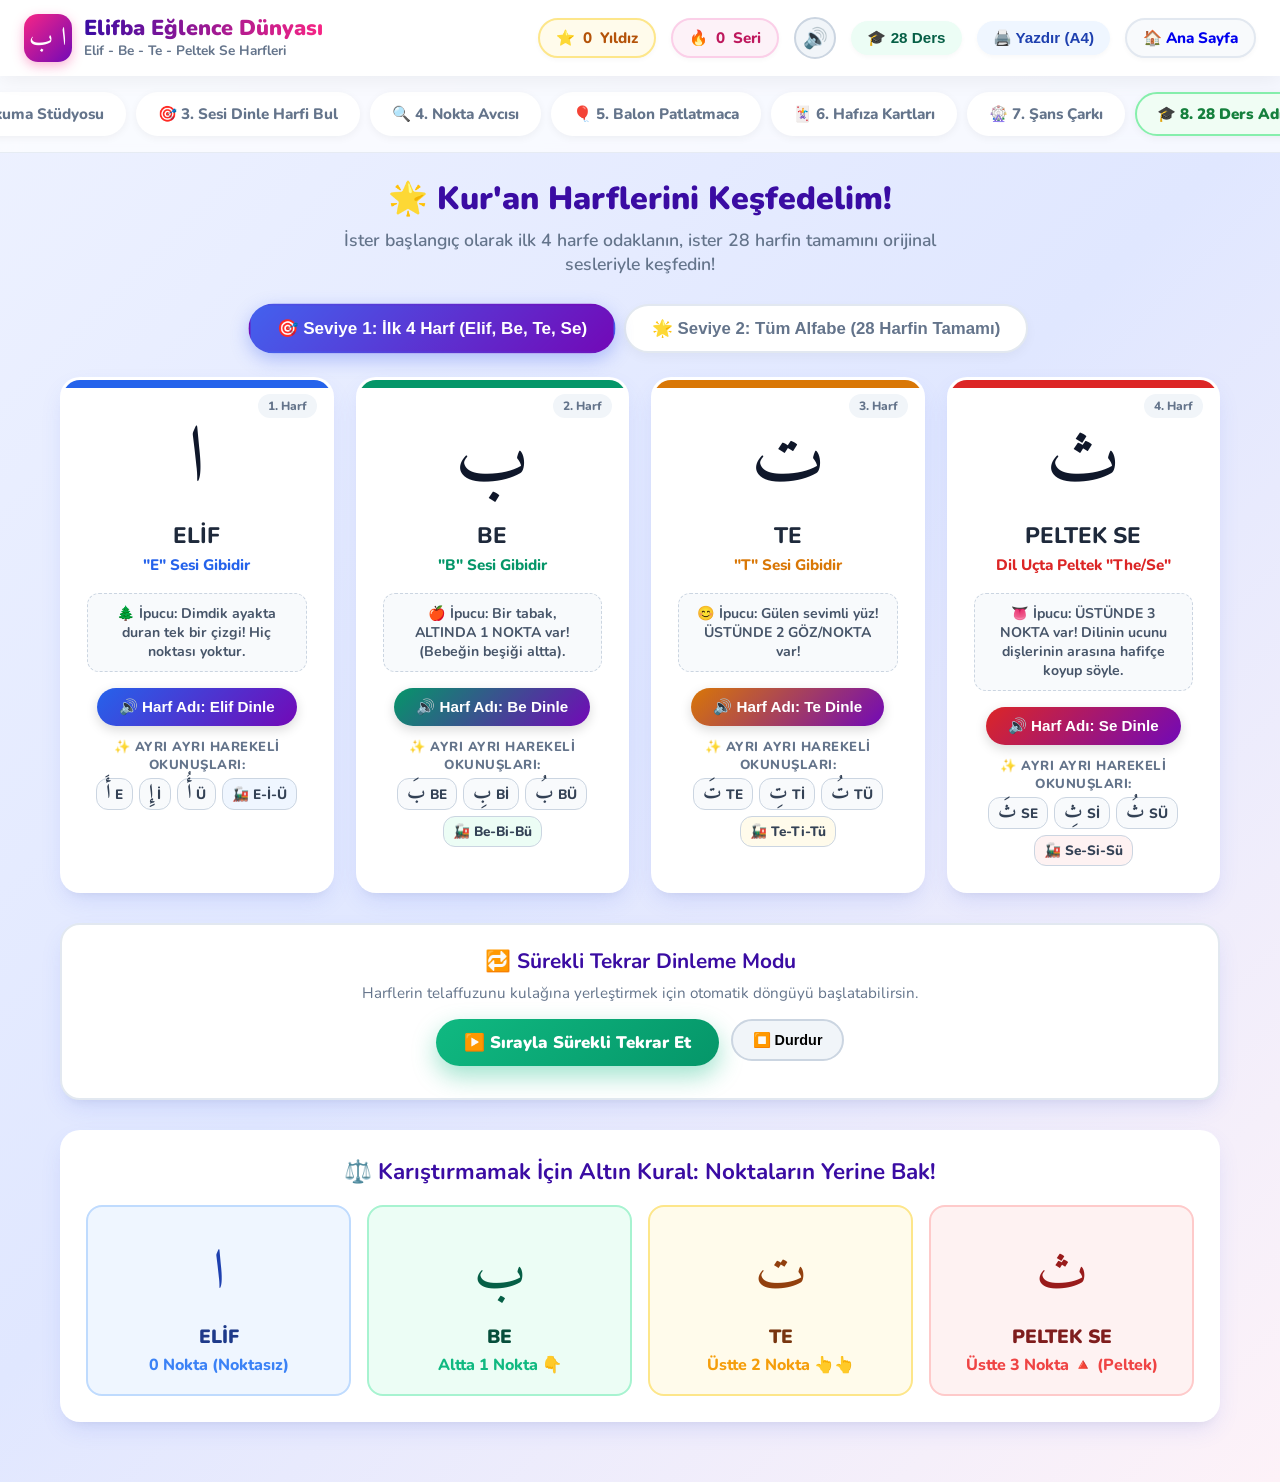
==== commit 6c726804: "Tum 28 harf ve 28 ders adimi tam mufredat ve seviye sistemiyle entegre edildi" ====
--- a/oyunlar.html
+++ b/oyunlar.html
@@ -1822,7 +1822,458 @@
         border-color: #000 !important;
       }
     }
-  </style>
+  
+    /* --- 28 Harf ve Ders Adımları İçin Modern Stiller --- */
+    .level-toggle-container {
+      display: flex;
+      justify-content: center;
+      gap: 12px;
+      margin-bottom: 24px;
+      flex-wrap: wrap;
+    }
+    .level-toggle-btn {
+      padding: 12px 26px;
+      border-radius: 50px;
+      border: 2px solid #e2e8f0;
+      background: white;
+      font-weight: 800;
+      font-size: 1.05rem;
+      color: var(--text-muted);
+      cursor: pointer;
+      display: flex;
+      align-items: center;
+      gap: 8px;
+      box-shadow: 0 4px 12px rgba(0,0,0,0.04);
+      transition: all 0.25s cubic-bezier(0.34, 1.56, 0.64, 1);
+    }
+    .level-toggle-btn:hover {
+      transform: translateY(-2px);
+      border-color: var(--primary);
+      color: var(--primary);
+    }
+    .level-toggle-btn.active {
+      background: linear-gradient(135deg, var(--primary), var(--purple));
+      color: white;
+      border-color: transparent;
+      box-shadow: 0 6px 18px rgba(67, 97, 238, 0.35);
+      transform: scale(1.02);
+    }
+
+    .filter-chips-container {
+      display: flex;
+      justify-content: center;
+      gap: 8px;
+      flex-wrap: wrap;
+      margin-bottom: 24px;
+    }
+    .filter-chip {
+      padding: 8px 16px;
+      border-radius: 20px;
+      border: 1.5px solid #cbd5e1;
+      background: #f8fafc;
+      font-size: 0.88rem;
+      font-weight: 700;
+      color: #475569;
+      cursor: pointer;
+      transition: all 0.2s;
+    }
+    .filter-chip:hover {
+      background: #e2e8f0;
+      color: #0f172a;
+    }
+    .filter-chip.active {
+      background: var(--primary-dark);
+      color: white;
+      border-color: var(--primary-dark);
+      box-shadow: 0 2px 8px rgba(58, 12, 163, 0.25);
+    }
+
+    .all-letters-grid {
+      display: grid;
+      grid-template-columns: repeat(auto-fill, minmax(260px, 1fr));
+      gap: 20px;
+      margin-bottom: 35px;
+    }
+
+    .letter-card-compact {
+      background: white;
+      border-radius: var(--radius);
+      padding: 20px 16px;
+      box-shadow: var(--shadow);
+      border: 2px solid transparent;
+      position: relative;
+      overflow: hidden;
+      display: flex;
+      flex-direction: column;
+      align-items: center;
+      text-align: center;
+      transition: all 0.25s;
+    }
+    .letter-card-compact::before {
+      content: '';
+      position: absolute;
+      top: 0;
+      left: 0;
+      right: 0;
+      height: 6px;
+      background: var(--card-color, var(--primary));
+    }
+    .letter-card-compact:hover {
+      transform: translateY(-6px);
+      box-shadow: var(--shadow-lg);
+      border-color: var(--card-color, var(--primary));
+    }
+
+    .letter-card-compact .card-badge {
+      position: absolute;
+      top: 10px;
+      right: 10px;
+      font-size: 0.72rem;
+      background: #f1f5f9;
+      padding: 3px 8px;
+      border-radius: 12px;
+      font-weight: 800;
+      color: var(--text-muted);
+    }
+
+    .letter-card-compact .card-tag {
+      position: absolute;
+      top: 10px;
+      left: 10px;
+      font-size: 0.72rem;
+      background: #eff6ff;
+      color: #1d4ed8;
+      padding: 3px 8px;
+      border-radius: 12px;
+      font-weight: 800;
+    }
+
+    .letter-card-compact .arabic-display {
+      font-family: 'Amiri', serif;
+      font-size: 4.2rem;
+      line-height: 1.1;
+      margin: 12px 0 6px 0;
+      color: #0f172a;
+      transition: transform 0.2s;
+    }
+    .letter-card-compact:hover .arabic-display {
+      transform: scale(1.18);
+      color: var(--card-color, var(--primary));
+    }
+
+    .letter-card-compact .name-title {
+      font-size: 1.25rem;
+      font-weight: 900;
+      color: var(--text);
+      margin-bottom: 2px;
+    }
+
+    .letter-card-compact .sound-sub {
+      font-size: 0.85rem;
+      font-weight: 800;
+      color: var(--card-color, var(--primary));
+      margin-bottom: 8px;
+    }
+
+    .letter-card-compact .mahrec-box {
+      background: #f8fafc;
+      border: 1px dashed #cbd5e1;
+      padding: 8px 10px;
+      border-radius: 10px;
+      font-size: 0.8rem;
+      color: #475569;
+      font-weight: 600;
+      margin-bottom: 12px;
+      width: 100%;
+      min-height: 48px;
+      display: flex;
+      align-items: center;
+      justify-content: center;
+    }
+
+    .compact-actions {
+      display: flex;
+      gap: 6px;
+      width: 100%;
+      flex-wrap: wrap;
+    }
+    .compact-btn {
+      flex: 1;
+      min-width: 100px;
+      padding: 8px 10px;
+      border-radius: 10px;
+      font-size: 0.82rem;
+      font-weight: 800;
+      cursor: pointer;
+      border: none;
+      transition: all 0.15s;
+      display: flex;
+      align-items: center;
+      justify-content: center;
+      gap: 4px;
+    }
+    .compact-btn-primary {
+      background: var(--card-color, var(--primary));
+      color: white;
+    }
+    .compact-btn-primary:hover {
+      filter: brightness(1.1);
+      transform: scale(1.02);
+    }
+    .compact-btn-hareke {
+      background: #eff6ff;
+      color: #1e40af;
+      border: 1.5px solid #bfdbfe;
+    }
+    .compact-btn-hareke:hover {
+      background: #dbeafe;
+    }
+
+    /* --- Müfredat & 28 Ders Adımı Stilleri --- */
+    .curriculum-section-header {
+      background: linear-gradient(135deg, #1e3a8a, #4338ca);
+      color: white;
+      border-radius: var(--radius);
+      padding: 30px 24px;
+      text-align: center;
+      margin-bottom: 25px;
+      box-shadow: var(--shadow-lg);
+    }
+    .curriculum-section-header h2 {
+      font-size: 2rem;
+      font-weight: 900;
+      margin-bottom: 8px;
+    }
+    .curriculum-section-header p {
+      font-size: 1.05rem;
+      opacity: 0.92;
+      max-width: 700px;
+      margin: 0 auto;
+    }
+
+    .curriculum-grid {
+      display: grid;
+      grid-template-columns: repeat(auto-fill, minmax(320px, 1fr));
+      gap: 20px;
+      margin-bottom: 40px;
+    }
+
+    .lesson-card {
+      background: white;
+      border-radius: var(--radius);
+      padding: 22px 20px;
+      box-shadow: var(--shadow);
+      border: 2px solid #e2e8f0;
+      display: flex;
+      flex-direction: column;
+      justify-content: space-between;
+      transition: all 0.25s;
+      position: relative;
+    }
+    .lesson-card:hover {
+      transform: translateY(-6px);
+      box-shadow: var(--shadow-lg);
+      border-color: var(--primary);
+    }
+
+    .lesson-card-top {
+      display: flex;
+      justify-content: space-between;
+      align-items: flex-start;
+      margin-bottom: 12px;
+    }
+    .lesson-step-badge {
+      background: linear-gradient(135deg, var(--primary), var(--purple));
+      color: white;
+      font-size: 0.85rem;
+      font-weight: 900;
+      padding: 4px 12px;
+      border-radius: 20px;
+    }
+    .lesson-cat-badge {
+      font-size: 0.75rem;
+      font-weight: 800;
+      padding: 4px 10px;
+      border-radius: 12px;
+      background: #f1f5f9;
+      color: #475569;
+    }
+
+    .lesson-title {
+      font-size: 1.28rem;
+      font-weight: 900;
+      color: #0f172a;
+      margin-bottom: 8px;
+      line-height: 1.3;
+    }
+
+    .lesson-desc {
+      font-size: 0.92rem;
+      color: #475569;
+      line-height: 1.45;
+      margin-bottom: 18px;
+      flex-grow: 1;
+    }
+
+    .lesson-actions {
+      display: flex;
+      gap: 10px;
+    }
+    .btn-lesson-preview {
+      flex: 1;
+      padding: 10px 14px;
+      border-radius: 12px;
+      border: 2px solid #e2e8f0;
+      background: white;
+      font-weight: 800;
+      font-size: 0.88rem;
+      color: var(--text);
+      cursor: pointer;
+      transition: all 0.2s;
+      display: flex;
+      align-items: center;
+      justify-content: center;
+      gap: 6px;
+    }
+    .btn-lesson-preview:hover {
+      background: #eff6ff;
+      border-color: #3b82f6;
+      color: #1d4ed8;
+    }
+    .btn-lesson-open {
+      flex: 1.3;
+      padding: 10px 16px;
+      border-radius: 12px;
+      border: none;
+      background: linear-gradient(135deg, #10b981, #059669);
+      font-weight: 900;
+      font-size: 0.88rem;
+      color: white;
+      cursor: pointer;
+      transition: all 0.2s;
+      display: flex;
+      align-items: center;
+      justify-content: center;
+      gap: 6px;
+      text-decoration: none;
+    }
+    .btn-lesson-open:hover {
+      transform: translateY(-2px);
+      box-shadow: 0 4px 14px rgba(16, 185, 129, 0.4);
+    }
+
+    /* Modal Stili */
+    .lesson-modal-overlay {
+      position: fixed;
+      top: 0;
+      left: 0;
+      right: 0;
+      bottom: 0;
+      background: rgba(15, 23, 42, 0.7);
+      backdrop-filter: blur(5px);
+      z-index: 9999;
+      display: none;
+      align-items: center;
+      justify-content: center;
+      padding: 20px;
+    }
+    .lesson-modal-overlay.active {
+      display: flex;
+    }
+    .lesson-modal-content {
+      background: white;
+      width: 100%;
+      max-width: 900px;
+      height: 85vh;
+      border-radius: 24px;
+      box-shadow: 0 25px 50px -12px rgba(0, 0, 0, 0.35);
+      display: flex;
+      flex-direction: column;
+      overflow: hidden;
+      animation: modalSlideUp 0.3s cubic-bezier(0.34, 1.56, 0.64, 1);
+    }
+    @keyframes modalSlideUp {
+      from { transform: translateY(40px) scale(0.96); opacity: 0; }
+      to { transform: translateY(0) scale(1); opacity: 1; }
+    }
+    .lesson-modal-header {
+      padding: 16px 24px;
+      background: #f8fafc;
+      border-bottom: 2px solid #e2e8f0;
+      display: flex;
+      justify-content: space-between;
+      align-items: center;
+    }
+    .lesson-modal-title {
+      font-size: 1.25rem;
+      font-weight: 900;
+      color: #0f172a;
+      display: flex;
+      align-items: center;
+      gap: 10px;
+    }
+    .lesson-modal-close {
+      background: #e2e8f0;
+      border: none;
+      width: 36px;
+      height: 36px;
+      border-radius: 50%;
+      cursor: pointer;
+      font-size: 1.1rem;
+      font-weight: 800;
+      display: flex;
+      align-items: center;
+      justify-content: center;
+      transition: all 0.2s;
+    }
+    .lesson-modal-close:hover {
+      background: #cbd5e1;
+      transform: scale(1.1);
+    }
+    .lesson-modal-body {
+      flex-grow: 1;
+      position: relative;
+    }
+    .lesson-modal-iframe {
+      width: 100%;
+      height: 100%;
+      border: none;
+    }
+    .lesson-modal-footer {
+      padding: 12px 24px;
+      background: #f8fafc;
+      border-top: 1px solid #e2e8f0;
+      display: flex;
+      justify-content: space-between;
+      align-items: center;
+    }
+
+    /* Oyun Seviye Barı */
+    .game-level-bar {
+      display: flex;
+      justify-content: center;
+      gap: 10px;
+      margin-bottom: 18px;
+    }
+    .game-level-btn {
+      padding: 8px 18px;
+      border-radius: 20px;
+      border: 2px solid #e2e8f0;
+      background: white;
+      font-size: 0.9rem;
+      font-weight: 800;
+      color: var(--text-muted);
+      cursor: pointer;
+      transition: all 0.2s;
+    }
+    .game-level-btn.active {
+      background: var(--primary);
+      color: white;
+      border-color: var(--primary);
+      box-shadow: 0 4px 10px rgba(67, 97, 238, 0.3);
+    }
+
+</style>
 </head>
 <body>
 
@@ -1849,21 +2300,23 @@
         <span id="streakCount">0</span> Seri
       </div>
       <button class="btn-sound-toggle" id="btnSoundToggle" title="Oyun Efekt Seslerini Aç/Kapat">🔊</button>
-      <button class="stat-badge" style="border:none; cursor:pointer; background:#eff6ff; color:#1e40af; font-weight:800;" onclick="openPrintTab()" title="Yazdırılabilir Çalışma Sayfalarını Aç">🖨️ Yazdır</button>
-      <a href="elifba.htm" style="text-decoration:none;" class="stat-badge" title="Tüm Elifba Derslerine Dön">🏠 Dersler</a>
+      <button class="stat-badge" style="border:none; cursor:pointer; background:#ecfdf5; color:#065f46; font-weight:800;" onclick="openLessonsTab()" title="28 Ders Adımını İncele">🎓 28 Ders</button>
+      <button class="stat-badge" style="border:none; cursor:pointer; background:#eff6ff; color:#1e40af; font-weight:800;" onclick="openPrintTab()" title="Yazdırılabilir Çalışma Sayfalarını Aç">🖨️ Yazdır (A4)</button>
+      <a href="elifba.htm" style="text-decoration:none;" class="stat-badge" title="Tüm Elifba Derslerine Dön">🏠 Ana Sayfa</a>
     </div>
   </header>
 
-  <!-- Sekmeler -->
+  <!-- Sekmeler (28 Harf + 28 Ders Adımı Tam Set) -->
   <nav class="tabs-nav">
-    <button class="tab-btn active" data-tab="tab-letters">📖 1. Harfleri Keşfet</button>
-    <button class="tab-btn" data-tab="tab-reading">📚 2. Okuma & Karaoke Takip</button>
+    <button class="tab-btn active" data-tab="tab-letters">📖 1. Harfleri Keşfet (28 Harf)</button>
+    <button class="tab-btn" data-tab="tab-reading">📚 2. Canlı Okuma Stüdyosu</button>
     <button class="tab-btn" data-tab="tab-quiz">🎯 3. Sesi Dinle Harfi Bul</button>
     <button class="tab-btn" data-tab="tab-dots">🔍 4. Nokta Avcısı</button>
     <button class="tab-btn" data-tab="tab-balloons">🎈 5. Balon Patlatmaca</button>
     <button class="tab-btn" data-tab="tab-memory">🃏 6. Hafıza Kartları</button>
     <button class="tab-btn" data-tab="tab-wheel">🎡 7. Şans Çarkı</button>
-    <button class="tab-btn" data-tab="tab-print" style="background:#fef2f2; border:2px solid #fecaca; color:#991b1b;">🖨️ 8. Sayfa Sayfa Yazdır</button>
+    <button class="tab-btn" data-tab="tab-lessons" style="background:#f0fdf4; border:2px solid #86efac; color:#15803d; font-weight:900;">🎓 8. 28 Ders Adımı (Tüm Müfredat)</button>
+    <button class="tab-btn" data-tab="tab-print" style="background:#fef2f2; border:2px solid #fecaca; color:#991b1b;">🖨️ 9. Sayfa Sayfa Yazdır</button>
   </nav>
 
   <!-- Ana İçerik -->
@@ -1872,11 +2325,37 @@
     <!-- SEKME 1: HARFLERİ KEŞFET & SESLER -->
     <section id="tab-letters" class="view-section active">
       <div class="section-header">
-        <h2>🌟 4 Arkadaş Harfimizi Tanıyalım!</h2>
-        <p>Kartların üzerine veya "Dinle" düğmelerine tıklayarak orijinal telaffuzları dinleyin. Farkları keşfedin!</p>
+        <h2>🌟 Kur'an Harflerini Keşfedelim!</h2>
+        <p>İster başlangıç olarak ilk 4 harfe odaklanın, ister 28 harfin tamamını orijinal sesleriyle keşfedin!</p>
       </div>
 
-      <div class="letters-grid">
+      <!-- Seviye Seçim Barı -->
+      <div class="level-toggle-container">
+        <button class="level-toggle-btn active" id="btnLetterLevelFirst4" onclick="switchLetterViewLevel('first4')">
+          🎯 Seviye 1: İlk 4 Harf (Elif, Be, Te, Se)
+        </button>
+        <button class="level-toggle-btn" id="btnLetterLevelAll" onclick="switchLetterViewLevel('all')">
+          🌟 Seviye 2: Tüm Alfabe (28 Harfin Tamamı)
+        </button>
+      </div>
+
+      <!-- Seviye 2 Filtre Çipleri (Tüm Harfler İçin) -->
+      <div id="allLettersFilters" class="filter-chips-container" style="display: none;">
+        <button class="filter-chip active" onclick="filterAlphabetGrid('all', this)">🌈 Tümü (29 Kart)</button>
+        <button class="filter-chip" onclick="filterAlphabetGrid('tabak', this)">🥣 Tabak Harfleri (ب ت ث)</button>
+        <button class="filter-chip" onclick="filterAlphabetGrid('noktali', this)">🐪 Karnında/Tepesinde Noktalı (ج خ ذ ز ش ض ظ غ ف ق ن ي)</button>
+        <button class="filter-chip" onclick="filterAlphabetGrid('peltek', this)">🌸 Peltek Harfler (ث ذ ظ)</button>
+        <button class="filter-chip" onclick="filterAlphabetGrid('bogaz', this)">🗣️ Boğaz Harfleri (ء ه ع ح غ خ)</button>
+        <button class="filter-chip" onclick="filterAlphabetGrid('kalin', this)">🦁 Kalın Harfler (خ ص ض ط ظ غ ق)</button>
+        <button class="filter-chip" onclick="filterAlphabetGrid('noktasiz', this)">✨ Noktasız Harfler</button>
+      </div>
+
+      <!-- 28 Harfin Tamamı Dinamik Grid (Seviye 2) -->
+      <div id="allLettersGridContainer" class="all-letters-grid" style="display: none;">
+        <!-- JavaScript ile dinamik olarak doldurulacak -->
+      </div>
+
+      <div class="letters-grid" id="first4LettersGridContainer">
         <!-- ELİF -->
         <div class="letter-card" style="--card-color: #2563eb;" onclick="playAudioFile('dosyalar/1.mp3', this)">
           <div class="card-badge">1. Harf</div>
@@ -2604,7 +3083,36 @@
     </section>
 
   
-    <!-- SEKME 8: ADIM ADIM YAZDIRILABİLİR ÇALIŞMA SAYFALARI (A4 BASKI) -->
+
+    <!-- SEKME 8: TÜM 28 DERS ADIMI (MÜFREDAT GEZGİNİ & NAMAZ DUALARI) -->
+    <section id="tab-lessons" class="view-section">
+      <div class="curriculum-section-header">
+        <h2>🎓 Kur'an-ı Kerim Elifbası: 28 Adımlık Tam Müfredat</h2>
+        <p>
+          Harflerden başlayıp harekeler, cezm, med, şedde, tenvin kuralları ve namaz dualarına kadar 28 adımın tamamı sesli ve açıklamalı olarak elinizin altında!
+        </p>
+      </div>
+
+      <!-- Müfredat Kategori Filtreleri -->
+      <div class="filter-chips-container">
+        <button class="filter-chip active" onclick="filterLessonsGrid('all', this)">🌟 Tüm Adımlar (28 Ders + 8 Dua)</button>
+        <button class="filter-chip" onclick="filterLessonsGrid('hareke', this)">🟢 1. Harfler & Harekeler (Ders 1-8)</button>
+        <button class="filter-chip" onclick="filterLessonsGrid('cezm', this)">🔵 2. Cezm & Kelimeler (Ders 9-11)</button>
+        <button class="filter-chip" onclick="filterLessonsGrid('med', this)">🟣 3. Med (Uzatma) Harfleri (Ders 12-16)</button>
+        <button class="filter-chip" onclick="filterLessonsGrid('sedde', this)">🔴 4. Şedde (Ders 17-19)</button>
+        <button class="filter-chip" onclick="filterLessonsGrid('tenvin', this)">🟠 5. Tenvinler (Ders 20-22)</button>
+        <button class="filter-chip" onclick="filterLessonsGrid('tecvid', this)">🟤 6. İleri Tecvid Kuralları (Ders 23-28)</button>
+        <button class="filter-chip" onclick="filterLessonsGrid('dua', this)">🤲 7. Namaz Duaları (8 Dua)</button>
+      </div>
+
+      <!-- 28 Ders Kartları Izgarası -->
+      <div class="curriculum-grid" id="curriculumCardsGrid">
+        <!-- JavaScript ile dinamik olarak doldurulacak -->
+      </div>
+    </section>
+
+
+    <!-- SEKME 9: ADIM ADIM YAZDIRILABİLİR ÇALIŞMA SAYFALARI (A4 BASKI) -->
     <section id="tab-print" class="view-section">
       <div class="section-header no-print">
         <h2>🖨️ Sayfa Sayfa Yazdırılabilir Çalışma Sayfaları</h2>
@@ -3180,7 +3688,37 @@
       </div>
     </section>
 
-  </main>
+  
+  <!-- İNTERAKTİF DERS İNCELEME MODALI -->
+  <div id="lessonModal" class="lesson-modal-overlay">
+    <div class="lesson-modal-content">
+      <div class="lesson-modal-header">
+        <div class="lesson-modal-title" id="modalLessonTitle">
+          <span>📖</span> <span id="modalLessonHeading">Ders Adı</span>
+        </div>
+        <div style="display: flex; gap: 8px; align-items: center;">
+          <a id="modalExternalLink" href="#" target="_blank" style="text-decoration:none; background:#eff6ff; color:#1d4ed8; padding:6px 14px; border-radius:12px; font-size:0.85rem; font-weight:800;">
+            ↗️ Tam Ekranda Aç
+          </a>
+          <button class="lesson-modal-close" onclick="closeLessonModal()" title="Kapat">✕</button>
+        </div>
+      </div>
+      <div class="lesson-modal-body">
+        <iframe id="modalLessonIframe" class="lesson-modal-iframe" src="about:blank"></iframe>
+      </div>
+      <div class="lesson-modal-footer">
+        <button class="compact-btn compact-btn-hareke" id="btnPrevLesson" onclick="navigateLesson(-1)" style="font-size:0.9rem; padding:8px 18px;">
+          ⬅️ Önceki Ders
+        </button>
+        <span id="modalLessonCounter" style="font-weight:800; color:#64748b; font-size:0.9rem;">Ders 1 / 28</span>
+        <button class="compact-btn compact-btn-primary" id="btnNextLesson" onclick="navigateLesson(1)" style="font-size:0.9rem; padding:8px 18px;">
+          Sonraki Ders ➡️
+        </button>
+      </div>
+    </div>
+  </div>
+
+</main>
 
   <!-- TEBRİK MODALI -->
   <div class="modal-backdrop" id="celebrationModal">
@@ -3198,6 +3736,435 @@
     /* =========================================================
        ELİF - BE - TE - SE VERİ TABANI & SES DOSYALARI
        ========================================================= */
+
+    /* =========================================================
+       TÜM 28/29 ARAPÇA HARF VERİ TABANI & SESLERİ
+       ========================================================= */
+    const ALL_28_LETTERS = [
+      {
+        num: 1, id: 'elif', arabic: 'ا', name: 'Elif', color: '#2563eb', dots: '0',
+        dotDesc: 'Noktasız dimdik çizgi', category: 'bogaz noktasiz', catLabel: 'Boğaz (Noktasız)',
+        mahrec: 'Boğaz sonu', sound: 'dosyalar/1.mp3', harekeSound: 'dosyalar/1-1.mp3',
+        soundGuide: '"E" sesi gibidir', mnemonic: 'Dimdik bir ağaç gibi, hiç noktası yok!'
+      },
+      {
+        num: 2, id: 'be', arabic: 'ب', name: 'Be', color: '#059669', dots: '1-bottom',
+        dotDesc: 'Altta 1 Nokta', category: 'tabak noktali', catLabel: 'Tabak Harfi (Noktalı)',
+        mahrec: 'Alt ve üst dudak', sound: 'dosyalar/2.mp3', harekeSound: 'dosyalar/2-1.mp3',
+        soundGuide: '"B" sesi gibidir', mnemonic: 'Tabağın ALTI-nda 1 elma var! (Bebeğin beşiği altta)'
+      },
+      {
+        num: 3, id: 'te', arabic: 'ت', name: 'Te', color: '#d97706', dots: '2-top',
+        dotDesc: 'Üstte 2 Nokta', category: 'tabak noktali', catLabel: 'Tabak Harfi (Noktalı)',
+        mahrec: 'Dil ucu ile ön diş dipleri', sound: 'dosyalar/3.mp3', harekeSound: 'dosyalar/3-1.mp3',
+        soundGuide: '"T" sesi gibidir', mnemonic: 'Gülen yüzün ÜSTÜ-nde 2 gözü var!'
+      },
+      {
+        num: 4, id: 'se', arabic: 'ث', name: 'Peltek Se', color: '#dc2626', dots: '3-top',
+        dotDesc: 'Üstte 3 Nokta', category: 'peltek tabak noktali', catLabel: 'Peltek Harf (3 Noktalı)',
+        mahrec: 'Dil ucu ön diş uçları', sound: 'dosyalar/4.mp3', harekeSound: 'dosyalar/4-1.mp3',
+        soundGuide: 'Peltek "S" sesi', mnemonic: 'ÜSTÜ-nde 3 kar tanesi! Dilin ucunu dişlerinin arasına al.'
+      },
+      {
+        num: 5, id: 'cim', arabic: 'ج', name: 'Cim', color: '#7c3aed', dots: '1-belly',
+        dotDesc: 'Karnında 1 Nokta', category: 'noktali', catLabel: 'Karnında Noktalı Harf',
+        mahrec: 'Dil ortası ve üst damak ortası', sound: 'dosyalar/5.mp3', harekeSound: 'dosyalar/5-1.mp3',
+        soundGuide: '"C" sesi gibidir', mnemonic: 'Tombul bir göbek, tam KARNINDA 1 elma var!'
+      },
+      {
+        num: 6, id: 'ha', arabic: 'ح', name: 'Ha', color: '#0891b2', dots: '0',
+        dotDesc: 'Noktasız Boğaz Harfi', category: 'bogaz noktasiz', catLabel: 'Boğaz Harfi (Noktasız)',
+        mahrec: 'Boğaz ortası', sound: 'dosyalar/6.mp3', harekeSound: 'dosyalar/6-1.mp3',
+        soundGuide: 'Temiz, boğazdan "H" sesi', mnemonic: 'Hiç noktası yok, tertemiz bir nefes gibi boğazdan çıkar.'
+      },
+      {
+        num: 7, id: 'hi', arabic: 'خ', name: 'Hı', color: '#b45309', dots: '1-top',
+        dotDesc: 'Tepesinde 1 Nokta', category: 'kalin bogaz noktali', catLabel: 'Kalın Harf (Hırıltılı)',
+        mahrec: 'Boğazın ağza en yakın kısmı', sound: 'dosyalar/7.mp3', harekeSound: 'dosyalar/7-1.mp3',
+        soundGuide: 'Hırıltılı kalın "H" sesi', mnemonic: 'TEPESİNDE 1 nokta var! Boğazdan hafif hırıltıyla çıkar.'
+      },
+      {
+        num: 8, id: 'dal', arabic: 'د', name: 'Dal', color: '#4338ca', dots: '0',
+        dotDesc: 'Noktasız Kavis', category: 'noktasiz', catLabel: 'Kavisli Harf (Noktasız)',
+        mahrec: 'Dil ucu ile üst ön diş dipleri', sound: 'dosyalar/8.mp3', harekeSound: 'dosyalar/8-1.mp3',
+        soundGuide: '"D" sesi gibidir', mnemonic: 'Oturmuş bir kedi gibi bükülmüş, hiç noktası yok!'
+      },
+      {
+        num: 9, id: 'zel', arabic: 'ذ', name: 'Peltek Zel', color: '#be185d', dots: '1-top',
+        dotDesc: 'Tepesinde 1 Nokta', category: 'peltek noktali', catLabel: 'Peltek Harf (Noktalı)',
+        mahrec: 'Dil ucu ön diş uçları', sound: 'dosyalar/9.mp3', harekeSound: 'dosyalar/9-1.mp3',
+        soundGuide: 'Peltek "Z" sesi', mnemonic: 'Dal harfinin ikizi, ama TEPESİNDE 1 taç noktası var!'
+      },
+      {
+        num: 10, id: 'ra', arabic: 'ر', name: 'Ra', color: '#15803d', dots: '0',
+        dotDesc: 'Noktasız Kaydırak', category: 'noktasiz', catLabel: 'Kaydırak Harfi (Noktasız)',
+        mahrec: 'Dil ucu ve üst damak', sound: 'dosyalar/10.mp3', harekeSound: 'dosyalar/10-1.mp3',
+        soundGuide: '"R" sesi gibidir (Kalın/İnce)', mnemonic: 'Kaydıraktan kayan çocuk gibi aşağı süzülür, noktasızdır.'
+      },
+      {
+        num: 11, id: 'ze', arabic: 'ز', name: 'Ze', color: '#9333ea', dots: '1-top',
+        dotDesc: 'Tepesinde 1 Nokta', category: 'noktali', catLabel: 'Keskin Harf (Noktalı)',
+        mahrec: 'Dil ucu alt ön dişler', sound: 'dosyalar/11.mp3', harekeSound: 'dosyalar/11-1.mp3',
+        soundGuide: 'Keskin arı gibi "Z" sesi', mnemonic: 'Ra harfine benzer ama TEPESİNDE 1 vızıldayan nokta var!'
+      },
+      {
+        num: 12, id: 'sin', arabic: 'س', name: 'Sin', color: '#0284c7', dots: '0',
+        dotDesc: 'Noktasız 3 Dişli', category: 'noktasiz disli', catLabel: '3 Dişli Harf (Noktasız)',
+        mahrec: 'Dil ucu alt ön dişler', sound: 'dosyalar/12.mp3', harekeSound: 'dosyalar/12-1.mp3',
+        soundGuide: 'Keskin "S" sesi', mnemonic: '3 tane sivri dişi olan bir çatal gibi, noktasızdır.'
+      },
+      {
+        num: 13, id: 'sin2', arabic: 'ش', name: 'Şın', color: '#c026d3', dots: '3-top',
+        dotDesc: 'Üstte 3 Nokta', category: 'noktali disli', catLabel: '3 Dişli Harf (3 Noktalı)',
+        mahrec: 'Dil ortası ve üst damak', sound: 'dosyalar/13.mp3', harekeSound: 'dosyalar/13-1.mp3',
+        soundGuide: '"Ş" sesi gibidir', mnemonic: '3 dişi var ve ÜSTÜNDE 3 parlak yıldız noktası var!'
+      },
+      {
+        num: 14, id: 'sad', arabic: 'ص', name: 'Sad', color: '#b91c1c', dots: '0',
+        dotDesc: 'Noktasız Kalın Harf', category: 'kalin noktasiz', catLabel: 'Kalın Harf (Noktasız)',
+        mahrec: 'Dil ucu alt ön dişler', sound: 'dosyalar/14.mp3', harekeSound: 'dosyalar/14-1.mp3',
+        soundGuide: 'Kalın, tok "S" (Sa) sesi', mnemonic: 'Tombul bir halkası ve kancası olan güçlü kalın harf.'
+      },
+      {
+        num: 15, id: 'dad', arabic: 'ض', name: 'Dad', color: '#d97706', dots: '1-top',
+        dotDesc: 'Tepesinde 1 Nokta', category: 'kalin noktali', catLabel: 'Kalın Harf (Noktalı)',
+        mahrec: 'Dil kenarı ile üst azı dişler', sound: 'dosyalar/15.mp3', harekeSound: 'dosyalar/15-1.mp3',
+        soundGuide: 'Kalın, dolgun "D/Z" sesi', mnemonic: 'Sad harfinin ikizi, TEPESİNDE 1 nokta taşır.'
+      },
+      {
+        num: 16, id: 'ti', arabic: 'ط', name: 'Tı', color: '#4d7c0f', dots: '0',
+        dotDesc: 'Çubuklu Noktasız', category: 'kalin cubuklu', catLabel: 'Kalın Harf (Çubuklu)',
+        mahrec: 'Dil ucu üst ön diş dipleri', sound: 'dosyalar/16.mp3', harekeSound: 'dosyalar/16-1.mp3',
+        soundGuide: 'Kalın, güçlü "T" (Ta) sesi', mnemonic: 'Yukarı uzanan bir anten çubuğu var, hiç noktası yoktur.'
+      },
+      {
+        num: 17, id: 'zi', arabic: 'ظ', name: 'Zı', color: '#9f1239', dots: '1-top',
+        dotDesc: 'Çubuklu ve 1 Nokta', category: 'kalin peltek cubuklu', catLabel: 'Kalın Peltek Harf',
+        mahrec: 'Dil ucu ön diş uçları', sound: 'dosyalar/17.mp3', harekeSound: 'dosyalar/17-1.mp3',
+        soundGuide: 'Kalın, peltek "Z" sesi', mnemonic: 'Tı harfinin tepesine 1 nokta konulmuş halidir, peltektir.'
+      },
+      {
+        num: 18, id: 'ayn', arabic: 'ع', name: 'Ayn', color: '#1e40af', dots: '0',
+        dotDesc: 'Noktasız Boğaz Harfi', category: 'bogaz noktasiz', catLabel: 'Boğaz Harfi (Noktasız)',
+        mahrec: 'Boğaz ortası', sound: 'dosyalar/18.mp3', harekeSound: 'dosyalar/18-1.mp3',
+        soundGuide: 'Boğazı sıkarak "Ayn" sesi', mnemonic: 'Küçük yarım ay ve büyük göbek, boğazın ortasından seslenir.'
+      },
+      {
+        num: 19, id: 'gayn', arabic: 'غ', name: 'Gayn', color: '#6b21a8', dots: '1-top',
+        dotDesc: 'Tepesinde 1 Nokta', category: 'kalin bogaz noktali', catLabel: 'Kalın Boğaz Harfi (Ğa)',
+        mahrec: 'Boğazın ağza en yakın kısmı', sound: 'dosyalar/19.mp3', harekeSound: 'dosyalar/19-1.mp3',
+        soundGuide: 'Kalın boğaz "Ğ" (Ğa) sesi', mnemonic: 'Ayn harfine benzer, TEPESİNDE 1 nokta taşır.'
+      },
+      {
+        num: 20, id: 'fe', arabic: 'ف', name: 'Fe', color: '#047857', dots: '1-top',
+        dotDesc: 'Tepesinde 1 Nokta', category: 'noktali', catLabel: 'Dudak Harfi (Noktalı)',
+        mahrec: 'Üst ön dişler ve alt dudak içi', sound: 'dosyalar/20.mp3', harekeSound: 'dosyalar/20-1.mp3',
+        soundGuide: '"F" sesi gibidir', mnemonic: 'Yuvarlak başlı, yayvan gövdeli ve TEPESİNDE 1 nokta var!'
+      },
+      {
+        num: 21, id: 'kaf', arabic: 'ق', name: 'Kaf', color: '#a21caf', dots: '2-top',
+        dotDesc: 'Üstte 2 Nokta', category: 'kalin noktali', catLabel: 'Kalın Harf (2 Noktalı)',
+        mahrec: 'Dil kökü ve üst damak', sound: 'dosyalar/21.mp3', harekeSound: 'dosyalar/21-1.mp3',
+        soundGuide: 'Kalın, tok boğaz "K" sesi', mnemonic: 'Çanak gibi derin, ÜSTÜNDE 2 nokta parlar!'
+      },
+      {
+        num: 22, id: 'kef', arabic: 'ك', name: 'Kef', color: '#2563eb', dots: 'hemze',
+        dotDesc: 'İçinde küçük işaret', category: 'noktasiz', catLabel: 'İnce Harf (Kef)',
+        mahrec: 'Dil kökü ve küçük dil önü', sound: 'dosyalar/22.mp3', harekeSound: 'dosyalar/22-1.mp3',
+        soundGuide: 'İnce, tatlı "K" sesi', mnemonic: 'Kutunun içine hediye konulmuş gibi, zarif ve incedir.'
+      },
+      {
+        num: 23, id: 'lam', arabic: 'ل', name: 'Lam', color: '#0d9488', dots: '0',
+        dotDesc: 'Noktasız Kanca', category: 'noktasiz', catLabel: 'Kanca Harfi (Noktasız)',
+        mahrec: 'Dilin iki kenarı ve ucu', sound: 'dosyalar/23.mp3', harekeSound: 'dosyalar/23-1.mp3',
+        soundGuide: '"L" sesi gibidir', mnemonic: 'Dedemizin bastonu veya ters şemsiye sapı gibi kancalıdır!'
+      },
+      {
+        num: 24, id: 'mim', arabic: 'م', name: 'Mim', color: '#e11d48', dots: '0',
+        dotDesc: 'Noktasız Yuvarlak', category: 'noktasiz', catLabel: 'Dudak Harfi (Noktasız)',
+        mahrec: 'Alt ve üst dudak', sound: 'dosyalar/24.mp3', harekeSound: 'dosyalar/24-1.mp3',
+        soundGuide: '"M" sesi gibidir', mnemonic: 'Küçük yuvarlak bir baş ve aşağı sarkan sevimli kuyruk.'
+      },
+      {
+        num: 25, id: 'nun', arabic: 'ن', name: 'Nun', color: '#d97706', dots: '1-top',
+        dotDesc: 'Çanakta 1 Nokta', category: 'noktali', catLabel: 'Çanak Harfi (Noktalı)',
+        mahrec: 'Dil ucu ön diş etleri', sound: 'dosyalar/25.mp3', harekeSound: 'dosyalar/25-1.mp3',
+        soundGuide: '"N" sesi gibidir', mnemonic: 'Derin bir çorba çanağı, tam İÇİNDE 1 tane lezzetli köfte var!'
+      },
+      {
+        num: 26, id: 'vav', arabic: 'و', name: 'Vav', color: '#4f46e5', dots: '0',
+        dotDesc: 'Noktasız Kuyruklu', category: 'noktasiz', catLabel: 'Dudak Harfi (Noktasız)',
+        mahrec: 'Dudaklar ileri uzatılır', sound: 'dosyalar/26.mp3', harekeSound: 'dosyalar/26-1.mp3',
+        soundGuide: '"V / U / O" sesi', mnemonic: 'Secdeye varmış insan gibi başı önde, yuvarlak ve noktasız.'
+      },
+      {
+        num: 27, id: 'he', arabic: 'ه', name: 'He', color: '#059669', dots: '0',
+        dotDesc: 'Noktasız Çember', category: 'bogaz noktasiz', catLabel: 'Boğaz Harfi (Noktasız)',
+        mahrec: 'Boğaz sonu', sound: 'dosyalar/27.mp3', harekeSound: 'dosyalar/27-1.mp3',
+        soundGuide: 'İnce fısıltılı "H" sesi', mnemonic: 'İki gözlü bir kurdele veya yuvarlak bir halka gibi hafiftir.'
+      },
+      {
+        num: 28, id: 'lamelif', arabic: 'لا', name: 'Lamelif', color: '#7c3aed', dots: '0',
+        dotDesc: 'Birleşik Harf', category: 'birlesik noktasiz', catLabel: 'Birleşik Harf (Lâm + Elif)',
+        mahrec: 'Lâm ve Elif harfleri', sound: 'dosyalar/28.mp3', harekeSound: 'dosyalar/28-1.mp3',
+        soundGuide: '"Lâ" sesi (Uzatmalı)', mnemonic: 'Lâm (ل) ile Elif (ا) el ele tutuşup sarılmış iki can dost!'
+      },
+      {
+        num: 29, id: 'ye', arabic: 'ي', name: 'Ye', color: '#0284c7', dots: '2-bottom',
+        dotDesc: 'Altta 2 Nokta', category: 'noktali', catLabel: 'Ördek Harfi (2 Noktalı)',
+        mahrec: 'Dil ortası ve üst damak', sound: 'dosyalar/29.mp3', harekeSound: 'dosyalar/28-1.mp3',
+        soundGuide: '"Y" sesi gibidir', mnemonic: 'Gölde yüzen kuğu / ördek gibi, SUYUN ALTINDA 2 nokta yüzüyor!'
+      }
+    ];
+
+    /* =========================================================
+       28 DERS ADIMI VE 8 NAMAZ DUASI VERİ TABANI
+       ========================================================= */
+    const ALL_LESSONS_DATA = [
+      { step: 1, cat: 'hareke', title: 'Ders 1: Harfler', desc: '28 Arapça harfin temel şekilleri, telaffuzları ve çıkış yerleri (mahreçleri).', file: 'cuz1.html', audio: 'dosyalar/1.mp3', badge: 'Temel Alfabe' },
+      { step: 2, cat: 'hareke', title: 'Ders 2: Harekelerle Okunuş', desc: 'Harflerin üstün (e-a), esre (i-ı) ve ötre (ü-u) sesleriyle birlikte okunuşu.', file: 'cuz2.html', audio: 'dosyalar/1-1.mp3', badge: 'Üstün-Esre-Ötre' },
+      { step: 3, cat: 'hareke', title: 'Ders 3: Harflerin Halleri', desc: 'Harflerin kelime başında, ortasında ve sonunda yazılış formları.', file: 'cuz3.html', audio: 'dosyalar/1-1.mp3', badge: 'Başta-Ortada-Sonda' },
+      { step: 4, cat: 'hareke', title: 'Ders 4: Üstün 1', desc: 'Üstün harekesiyle temel tek heceli harf okunuşları.', file: 'cuz4.html', audio: 'dosyalar/1-2.mp3', badge: 'Üstün Kuralı' },
+      { step: 5, cat: 'hareke', title: 'Ders 5: Üstün 2', desc: '3 harfli kelimelerde üstün harekesi ile hece ve kelime birleştirme.', file: 'cuz5.html', audio: 'dosyalar/1-4.mp3', badge: '3 Harfli Kelimeler' },
+      { step: 6, cat: 'hareke', title: 'Ders 6: Üstün 3', desc: 'Farklı harflerin üstün ile hızlı ve akıcı okuma çalışmaları.', file: 'cuz6.html', audio: 'dosyalar/1-3.mp3', badge: 'Akıcı Okuma' },
+      { step: 7, cat: 'hareke', title: 'Ders 7: Esre', desc: 'Harfin altına konulan ve ince harfleri (i), kalın harfleri (ı-i) okutan esre.', file: 'cuz7.html', audio: 'dosyalar/1-5.mp3', badge: 'Esre Kuralı' },
+      { step: 8, cat: 'hareke', title: 'Ders 8: Ötre', desc: 'Harfin üstüne konulan ve ince harfleri (ü), kalın harfleri (u) okutan ötre.', file: 'cuz8.html', audio: 'dosyalar/1-6.mp3', badge: 'Ötre Kuralı' },
+      { step: 9, cat: 'cezm', title: 'Ders 9: Cezimli Okunuş', desc: 'Harfi harekesiz ve bir önceki harfe tutturarak okutan yuvarlak cezm kuralı.', file: 'cuz9.html', audio: 'dosyalar/1-7.mp3', badge: 'Cezm Giriş' },
+      { step: 10, cat: 'cezm', title: 'Ders 10: Cezm', desc: 'İki ve üç harfli kelimelerde cezimli hece okuma alıştırmaları.', file: 'cuz10.html', audio: 'dosyalar/1-8.mp3', badge: 'Cezm Alıştırma' },
+      { step: 11, cat: 'cezm', title: 'Ders 11: Alıştırmalar 1', desc: 'Harekeler ve cezm kurallarını birleştiren zengin kelime okuma tablosu.', file: 'cuz11.html', audio: 'dosyalar/1-9.mp3', badge: 'Pekiştirme 1' },
+      { step: 12, cat: 'med', title: 'Ders 12: Uzatılarak Okunuş', desc: 'Med (uzatma) harflerine giriş: Harfleri bir elif miktarı uzatarak okuma.', file: 'cuz12.html', audio: 'dosyalar/1-10.mp3', badge: 'Med Kuralları' },
+      { step: 13, cat: 'med', title: 'Ders 13: Med Harfi Elif', desc: 'Üstünlü harften sonra gelen hareketsiz elif (ا) ile harfi uzatma.', file: 'cuz13.html', audio: 'dosyalar/1-11.mp3', badge: 'Med: Elif (ا)' },
+      { step: 14, cat: 'med', title: 'Ders 14: Med Harfi Yâ', desc: 'Esreli harften sonra gelen hareketsiz yâ (ي) ile ince harfleri uzatma.', file: 'cuz14.html', audio: 'dosyalar/1-12.mp3', badge: 'Med: Yâ (ي)' },
+      { step: 15, cat: 'med', title: 'Ders 15: Med Harfi Vâv', desc: 'Ötreli harften sonra gelen hareketsiz vâv (و) ile harfleri uzatma.', file: 'cuz15.html', audio: 'dosyalar/1-13.mp3', badge: 'Med: Vâv (و)' },
+      { step: 16, cat: 'med', title: 'Ders 16: Alıştırmalar 2', desc: 'Tüm med harflerini (Elif, Vav, Ya) içeren kapsamlı kelime okumaları.', file: 'cuz16.html', audio: 'dosyalar/1-14.mp3', badge: 'Pekiştirme 2' },
+      { step: 17, cat: 'sedde', title: 'Ders 17: Şeddeli Okunuş', desc: 'Bir harfi iki kere (önce cezimli, sonra harekeli) okutan üç dişli şedde.', file: 'cuz17.html', audio: 'dosyalar/1-15.mp3', badge: 'Şedde Kuralı' },
+      { step: 18, cat: 'sedde', title: 'Ders 18: Şedde', desc: 'Şeddeli kelimelerde vurgu ve tutturma alıştırmaları.', file: 'cuz18.html', audio: 'dosyalar/1-16.mp3', badge: 'Şedde Alıştırma' },
+      { step: 19, cat: 'sedde', title: 'Ders 19: Alıştırmalar 3', desc: 'Şedde, cezm ve med kurallarının birlikte yer aldığı kelime ve ibareler.', file: 'cuz19.html', audio: 'dosyalar/1-17.mp3', badge: 'Pekiştirme 3' },
+      { step: 20, cat: 'tenvin', title: 'Ders 20: İki Üstün', desc: 'Kelime sonuna (en / an) sesi veren çift üstün tenvin harekesi.', file: 'cuz20.html', audio: 'dosyalar/1-19.mp3', badge: 'Tenvin (En/An)' },
+      { step: 21, cat: 'tenvin', title: 'Ders 21: İki Esre', desc: 'Kelime sonuna (in) sesi veren çift esre tenvin harekesi.', file: 'cuz21.html', audio: 'dosyalar/1-18.mp3', badge: 'Tenvin (İn)' },
+      { step: 22, cat: 'tenvin', title: 'Ders 22: İki Ötre', desc: 'Kelime sonuna (ün / un) sesi veren çift ötre tenvin harekesi.', file: 'cuz22.html', audio: 'dosyalar/1-20.mp3', badge: 'Tenvin (Ün/Un)' },
+      { step: 23, cat: 'tecvid', title: 'Ders 23: Çeker', desc: 'Harflerin üstüne veya altına konulan dik uzatma çizgisi (gizli med).', file: 'cuz23.html', audio: 'dosyalar/1-21.mp3', badge: 'Dik Çeker' },
+      { step: 24, cat: 'tecvid', title: 'Ders 24: Vav/Ya Şeklindeki Elif', desc: 'Yazıda vâv veya yâ şeklinde olup elif gibi uzatılarak okunan harfler.', file: 'cuz24.html', audio: 'dosyalar/1-22.mp3', badge: 'Elif-i Maksura' },
+      { step: 25, cat: 'tecvid', title: 'Ders 25: Zamir', desc: 'Kelime sonundaki zamir harfinin uzatılma veya kısa geçilme kuralları.', file: 'cuz25.html', audio: 'dosyalar/1-23.mp3', badge: 'Zamir (Hû/Hî)' },
+      { step: 26, cat: 'tecvid', title: 'Ders 26: El Takısı', desc: 'Elif-Lâm takısının okunduğu Kamerî ve şeddelendiği Şemsî harfler.', file: 'cuz26.html', audio: 'dosyalar/1-24.mp3', badge: 'Kamerî & Şemsî' },
+      { step: 27, cat: 'tecvid', title: 'Ders 27: Okunmayan Elif & Lâm', desc: 'Yazıda bulunup telaffuz edilmeyen vasıl elifleri ve kuralları.', file: 'cuz27.html', audio: 'dosyalar/1-25.mp3', badge: 'Vasıl Kuralları' },
+      { step: 28, cat: 'tecvid', title: 'Ders 28: Lafzatullah & Mukattaa', desc: 'Allah lafzının kalın/ince okunuşu ve sure başlarındaki şifreli harfler.', file: 'cuz28.html', audio: 'dosyalar/1-26.mp3', badge: 'Lafzatullah' },
+      // Namaz Duaları
+      { step: 29, cat: 'dua', isDua: true, title: 'Sübhaneke Duası', desc: 'Namazların ilk rekatında iftitah tekbirinden sonra okunan bereketli dua.', file: 'dua1.html', audio: 'dosyalar/subhaneke_1.mp3', badge: 'Namaz Duası 1' },
+      { step: 30, cat: 'dua', isDua: true, title: 'Et-Tahiyyâtü Duası', desc: 'Namazlarda oturuş (oturus) kısımlarında okunan mirac duası.', file: 'dua2.html', audio: 'dosyalar/tahiyyat_1.mp3', badge: 'Namaz Duası 2' },
+      { step: 31, cat: 'dua', isDua: true, title: 'Allahümme Salli', desc: 'Son oturuşta Peygamber Efendimiz (s.a.v) icin salat okunan dua.', file: 'dua3.html', audio: 'dosyalar/salli_1.mp3', badge: 'Namaz Duası 3' },
+      { step: 32, cat: 'dua', isDua: true, title: 'Allahümme Bârik', desc: 'Son oturuşta bereket niyazıyla okunan salavat duası.', file: 'dua4.html', audio: 'dosyalar/barik_1.mp3', badge: 'Namaz Duası 4' },
+      { step: 33, cat: 'dua', isDua: true, title: 'Rabbenâ Âtinâ', desc: 'Dünya ve ahiret iyiliği, güzelliği ve korunma duası.', file: 'dua5.html', audio: 'dosyalar/atina_1.mp3', badge: 'Namaz Duası 5' },
+      { step: 34, cat: 'dua', isDua: true, title: 'Rabbenâğfirlî', desc: 'Kendimiz, anne-babamız ve tüm müminler için bağışlanma duası.', file: 'dua6.html', audio: 'dosyalar/rabbenagfirli.mp3', badge: 'Namaz Duası 6' },
+      { step: 35, cat: 'dua', isDua: true, title: 'Kunut Duası 1', desc: 'Yatsı namazının ardından kılınan vitir namazının 3. rekatında okunan dua.', file: 'dua7.html', audio: 'dosyalar/kunut_1_1.mp3', badge: 'Vitir Duası 1' },
+      { step: 36, cat: 'dua', isDua: true, title: 'Kunut Duası 2', desc: 'Vitir namazında okunan ikinci ve hidayet dolu Kunut duası.', file: 'dua8.html', audio: 'dosyalar/kunut_2_1.mp3', badge: 'Vitir Duası 2' }
+    ];
+
+    let currentLetterViewLevel = 'first4';
+    let quizGameLevel = 'first4';
+    let memoryGameLevel = 'first4';
+    let balloonGameLevel = 'first4';
+    let wheelGameLevel = 'first4';
+    let currentLessonModalIndex = 0;
+
+    /* Harf Seviye Değişimi */
+    function switchLetterViewLevel(level) {
+      currentLetterViewLevel = level;
+      const btn4 = document.getElementById('btnLetterLevelFirst4');
+      const btnAll = document.getElementById('btnLetterLevelAll');
+      const grid4 = document.getElementById('first4LettersGridContainer');
+      const filtersAll = document.getElementById('allLettersFilters');
+      const gridAll = document.getElementById('allLettersGridContainer');
+
+      if (level === 'all') {
+        btn4.classList.remove('active');
+        btnAll.classList.add('active');
+        grid4.style.display = 'none';
+        filtersAll.style.display = 'flex';
+        gridAll.style.display = 'grid';
+        renderAllLettersGrid('all');
+      } else {
+        btnAll.classList.remove('active');
+        btn4.classList.add('active');
+        grid4.style.display = 'grid';
+        filtersAll.style.display = 'none';
+        gridAll.style.display = 'none';
+      }
+    }
+
+    /* Tüm Harfler Izgarasını Çizme */
+    function renderAllLettersGrid(filterCat) {
+      const container = document.getElementById('allLettersGridContainer');
+      if (!container) return;
+      container.innerHTML = '';
+
+      let list = ALL_28_LETTERS;
+      if (filterCat && filterCat !== 'all') {
+        if (filterCat === 'tabak') {
+          list = list.filter(l => l.category.includes('tabak'));
+        } else if (filterCat === 'noktali') {
+          list = list.filter(l => l.category.includes('noktali'));
+        } else if (filterCat === 'peltek') {
+          list = list.filter(l => l.category.includes('peltek'));
+        } else if (filterCat === 'bogaz') {
+          list = list.filter(l => l.category.includes('bogaz'));
+        } else if (filterCat === 'kalin') {
+          list = list.filter(l => l.category.includes('kalin'));
+        } else if (filterCat === 'noktasiz') {
+          list = list.filter(l => l.category.includes('noktasiz'));
+        }
+      }
+
+      list.forEach(letter => {
+        const card = document.createElement('div');
+        card.className = 'letter-card-compact';
+        card.style.setProperty('--card-color', letter.color);
+        card.onclick = () => playAudioFile(letter.sound, card);
+
+        card.innerHTML = `
+          <div class="card-badge">${letter.num}. Harf</div>
+          <div class="card-tag">${letter.catLabel}</div>
+          <div class="arabic-display">${letter.arabic}</div>
+          <div class="name-title">${letter.name}</div>
+          <div class="sound-sub">${letter.soundGuide}</div>
+          <div class="mahrec-box">💡 <strong>İpucu:</strong> ${letter.mnemonic}</div>
+          <div class="compact-actions" onclick="event.stopPropagation()">
+            <button class="compact-btn compact-btn-primary" onclick="playAudioFile('${letter.sound}', this)">
+              🔊 Adını Dinle
+            </button>
+            <button class="compact-btn compact-btn-hareke" onclick="playAudioFile('${letter.harekeSound}', this)">
+              ✨ Harekeli Dinle
+            </button>
+          </div>
+        `;
+        container.appendChild(card);
+      });
+    }
+
+    function filterAlphabetGrid(cat, btn) {
+      document.querySelectorAll('#allLettersFilters .filter-chip').forEach(c => c.classList.remove('active'));
+      btn.classList.add('active');
+      renderAllLettersGrid(cat);
+    }
+
+    /* 28 Ders Adımı Müfredatını Çizme */
+    function renderCurriculumCards(cat) {
+      const container = document.getElementById('curriculumCardsGrid');
+      if (!container) return;
+      container.innerHTML = '';
+
+      let list = ALL_LESSONS_DATA;
+      if (cat && cat !== 'all') {
+        list = list.filter(l => l.cat === cat);
+      }
+
+      list.forEach((item, index) => {
+        const card = document.createElement('div');
+        card.className = 'lesson-card';
+
+        const stepText = item.isDua ? `🤲 Dua ${item.step - 28}` : `Adım ${item.step}`;
+
+        card.innerHTML = `
+          <div class="lesson-card-top">
+            <span class="lesson-step-badge">${stepText}</span>
+            <span class="lesson-cat-badge">${item.badge}</span>
+          </div>
+          <div class="lesson-title">${item.title}</div>
+          <div class="lesson-desc">${item.desc}</div>
+          <div class="lesson-actions">
+            <button class="btn-lesson-preview" onclick="playAudioFile('${item.audio}', this)" title="Örnek Sesi Dinle">
+              🔊 Dinle
+            </button>
+            <button class="btn-lesson-open" onclick="openLessonModal(${item.step - 1})" title="Dersi İnteraktif Çalış">
+              🚀 Dersi Aç
+            </button>
+          </div>
+        `;
+        container.appendChild(card);
+      });
+    }
+
+    function filterLessonsGrid(cat, btn) {
+      document.querySelectorAll('#tab-lessons .filter-chip').forEach(c => c.classList.remove('active'));
+      btn.classList.add('active');
+      renderCurriculumCards(cat);
+    }
+
+    /* İnteraktif Ders Modalı Açma */
+    function openLessonModal(lessonIndex) {
+      if (lessonIndex < 0) lessonIndex = 0;
+      if (lessonIndex >= ALL_LESSONS_DATA.length) lessonIndex = ALL_LESSONS_DATA.length - 1;
+      currentLessonModalIndex = lessonIndex;
+
+      const item = ALL_LESSONS_DATA[lessonIndex];
+      const modal = document.getElementById('lessonModal');
+      const heading = document.getElementById('modalLessonHeading');
+      const iframe = document.getElementById('modalLessonIframe');
+      const counter = document.getElementById('modalLessonCounter');
+      const extLink = document.getElementById('modalExternalLink');
+
+      heading.textContent = item.title;
+      counter.textContent = `${item.isDua ? 'Namaz Duası' : 'Ders Adımı'} ${lessonIndex + 1} / ${ALL_LESSONS_DATA.length}`;
+      iframe.src = 'dosyalar/' + item.file;
+      extLink.href = 'dosyalar/' + item.file;
+
+      modal.classList.add('active');
+    }
+
+    function closeLessonModal() {
+      const modal = document.getElementById('lessonModal');
+      const iframe = document.getElementById('modalLessonIframe');
+      iframe.src = 'about:blank';
+      modal.classList.remove('active');
+    }
+
+    function navigateLesson(dir) {
+      openLessonModal(currentLessonModalIndex + dir);
+    }
+
+    function openLessonsTab() {
+      const btn = document.querySelector('[data-tab="tab-lessons"]');
+      if (btn) btn.click();
+    }
+
+    function openLettersTab() {
+      const btn = document.querySelector('[data-tab="tab-letters"]');
+      if (btn) {
+        btn.click();
+        switchLetterViewLevel('all');
+      }
+    }
+
+    /* Oyun Seviye Ayarlayıcıları */
+    function setQuizGameLevel(lvl) {
+      quizGameLevel = lvl;
+      document.getElementById('quizBtnLevelFirst4').classList.toggle('active', lvl === 'first4');
+      document.getElementById('quizBtnLevelAll').classList.toggle('active', lvl === 'all');
+      initQuiz();
+    }
+
+    function setMemoryGameLevel(lvl) {
+      memoryGameLevel = lvl;
+      document.getElementById('memBtnLevelFirst4').classList.toggle('active', lvl === 'first4');
+      document.getElementById('memBtnLevelAll').classList.toggle('active', lvl === 'all');
+      resetMemoryGame();
+    }
+
+    function setBalloonGameLevel(lvl) {
+      balloonGameLevel = lvl;
+      document.getElementById('balBtnLevelFirst4').classList.toggle('active', lvl === 'first4');
+      document.getElementById('balBtnLevelAll').classList.toggle('active', lvl === 'all');
+      pickNewBalloonTarget();
+    }
+
+    function setWheelGameLevel(lvl) {
+      wheelGameLevel = lvl;
+      document.getElementById('wheelBtnLevelFirst4').classList.toggle('active', lvl === 'first4');
+      document.getElementById('wheelBtnLevelAll').classList.toggle('active', lvl === 'all');
+      drawWheel();
+    }
+
+
     const LETTERS_DATA = [
       {
         id: 'elif',
@@ -3502,6 +4469,8 @@
           initMemoryGame();
         } else if (tabId === 'tab-wheel') {
           drawWheel();
+        } else if (tabId === 'tab-lessons') {
+          renderCurriculumCards('all');
         }
       });
     });
@@ -4396,6 +5365,18 @@
       drawWheel();
       initQuiz();
       initKaraokeStudio();
+
+      // Sekme yönlendirme kontrolü
+      const savedTab = localStorage.getItem('gotoTab');
+      if (savedTab) {
+        localStorage.removeItem('gotoTab');
+        const targetBtn = document.querySelector(`[data-tab="${savedTab}"]`);
+        if (targetBtn) targetBtn.click();
+      } else if (window.location.hash) {
+        const hashTab = window.location.hash.replace('#', '');
+        const targetBtn = document.querySelector(`[data-tab="${hashTab}"]`);
+        if (targetBtn) targetBtn.click();
+      }
     };
   </script>
 </body>
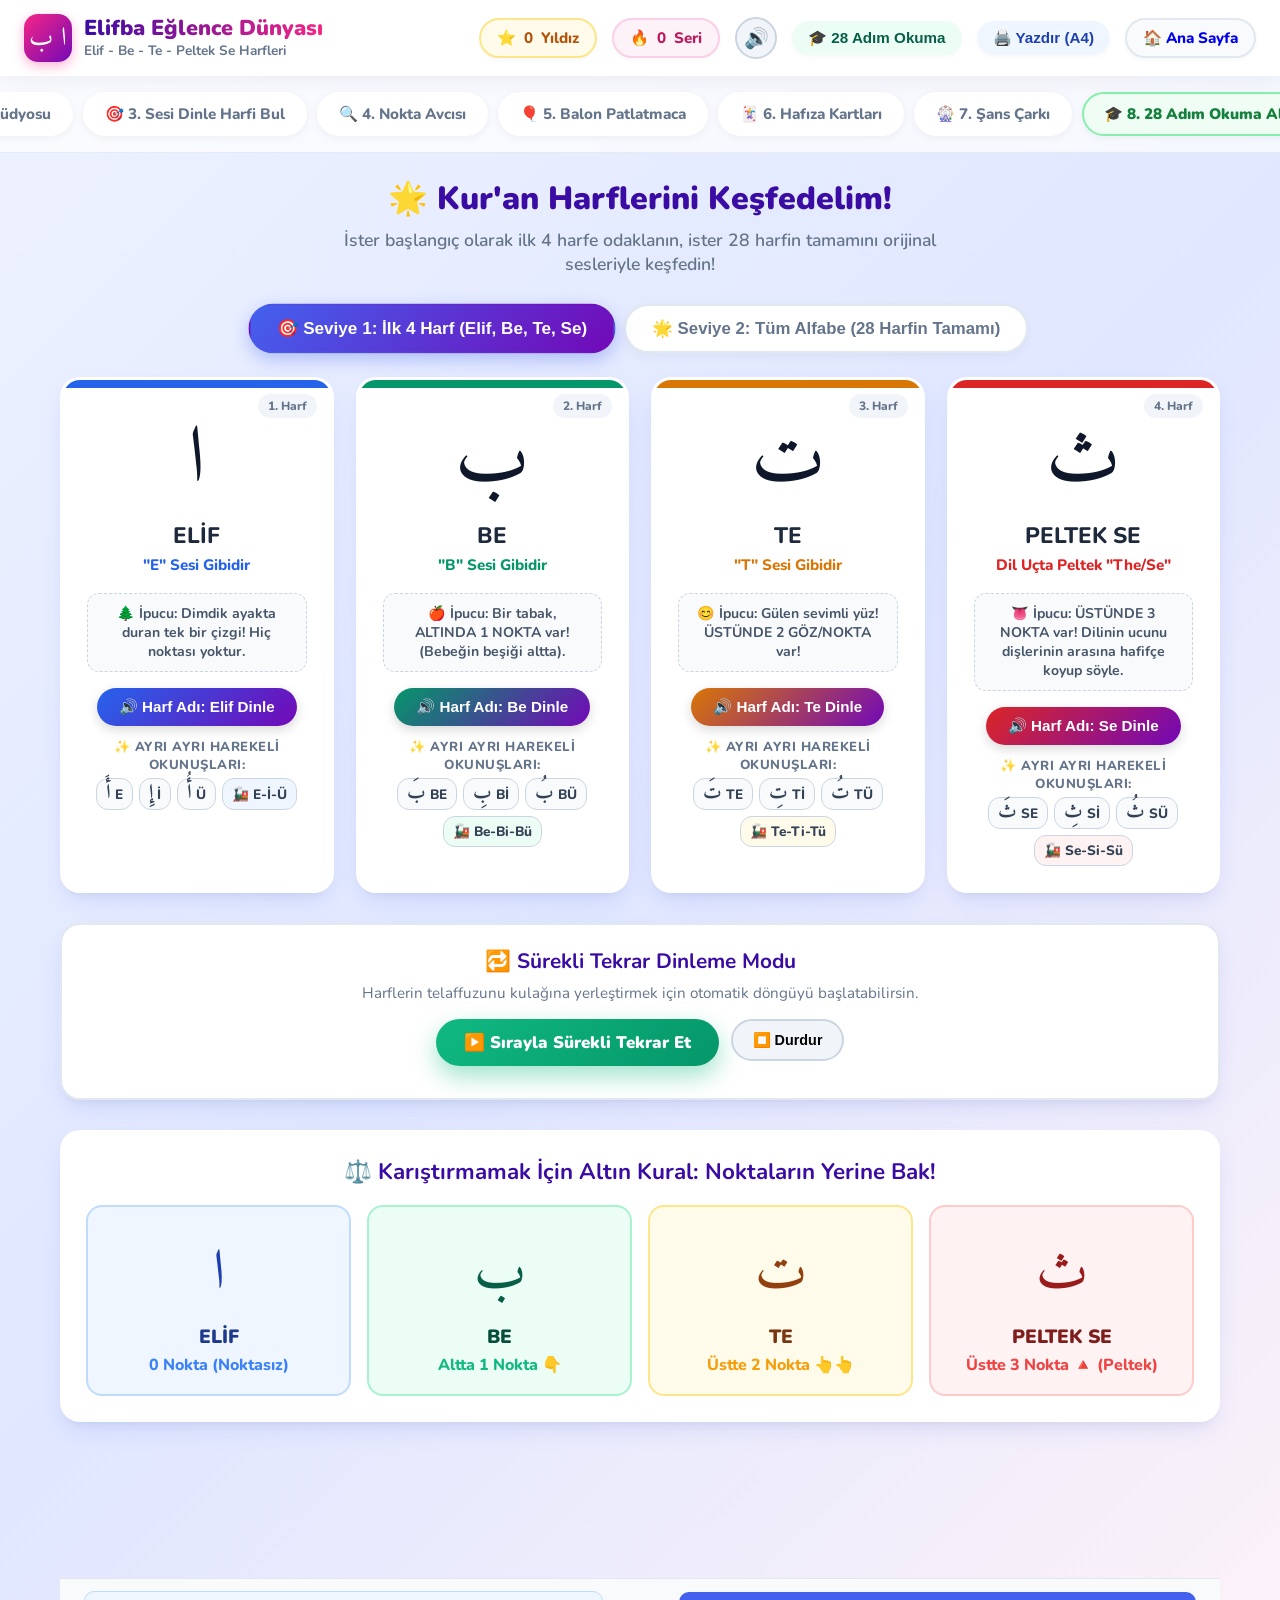
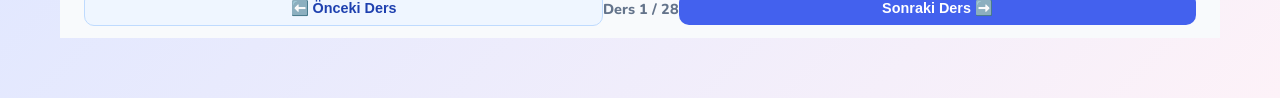
==== commit 3c274cc9: "28 Adim okuma alistirmalari ve hepsini basariyla bitirene kadar calisma takip sistemi entegre edildi" ====
--- a/oyunlar.html
+++ b/oyunlar.html
@@ -2274,6 +2274,7 @@
     }
 
 </style>
+  <link rel="stylesheet" href="mastery_styles.css">
 </head>
 <body>
 
@@ -2300,7 +2301,7 @@
         <span id="streakCount">0</span> Seri
       </div>
       <button class="btn-sound-toggle" id="btnSoundToggle" title="Oyun Efekt Seslerini Aç/Kapat">🔊</button>
-      <button class="stat-badge" style="border:none; cursor:pointer; background:#ecfdf5; color:#065f46; font-weight:800;" onclick="openLessonsTab()" title="28 Ders Adımını İncele">🎓 28 Ders</button>
+      <button class="stat-badge" style="border:none; cursor:pointer; background:#ecfdf5; color:#065f46; font-weight:800;" onclick="openLessonsTab()" title="28 Adım Okuma Alıştırmaları">🎓 28 Adım Okuma</button>
       <button class="stat-badge" style="border:none; cursor:pointer; background:#eff6ff; color:#1e40af; font-weight:800;" onclick="openPrintTab()" title="Yazdırılabilir Çalışma Sayfalarını Aç">🖨️ Yazdır (A4)</button>
       <a href="elifba.htm" style="text-decoration:none;" class="stat-badge" title="Tüm Elifba Derslerine Dön">🏠 Ana Sayfa</a>
     </div>
@@ -2315,7 +2316,7 @@
     <button class="tab-btn" data-tab="tab-balloons">🎈 5. Balon Patlatmaca</button>
     <button class="tab-btn" data-tab="tab-memory">🃏 6. Hafıza Kartları</button>
     <button class="tab-btn" data-tab="tab-wheel">🎡 7. Şans Çarkı</button>
-    <button class="tab-btn" data-tab="tab-lessons" style="background:#f0fdf4; border:2px solid #86efac; color:#15803d; font-weight:900;">🎓 8. 28 Ders Adımı (Tüm Müfredat)</button>
+    <button class="tab-btn" data-tab="tab-lessons" style="background:#f0fdf4; border:2px solid #86efac; color:#15803d; font-weight:900;">🎓 8. 28 Adım Okuma Alıştırmaları & Başarı Takibi</button>
     <button class="tab-btn" data-tab="tab-print" style="background:#fef2f2; border:2px solid #fecaca; color:#991b1b;">🖨️ 9. Sayfa Sayfa Yazdır</button>
   </nav>
 
@@ -2530,6 +2531,17 @@
       </div>
 
       <!-- Alt Kategori Butonları -->
+            <!-- 28 Adım Okuma Alıştırmaları Yönlendirme Bannerı -->
+      <div style="background: linear-gradient(135deg, #10b981, #059669); color: white; padding: 14px 22px; border-radius: 18px; margin-bottom: 24px; display: flex; justify-content: space-between; align-items: center; gap: 14px; flex-wrap: wrap; box-shadow: var(--shadow);">
+        <div>
+          <div style="font-weight: 900; font-size: 1.15rem; margin-bottom: 3px;">🎓 28 Ders Adımının Tamamını Okuma Alıştırması Olarak Çalışmak İster misiniz?</div>
+          <div style="font-size: 0.92rem; opacity: 0.95; font-weight: 600;">Harfler, Harekeler, Cezim, Med, Şedde ve Tenvinlerin tamamında 745 kelimeyi tek tek dinleyip başarılı olana kadar çalışabileceğiniz stüdyo hazır!</div>
+        </div>
+        <button onclick="document.querySelector(\'[data-tab=\\'tab-lessons\\']\').click()" style="background: white; color: #065f46; border: none; padding: 12px 24px; border-radius: 50px; font-weight: 900; font-size: 0.95rem; cursor: pointer; box-shadow: 0 4px 12px rgba(0,0,0,0.15); transition: transform 0.2s;" onmouseover="this.style.transform=\'scale(1.05)\'" onmouseout="this.style.transform=\'scale(1)\'">
+          🚀 28 Adım Okuma Alıştırmalarına Git ➔
+        </button>
+      </div>
+
       <div class="reading-subtabs">
         <button class="read-subtab-btn active" onclick="switchReadingMode('stage-words', this)">
           📖 1. Kelimeler & Karaoke Takip
@@ -3085,31 +3097,176 @@
   
 
     <!-- SEKME 8: TÜM 28 DERS ADIMI (MÜFREDAT GEZGİNİ & NAMAZ DUALARI) -->
+        <!-- SEKME 8: 28 ADIM İNTERAKTİF OKUMA ALIŞTIRMALARI & BAŞARI SİSTEMİ -->
     <section id="tab-lessons" class="view-section">
-      <div class="curriculum-section-header">
-        <h2>🎓 Kur'an-ı Kerim Elifbası: 28 Adımlık Tam Müfredat</h2>
-        <p>
-          Harflerden başlayıp harekeler, cezm, med, şedde, tenvin kuralları ve namaz dualarına kadar 28 adımın tamamı sesli ve açıklamalı olarak elinizin altında!
-        </p>
+      
+      <!-- 1. GENEL BAŞARI & MÜFREDAT KONTROL MERKEZİ -->
+      <div class="mastery-dashboard">
+        <div class="dash-top">
+          <div class="dash-title-group">
+            <div class="dash-icon">🏆</div>
+            <div>
+              <h2>28 Adım Okuma Alıştırmaları & Başarı Takibi</h2>
+              <p>Her adımdaki kelimeleri sırayla dinle, yüksek sesle oku ve "Ben Okudum" butonuna basarak tüm adımları %100 başarıyla tamamla!</p>
+            </div>
+          </div>
+          <div class="dash-stats-row">
+            <div class="dash-stat-box">
+              <span class="stat-num" id="totalReadCount">0 / 777</span>
+              <span class="stat-lbl">Okunan Kelime</span>
+            </div>
+            <div class="dash-stat-box">
+              <span class="stat-num" id="totalMasteredSteps">0 / 36</span>
+              <span class="stat-lbl">Tamamlanan Adım</span>
+            </div>
+            <div class="dash-stat-box highlight-gold">
+              <span class="stat-num" id="totalStarsEarned">⭐ 0</span>
+              <span class="stat-lbl">Kazanılan Yıldız</span>
+            </div>
+          </div>
+        </div>
+
+        <!-- Genel İlerleme Çubuğu -->
+        <div class="dash-progress-wrap">
+          <div class="dash-prog-labels">
+            <span>Genel Okuma Başarısı</span>
+            <span id="overallPercentageText">%0 Tamamlandı</span>
+          </div>
+          <div class="dash-prog-track">
+            <div class="dash-prog-bar" id="overallProgressBar" style="width: 0%"></div>
+          </div>
+        </div>
+
+        <!-- Hızlı Eylem Düğmeleri -->
+        <div class="dash-actions">
+          <button class="btn-dash-resume" onclick="window.resumeLastActiveStep()">
+            ▶️ Kaldığın Adımdan Devam Et: <strong id="resumeStepLabel" style="margin-left: 4px;">Ders 1</strong>
+          </button>
+          <button class="btn-dash-reset" onclick="window.confirmResetAllProgress()">
+            🔄 İlerlemeyi Baştan Başlat
+          </button>
+        </div>
       </div>
 
-      <!-- Müfredat Kategori Filtreleri -->
-      <div class="filter-chips-container">
-        <button class="filter-chip active" onclick="filterLessonsGrid('all', this)">🌟 Tüm Adımlar (28 Ders + 8 Dua)</button>
-        <button class="filter-chip" onclick="filterLessonsGrid('hareke', this)">🟢 1. Harfler & Harekeler (Ders 1-8)</button>
-        <button class="filter-chip" onclick="filterLessonsGrid('cezm', this)">🔵 2. Cezm & Kelimeler (Ders 9-11)</button>
-        <button class="filter-chip" onclick="filterLessonsGrid('med', this)">🟣 3. Med (Uzatma) Harfleri (Ders 12-16)</button>
-        <button class="filter-chip" onclick="filterLessonsGrid('sedde', this)">🔴 4. Şedde (Ders 17-19)</button>
-        <button class="filter-chip" onclick="filterLessonsGrid('tenvin', this)">🟠 5. Tenvinler (Ders 20-22)</button>
-        <button class="filter-chip" onclick="filterLessonsGrid('tecvid', this)">🟤 6. İleri Tecvid Kuralları (Ders 23-28)</button>
-        <button class="filter-chip" onclick="filterLessonsGrid('dua', this)">🤲 7. Namaz Duaları (8 Dua)</button>
+      <!-- 2. ADIM SEÇİCİ & KATEGORİ HARİTASI -->
+      <div class="step-nav-section">
+        <div class="step-nav-title">
+          <span>🗺️ Adım Seçici & İlerleme Haritası (36 Adım)</span>
+          <span style="font-size: 0.85rem; color: #64748b; font-weight: 700;">Bir adıma tıkla ve alıştırmaya başla!</span>
+        </div>
+
+        <!-- Kategori Çipleri -->
+        <div class="filter-chips-container" id="curriculumCatFilter" style="margin-bottom: 14px;">
+          <button class="filter-chip active" onclick="window.filterCurriculumCat('all', this)">🌟 Tüm Adımlar (36)</button>
+          <button class="filter-chip" onclick="window.filterCurriculumCat('hareke', this)">🟢 1. Harfler & Harekeler (1-8)</button>
+          <button class="filter-chip" onclick="window.filterCurriculumCat('cezm', this)">🔵 2. Cezimli Okuma (9-11)</button>
+          <button class="filter-chip" onclick="window.filterCurriculumCat('med', this)">🟣 3. Med Harfleri (12-16)</button>
+          <button class="filter-chip" onclick="window.filterCurriculumCat('sedde', this)">🔴 4. Şeddeli Okuma (17-19)</button>
+          <button class="filter-chip" onclick="window.filterCurriculumCat('tenvin', this)">🟠 5. Tenvinler (20-22)</button>
+          <button class="filter-chip" onclick="window.filterCurriculumCat('tecvid', this)">🟤 6. İleri Tecvid (23-28)</button>
+          <button class="filter-chip" onclick="window.filterCurriculumCat('dua', this)">🤲 7. Namaz Duaları (8)</button>
+        </div>
+
+        <!-- Adım Çipleri Izgarası -->
+        <div class="step-chips-grid" id="stepChipsContainer">
+          <!-- JS ile doldurulacak -->
+        </div>
       </div>
 
-      <!-- 28 Ders Kartları Izgarası -->
-      <div class="curriculum-grid" id="curriculumCardsGrid">
-        <!-- JavaScript ile dinamik olarak doldurulacak -->
+      <!-- 3. AKTİF ADIM İNTERAKTİF OKUMA ÇALIŞMA ALANI (STUDIO) -->
+      <div class="active-step-studio" id="activeStepStudio">
+        
+        <!-- Adım Başlığı & Kural Bilgisi -->
+        <div class="studio-step-banner">
+          <div class="studio-step-meta">
+            <span class="studio-cat-tag" id="studioCatTag">1. Harfler & Harekeler</span>
+            <span class="studio-step-tag" id="studioStepTag">Adım 1 / 28</span>
+          </div>
+          <div class="studio-title-row">
+            <h2 id="studioTitle">Ders 1: Harfler</h2>
+            <div style="display:flex; gap:8px;">
+              <button class="tool-btn" onclick="window.navigateStep(-1)" title="Önceki Adım">⬅️ Önceki</button>
+              <button class="tool-btn" onclick="window.navigateStep(1)" title="Sonraki Adım">Sonraki ➡️</button>
+            </div>
+          </div>
+          <div class="studio-rule-box">
+            <span class="rule-icon">💡</span>
+            <span id="studioRuleText">Arapça harflerin doğru çıkış yerlerini ve telaffuzlarını dinleyip öğrenin.</span>
+          </div>
+
+          <!-- Adım Başarı Çubuğu -->
+          <div class="studio-mastery-status">
+            <div class="mastery-status-header">
+              <span>🎯 Bu Adımdaki Okuma Başarısı:</span>
+              <strong id="studioMasteryCount">0 / 29 Kelime (%0)</strong>
+            </div>
+            <div class="mastery-progress-track">
+              <div class="mastery-progress-fill" id="studioMasteryFill" style="width: 0%"></div>
+            </div>
+            <div class="mastery-motivate-msg incomplete" id="studioMotivateMsg">
+              ⏳ <strong>Çalışmaya Başla!</strong> Kelimeleri tek tek dinle, yüksek sesle oku ve "Ben Okudum"a basarak adımı tamamla!
+            </div>
+          </div>
+        </div>
+
+        <!-- Araç Çubuğu (Görünüm & Filtreler) -->
+        <div class="studio-toolbar">
+          <div class="tool-group" id="drillModeGroup">
+            <span style="font-weight: 900; font-size: 0.82rem; color: #64748b; margin-right: 2px;">Görünüm:</span>
+            <button class="tool-btn active" data-drill-mode="grid" onclick="window.switchDrillViewMode('grid')">
+              📋 Izgara (Tümü)
+            </button>
+            <button class="tool-btn" data-drill-mode="flashcard" onclick="window.switchDrillViewMode('flashcard')">
+              🔍 Büyük Odak (Flashcard)
+            </button>
+            <button class="tool-btn" data-drill-mode="quiz" onclick="window.switchDrillViewMode('quiz')">
+              🎯 Adım Sonu Testi
+            </button>
+            <button class="tool-btn" id="btnToggleAutoLoop" onclick="window.toggleStepAutoLoop()">
+              ▶️ Sırayla Otomatik Dinle & Oku
+            </button>
+          </div>
+
+          <div class="tool-group" id="drillFilterGroup">
+            <span style="font-weight: 900; font-size: 0.82rem; color: #64748b; margin-right: 2px;">Filtrele:</span>
+            <button class="tool-btn active" onclick="window.filterDrillItems('all', this)">Tümü</button>
+            <button class="tool-btn" onclick="window.filterDrillItems('unread', this)">⏳ Kalanlar (Okunmayanlar)</button>
+            <button class="tool-btn" onclick="window.filterDrillItems('read', this)">✅ Okunanlar</button>
+          </div>
+        </div>
+
+        <!-- 1. Grid Görünümü -->
+        <div class="drill-grid" id="drillItemsGrid">
+          <!-- JS ile doldurulacak -->
+        </div>
+
+        <!-- 2. Flashcard Görünümü -->
+        <div id="flashcardViewContainer" style="display: none;">
+          <!-- JS ile doldurulacak -->
+        </div>
+
+        <!-- 3. Mini-Quiz Görünümü -->
+        <div id="stepQuizContainer" style="display: none;">
+          <!-- JS ile doldurulacak -->
+        </div>
+
       </div>
+
     </section>
+
+    <!-- ADIM BAŞARI KUTLAMA MODALI -->
+    <div id="stepTrophyModal" class="step-trophy-modal">
+      <div class="trophy-modal-card">
+        <div class="trophy-badge-icon">👑 🏆 🌟</div>
+        <h2 id="trophyStepTitle">🎉 MAŞALLAH! Adım Tamamlandı!</h2>
+        <p id="trophyStepDesc">Bu adımdaki tüm okuma alıştırmalarını başarıyla bitirdin!</p>
+        <div class="trophy-stars-box">⭐⭐⭐⭐⭐</div>
+        <div class="trophy-actions">
+          <button class="btn-trophy-next" id="btnTrophyNextStep">🚀 Sonraki Adıma Geç ➡️</button>
+          <button class="btn-trophy-repeat" onclick="window.closeStepCelebrationModal()">🔁 Bu Adımı Tekrar İncele</button>
+        </div>
+      </div>
+    </div>
 
 
     <!-- SEKME 9: ADIM ADIM YAZDIRILABİLİR ÇALIŞMA SAYFALARI (A4 BASKI) -->
@@ -3689,20 +3846,7 @@
     </section>
 
   
-  <!-- İNTERAKTİF DERS İNCELEME MODALI -->
-  <div id="lessonModal" class="lesson-modal-overlay">
-    <div class="lesson-modal-content">
-      <div class="lesson-modal-header">
-        <div class="lesson-modal-title" id="modalLessonTitle">
-          <span>📖</span> <span id="modalLessonHeading">Ders Adı</span>
-        </div>
-        <div style="display: flex; gap: 8px; align-items: center;">
-          <a id="modalExternalLink" href="#" target="_blank" style="text-decoration:none; background:#eff6ff; color:#1d4ed8; padding:6px 14px; border-radius:12px; font-size:0.85rem; font-weight:800;">
-            ↗️ Tam Ekranda Aç
-          </a>
-          <button class="lesson-modal-close" onclick="closeLessonModal()" title="Kapat">✕</button>
-        </div>
-      </div>
+  
       <div class="lesson-modal-body">
         <iframe id="modalLessonIframe" class="lesson-modal-iframe" src="about:blank"></iframe>
       </div>
@@ -4470,7 +4614,9 @@
         } else if (tabId === 'tab-wheel') {
           drawWheel();
         } else if (tabId === 'tab-lessons') {
-          renderCurriculumCards('all');
+          if (typeof window.initMasterySystem === 'function') {
+            window.initMasterySystem();
+          }
         }
       });
     });
@@ -5379,5 +5525,7 @@
       }
     };
   </script>
+  <script src="curriculum_data.js"></script>
+  <script src="mastery_system.js"></script>
 </body>
 </html>
--- a/mastery_styles.css
+++ b/mastery_styles.css
@@ -0,0 +1,841 @@
+
+    /* =========================================================
+       28 ADIM İNTERAKTİF OKUMA ALIŞTIRMALARI & BAŞARI SİSTEMİ
+       ========================================================= */
+    .mastery-dashboard {
+      background: linear-gradient(135deg, #1e1b4b 0%, #312e81 60%, #4338ca 100%);
+      color: white;
+      border-radius: var(--radius);
+      padding: 26px 30px;
+      margin-bottom: 25px;
+      box-shadow: 0 15px 35px -5px rgba(49, 46, 129, 0.4);
+      position: relative;
+      overflow: hidden;
+      border: 2px solid rgba(255, 255, 255, 0.15);
+    }
+    .mastery-dashboard::before {
+      content: '';
+      position: absolute;
+      top: -60px;
+      right: -60px;
+      width: 200px;
+      height: 200px;
+      border-radius: 50%;
+      background: radial-gradient(circle, rgba(247, 37, 133, 0.25) 0%, transparent 70%);
+      pointer-events: none;
+    }
+
+    .dash-top {
+      display: flex;
+      justify-content: space-between;
+      align-items: center;
+      gap: 20px;
+      flex-wrap: wrap;
+      margin-bottom: 20px;
+    }
+    .dash-title-group {
+      display: flex;
+      align-items: center;
+      gap: 16px;
+    }
+    .dash-icon {
+      width: 58px;
+      height: 58px;
+      border-radius: 18px;
+      background: rgba(255, 255, 255, 0.15);
+      backdrop-filter: blur(8px);
+      display: flex;
+      align-items: center;
+      justify-content: center;
+      font-size: 2.2rem;
+      border: 1.5px solid rgba(255, 255, 255, 0.25);
+      flex-shrink: 0;
+    }
+    .dash-title-group h2 {
+      font-size: 1.7rem;
+      font-weight: 900;
+      letter-spacing: -0.5px;
+      margin-bottom: 4px;
+    }
+    .dash-title-group p {
+      font-size: 0.95rem;
+      color: #c7d2fe;
+      font-weight: 600;
+      max-width: 550px;
+      line-height: 1.4;
+    }
+
+    .dash-stats-row {
+      display: flex;
+      gap: 12px;
+      flex-wrap: wrap;
+    }
+    .dash-stat-box {
+      background: rgba(255, 255, 255, 0.12);
+      backdrop-filter: blur(10px);
+      border: 1.5px solid rgba(255, 255, 255, 0.18);
+      border-radius: 16px;
+      padding: 10px 18px;
+      text-align: center;
+      min-width: 110px;
+      transition: transform 0.2s;
+    }
+    .dash-stat-box:hover {
+      transform: translateY(-2px);
+      background: rgba(255, 255, 255, 0.18);
+    }
+    .dash-stat-box.highlight-gold {
+      background: linear-gradient(135deg, rgba(245, 158, 11, 0.25), rgba(217, 119, 6, 0.25));
+      border-color: rgba(251, 191, 36, 0.5);
+    }
+    .dash-stat-box .stat-num {
+      display: block;
+      font-size: 1.6rem;
+      font-weight: 900;
+      color: #ffffff;
+      line-height: 1.1;
+    }
+    .dash-stat-box.highlight-gold .stat-num {
+      color: #fde047;
+    }
+    .dash-stat-box .stat-lbl {
+      display: block;
+      font-size: 0.72rem;
+      font-weight: 800;
+      text-transform: uppercase;
+      letter-spacing: 0.5px;
+      color: #c7d2fe;
+      margin-top: 3px;
+    }
+
+    .dash-progress-wrap {
+      background: rgba(0, 0, 0, 0.2);
+      border-radius: 16px;
+      padding: 14px 18px;
+      margin-bottom: 16px;
+      border: 1px solid rgba(255, 255, 255, 0.1);
+    }
+    .dash-prog-labels {
+      display: flex;
+      justify-content: space-between;
+      font-size: 0.88rem;
+      font-weight: 800;
+      margin-bottom: 8px;
+      color: #e0e7ff;
+    }
+    .dash-prog-track {
+      height: 14px;
+      background: rgba(255, 255, 255, 0.15);
+      border-radius: 10px;
+      overflow: hidden;
+      position: relative;
+    }
+    .dash-prog-bar {
+      height: 100%;
+      border-radius: 10px;
+      background: linear-gradient(90deg, #10b981 0%, #06b6d4 50%, #f59e0b 100%);
+      transition: width 0.6s cubic-bezier(0.34, 1.56, 0.64, 1);
+      box-shadow: 0 0 12px rgba(16, 185, 129, 0.6);
+    }
+
+    .dash-actions {
+      display: flex;
+      justify-content: space-between;
+      align-items: center;
+      gap: 12px;
+      flex-wrap: wrap;
+    }
+    .btn-dash-resume {
+      background: linear-gradient(135deg, #10b981, #059669);
+      color: white;
+      border: none;
+      padding: 10px 22px;
+      border-radius: 50px;
+      font-weight: 800;
+      font-size: 0.95rem;
+      cursor: pointer;
+      display: flex;
+      align-items: center;
+      gap: 8px;
+      box-shadow: 0 4px 15px rgba(16, 185, 129, 0.4);
+      transition: all 0.2s;
+    }
+    .btn-dash-resume:hover {
+      transform: translateY(-2px) scale(1.02);
+      box-shadow: 0 6px 20px rgba(16, 185, 129, 0.5);
+    }
+    .btn-dash-reset {
+      background: transparent;
+      color: #cbd5e1;
+      border: 1.5px solid rgba(255, 255, 255, 0.2);
+      padding: 8px 16px;
+      border-radius: 50px;
+      font-weight: 700;
+      font-size: 0.85rem;
+      cursor: pointer;
+      transition: all 0.2s;
+    }
+    .btn-dash-reset:hover {
+      background: rgba(239, 68, 68, 0.2);
+      border-color: #ef4444;
+      color: #fca5a5;
+    }
+
+    /* Adım Haritası / Seçici Ribbon */
+    .step-nav-section {
+      background: white;
+      border-radius: var(--radius);
+      padding: 20px;
+      box-shadow: var(--shadow);
+      margin-bottom: 25px;
+      border: 2px solid #e2e8f0;
+    }
+    .step-nav-title {
+      display: flex;
+      justify-content: space-between;
+      align-items: center;
+      margin-bottom: 14px;
+      font-weight: 800;
+      font-size: 1.05rem;
+      color: #0f172a;
+    }
+
+    .step-chips-grid {
+      display: grid;
+      grid-template-columns: repeat(auto-fill, minmax(180px, 1fr));
+      gap: 10px;
+      max-height: 280px;
+      overflow-y: auto;
+      padding-right: 6px;
+    }
+    .step-chips-grid::-webkit-scrollbar {
+      width: 6px;
+    }
+    .step-chips-grid::-webkit-scrollbar-thumb {
+      background: #cbd5e1;
+      border-radius: 10px;
+    }
+
+    .step-chip-card {
+      background: #f8fafc;
+      border: 2px solid #e2e8f0;
+      border-radius: 14px;
+      padding: 10px 12px;
+      cursor: pointer;
+      display: flex;
+      flex-direction: column;
+      gap: 4px;
+      transition: all 0.2s cubic-bezier(0.34, 1.56, 0.64, 1);
+      position: relative;
+    }
+    .step-chip-card:hover {
+      transform: translateY(-2px);
+      border-color: var(--primary);
+      background: #f0f4ff;
+    }
+    .step-chip-card.active {
+      background: linear-gradient(135deg, #eff6ff, #dbeafe);
+      border-color: var(--primary);
+      box-shadow: 0 4px 14px rgba(67, 97, 238, 0.25);
+      transform: scale(1.02);
+    }
+    .step-chip-card.mastered {
+      background: #f0fdf4;
+      border-color: #86efac;
+    }
+    .step-chip-card.mastered.active {
+      border-color: #10b981;
+      box-shadow: 0 4px 14px rgba(16, 185, 129, 0.25);
+    }
+
+    .step-chip-header {
+      display: flex;
+      justify-content: space-between;
+      align-items: center;
+    }
+    .step-chip-num {
+      font-size: 0.75rem;
+      font-weight: 900;
+      color: var(--primary);
+      background: white;
+      padding: 2px 7px;
+      border-radius: 10px;
+      border: 1px solid #cbd5e1;
+    }
+    .step-chip-badge {
+      font-size: 0.78rem;
+      font-weight: 800;
+    }
+    .step-chip-title {
+      font-size: 0.88rem;
+      font-weight: 800;
+      color: #1e293b;
+      white-space: nowrap;
+      overflow: hidden;
+      text-overflow: ellipsis;
+      line-height: 1.2;
+    }
+    .step-chip-mini-bar {
+      height: 5px;
+      background: #e2e8f0;
+      border-radius: 4px;
+      overflow: hidden;
+      margin-top: 4px;
+    }
+    .step-chip-mini-fill {
+      height: 100%;
+      background: var(--primary);
+      border-radius: 4px;
+      transition: width 0.3s;
+    }
+    .step-chip-card.mastered .step-chip-mini-fill {
+      background: #10b981;
+    }
+
+    /* Aktif Adım Okuma Stüdyosu (Workspace) */
+    .active-step-studio {
+      background: white;
+      border-radius: 24px;
+      padding: 28px 24px;
+      box-shadow: var(--shadow-lg);
+      border: 2px solid #e2e8f0;
+      margin-bottom: 35px;
+      position: relative;
+    }
+
+    .studio-step-banner {
+      background: linear-gradient(135deg, #f8fafc, #edf2f7);
+      border-radius: 18px;
+      padding: 20px 24px;
+      border: 2px solid #e2e8f0;
+      margin-bottom: 22px;
+      position: relative;
+    }
+    .studio-step-meta {
+      display: flex;
+      align-items: center;
+      gap: 10px;
+      margin-bottom: 8px;
+      flex-wrap: wrap;
+    }
+    .studio-cat-tag {
+      font-size: 0.78rem;
+      font-weight: 900;
+      color: white;
+      background: var(--step-color, var(--primary));
+      padding: 4px 12px;
+      border-radius: 20px;
+    }
+    .studio-step-tag {
+      font-size: 0.78rem;
+      font-weight: 800;
+      color: #475569;
+      background: white;
+      padding: 4px 10px;
+      border-radius: 12px;
+      border: 1px solid #cbd5e1;
+    }
+
+    .studio-title-row {
+      display: flex;
+      justify-content: space-between;
+      align-items: center;
+      gap: 16px;
+      flex-wrap: wrap;
+      margin-bottom: 8px;
+    }
+    .studio-title-row h2 {
+      font-size: 1.85rem;
+      font-weight: 900;
+      color: #0f172a;
+      line-height: 1.2;
+    }
+
+    .studio-rule-box {
+      background: white;
+      border: 1.5px dashed #cbd5e1;
+      border-radius: 12px;
+      padding: 12px 16px;
+      font-size: 0.95rem;
+      color: #334155;
+      font-weight: 700;
+      margin-bottom: 16px;
+      display: flex;
+      align-items: flex-start;
+      gap: 10px;
+      line-height: 1.45;
+    }
+    .studio-rule-box .rule-icon {
+      font-size: 1.3rem;
+      flex-shrink: 0;
+    }
+
+    /* Adım Hedef / İlerleme Çubuğu */
+    .studio-mastery-status {
+      background: white;
+      border: 2px solid #e2e8f0;
+      border-radius: 14px;
+      padding: 14px 18px;
+    }
+    .mastery-status-header {
+      display: flex;
+      justify-content: space-between;
+      align-items: center;
+      font-weight: 800;
+      font-size: 0.92rem;
+      margin-bottom: 8px;
+    }
+    .mastery-progress-track {
+      height: 12px;
+      background: #e2e8f0;
+      border-radius: 10px;
+      overflow: hidden;
+      margin-bottom: 8px;
+    }
+    .mastery-progress-fill {
+      height: 100%;
+      border-radius: 10px;
+      background: linear-gradient(90deg, var(--primary), #10b981);
+      transition: width 0.4s cubic-bezier(0.34, 1.56, 0.64, 1);
+    }
+    .mastery-motivate-msg {
+      font-size: 0.88rem;
+      font-weight: 800;
+      display: flex;
+      align-items: center;
+      gap: 6px;
+    }
+    .mastery-motivate-msg.incomplete {
+      color: #b45309;
+    }
+    .mastery-motivate-msg.complete {
+      color: #059669;
+    }
+
+    /* Çalışma Araç Çubuğu (Toolbar) */
+    .studio-toolbar {
+      display: flex;
+      justify-content: space-between;
+      align-items: center;
+      gap: 12px;
+      margin-bottom: 22px;
+      flex-wrap: wrap;
+      background: #f8fafc;
+      padding: 12px 16px;
+      border-radius: 16px;
+      border: 1.5px solid #e2e8f0;
+    }
+    .tool-group {
+      display: flex;
+      align-items: center;
+      gap: 8px;
+      flex-wrap: wrap;
+    }
+    .tool-btn {
+      padding: 8px 16px;
+      border-radius: 50px;
+      border: 1.5px solid #cbd5e1;
+      background: white;
+      font-weight: 800;
+      font-size: 0.85rem;
+      color: #475569;
+      cursor: pointer;
+      display: flex;
+      align-items: center;
+      gap: 6px;
+      transition: all 0.2s;
+    }
+    .tool-btn:hover {
+      border-color: var(--primary);
+      color: var(--primary);
+      background: #eff6ff;
+    }
+    .tool-btn.active {
+      background: var(--primary);
+      color: white;
+      border-color: var(--primary);
+      box-shadow: 0 4px 10px rgba(67, 97, 238, 0.25);
+    }
+
+    /* Okuma Kartları Izgarası (Drill Grid) */
+    .drill-grid {
+      display: grid;
+      grid-template-columns: repeat(auto-fill, minmax(210px, 1fr));
+      gap: 16px;
+    }
+
+    .drill-card {
+      background: white;
+      border: 2px solid #e2e8f0;
+      border-radius: 18px;
+      padding: 16px;
+      box-shadow: var(--shadow);
+      display: flex;
+      flex-direction: column;
+      align-items: center;
+      justify-content: space-between;
+      position: relative;
+      transition: all 0.25s cubic-bezier(0.34, 1.56, 0.64, 1);
+      cursor: pointer;
+      overflow: hidden;
+    }
+    .drill-card:hover {
+      transform: translateY(-5px);
+      box-shadow: var(--shadow-lg);
+      border-color: var(--primary);
+    }
+    .drill-card.playing {
+      border-color: #3b82f6;
+      box-shadow: 0 0 20px rgba(59, 130, 246, 0.4);
+      animation: pulseBorder 1.2s infinite;
+    }
+    @keyframes pulseBorder {
+      0% { transform: scale(1); }
+      50% { transform: scale(1.02); }
+      100% { transform: scale(1); }
+    }
+    .drill-card.mastered {
+      background: #f0fdf4;
+      border-color: #86efac;
+    }
+    .drill-card.mastered:hover {
+      border-color: #10b981;
+    }
+
+    .drill-card-top {
+      display: flex;
+      justify-content: space-between;
+      align-items: center;
+      width: 100%;
+      margin-bottom: 8px;
+    }
+    .drill-item-num {
+      font-size: 0.75rem;
+      font-weight: 900;
+      color: #64748b;
+      background: #f1f5f9;
+      padding: 2px 8px;
+      border-radius: 10px;
+    }
+    .drill-status-tag {
+      font-size: 0.72rem;
+      font-weight: 800;
+      padding: 2px 8px;
+      border-radius: 10px;
+      background: #f1f5f9;
+      color: #64748b;
+    }
+    .drill-card.mastered .drill-status-tag {
+      background: #dcfce7;
+      color: #15803d;
+    }
+
+    .drill-img-container {
+      width: 100%;
+      min-height: 100px;
+      display: flex;
+      align-items: center;
+      justify-content: center;
+      margin: 8px 0 12px;
+      padding: 6px;
+      background: #ffffff;
+      border-radius: 12px;
+      position: relative;
+    }
+    .drill-img {
+      max-width: 95%;
+      max-height: 85px;
+      object-fit: contain;
+      image-rendering: -webkit-optimize-contrast;
+      image-rendering: crisp-edges;
+      transition: transform 0.2s;
+    }
+    .drill-card:hover .drill-img {
+      transform: scale(1.08);
+    }
+
+    .drill-sound-waves {
+      display: none;
+      position: absolute;
+      bottom: 2px;
+      gap: 3px;
+      align-items: flex-end;
+      height: 16px;
+    }
+    .drill-card.playing .drill-sound-waves {
+      display: flex;
+    }
+    .wave-bar {
+      width: 3px;
+      background: #3b82f6;
+      border-radius: 3px;
+      animation: waveMove 0.8s infinite ease-in-out;
+    }
+    .wave-bar:nth-child(1) { height: 6px; animation-delay: 0.1s; }
+    .wave-bar:nth-child(2) { height: 14px; animation-delay: 0.2s; }
+    .wave-bar:nth-child(3) { height: 10px; animation-delay: 0.3s; }
+    .wave-bar:nth-child(4) { height: 16px; animation-delay: 0.4s; }
+    .wave-bar:nth-child(5) { height: 8px; animation-delay: 0.5s; }
+    @keyframes waveMove {
+      0%, 100% { transform: scaleY(0.4); }
+      50% { transform: scaleY(1); }
+    }
+
+    .drill-actions {
+      display: flex;
+      gap: 6px;
+      width: 100%;
+      margin-top: 6px;
+    }
+    .btn-drill-listen {
+      flex: 1;
+      padding: 8px 10px;
+      border-radius: 10px;
+      border: 1.5px solid #bfdbfe;
+      background: #eff6ff;
+      color: #1e40af;
+      font-weight: 800;
+      font-size: 0.82rem;
+      cursor: pointer;
+      display: flex;
+      align-items: center;
+      justify-content: center;
+      gap: 4px;
+      transition: all 0.15s;
+    }
+    .btn-drill-listen:hover {
+      background: #dbeafe;
+      transform: scale(1.02);
+    }
+    .btn-drill-confirm {
+      flex: 1.2;
+      padding: 8px 10px;
+      border-radius: 10px;
+      border: none;
+      background: linear-gradient(135deg, #10b981, #059669);
+      color: white;
+      font-weight: 800;
+      font-size: 0.82rem;
+      cursor: pointer;
+      display: flex;
+      align-items: center;
+      justify-content: center;
+      gap: 4px;
+      transition: all 0.15s;
+      box-shadow: 0 2px 8px rgba(16, 185, 129, 0.3);
+    }
+    .btn-drill-confirm:hover {
+      filter: brightness(1.1);
+      transform: scale(1.03);
+    }
+    .drill-card.mastered .btn-drill-confirm {
+      background: #ecfdf5;
+      color: #065f46;
+      border: 1.5px solid #a7f3d0;
+      box-shadow: none;
+    }
+
+    /* Flashcard (Büyük Odak Modu) */
+    .flashcard-wrapper {
+      display: flex;
+      flex-direction: column;
+      align-items: center;
+      padding: 20px 10px;
+    }
+    .big-flashcard {
+      background: white;
+      border-radius: 28px;
+      width: 100%;
+      max-width: 620px;
+      min-height: 380px;
+      padding: 30px;
+      box-shadow: 0 20px 40px rgba(0, 0, 0, 0.12);
+      border: 3px solid #e2e8f0;
+      display: flex;
+      flex-direction: column;
+      justify-content: space-between;
+      align-items: center;
+      position: relative;
+      transition: all 0.3s cubic-bezier(0.34, 1.56, 0.64, 1);
+    }
+    .big-flashcard.mastered {
+      background: #f0fdf4;
+      border-color: #86efac;
+    }
+    .big-flashcard .fc-top {
+      display: flex;
+      justify-content: space-between;
+      width: 100%;
+      align-items: center;
+    }
+    .big-flashcard .fc-counter {
+      font-size: 1rem;
+      font-weight: 900;
+      color: #64748b;
+      background: #f1f5f9;
+      padding: 4px 14px;
+      border-radius: 20px;
+    }
+    .big-flashcard .fc-img-box {
+      width: 100%;
+      height: 180px;
+      display: flex;
+      align-items: center;
+      justify-content: center;
+      cursor: pointer;
+      position: relative;
+    }
+    .big-flashcard .fc-img-box img {
+      max-width: 85%;
+      max-height: 160px;
+      object-fit: contain;
+      image-rendering: -webkit-optimize-contrast;
+      transition: transform 0.2s;
+    }
+    .big-flashcard .fc-img-box:hover img {
+      transform: scale(1.12);
+    }
+    .fc-nav-row {
+      display: flex;
+      gap: 12px;
+      width: 100%;
+      justify-content: space-between;
+      margin-top: 15px;
+    }
+    .btn-fc-nav {
+      padding: 12px 24px;
+      border-radius: 50px;
+      border: 2px solid #cbd5e1;
+      background: white;
+      font-weight: 800;
+      font-size: 1rem;
+      color: #334155;
+      cursor: pointer;
+      display: flex;
+      align-items: center;
+      gap: 6px;
+      transition: all 0.2s;
+    }
+    .btn-fc-nav:hover {
+      border-color: var(--primary);
+      color: var(--primary);
+    }
+    .btn-fc-confirm {
+      flex: 1;
+      max-width: 240px;
+      padding: 14px 20px;
+      border-radius: 50px;
+      border: none;
+      background: linear-gradient(135deg, #10b981, #059669);
+      color: white;
+      font-weight: 900;
+      font-size: 1.1rem;
+      cursor: pointer;
+      box-shadow: 0 6px 18px rgba(16, 185, 129, 0.35);
+      transition: all 0.2s;
+    }
+    .btn-fc-confirm:hover {
+      transform: scale(1.03);
+      box-shadow: 0 8px 22px rgba(16, 185, 129, 0.45);
+    }
+
+    /* Adım Sonu Başarı Töreni Modalı (Grand Trophy Modal) */
+    .step-trophy-modal {
+      position: fixed;
+      top: 0;
+      left: 0;
+      right: 0;
+      bottom: 0;
+      background: rgba(15, 23, 42, 0.85);
+      backdrop-filter: blur(8px);
+      z-index: 10000;
+      display: none;
+      align-items: center;
+      justify-content: center;
+      padding: 20px;
+    }
+    .step-trophy-modal.active {
+      display: flex;
+    }
+    .trophy-modal-card {
+      background: white;
+      border-radius: 32px;
+      max-width: 580px;
+      width: 100%;
+      padding: 40px 32px;
+      text-align: center;
+      box-shadow: 0 25px 60px -15px rgba(0, 0, 0, 0.5);
+      position: relative;
+      animation: popInModal 0.4s cubic-bezier(0.34, 1.56, 0.64, 1);
+      border: 4px solid #fef08a;
+    }
+    @keyframes popInModal {
+      from { transform: scale(0.8); opacity: 0; }
+      to { transform: scale(1); opacity: 1; }
+    }
+    .trophy-badge-icon {
+      font-size: 5rem;
+      line-height: 1;
+      margin-bottom: 12px;
+      filter: drop-shadow(0 10px 15px rgba(245, 158, 11, 0.4));
+      animation: floatTrophy 2s ease-in-out infinite;
+    }
+    @keyframes floatTrophy {
+      0%, 100% { transform: translateY(0); }
+      50% { transform: translateY(-10px); }
+    }
+    .trophy-modal-card h2 {
+      font-size: 2.1rem;
+      font-weight: 900;
+      color: #1e1b4b;
+      margin-bottom: 8px;
+    }
+    .trophy-modal-card p {
+      font-size: 1.05rem;
+      color: #475569;
+      font-weight: 700;
+      line-height: 1.5;
+      margin-bottom: 24px;
+    }
+    .trophy-stars-box {
+      font-size: 2.4rem;
+      letter-spacing: 6px;
+      margin-bottom: 24px;
+      color: #f59e0b;
+    }
+    .trophy-actions {
+      display: flex;
+      gap: 12px;
+      justify-content: center;
+      flex-wrap: wrap;
+    }
+    .btn-trophy-next {
+      background: linear-gradient(135deg, #10b981, #059669);
+      color: white;
+      border: none;
+      padding: 14px 32px;
+      border-radius: 50px;
+      font-weight: 900;
+      font-size: 1.1rem;
+      cursor: pointer;
+      box-shadow: 0 8px 25px rgba(16, 185, 129, 0.45);
+      transition: all 0.2s;
+    }
+    .btn-trophy-next:hover {
+      transform: translateY(-3px) scale(1.02);
+      box-shadow: 0 12px 30px rgba(16, 185, 129, 0.55);
+    }
+    .btn-trophy-repeat {
+      background: #f1f5f9;
+      color: #334155;
+      border: 2px solid #cbd5e1;
+      padding: 12px 24px;
+      border-radius: 50px;
+      font-weight: 800;
+      font-size: 0.95rem;
+      cursor: pointer;
+      transition: all 0.2s;
+    }
+    .btn-trophy-repeat:hover {
+      background: #e2e8f0;
+    }
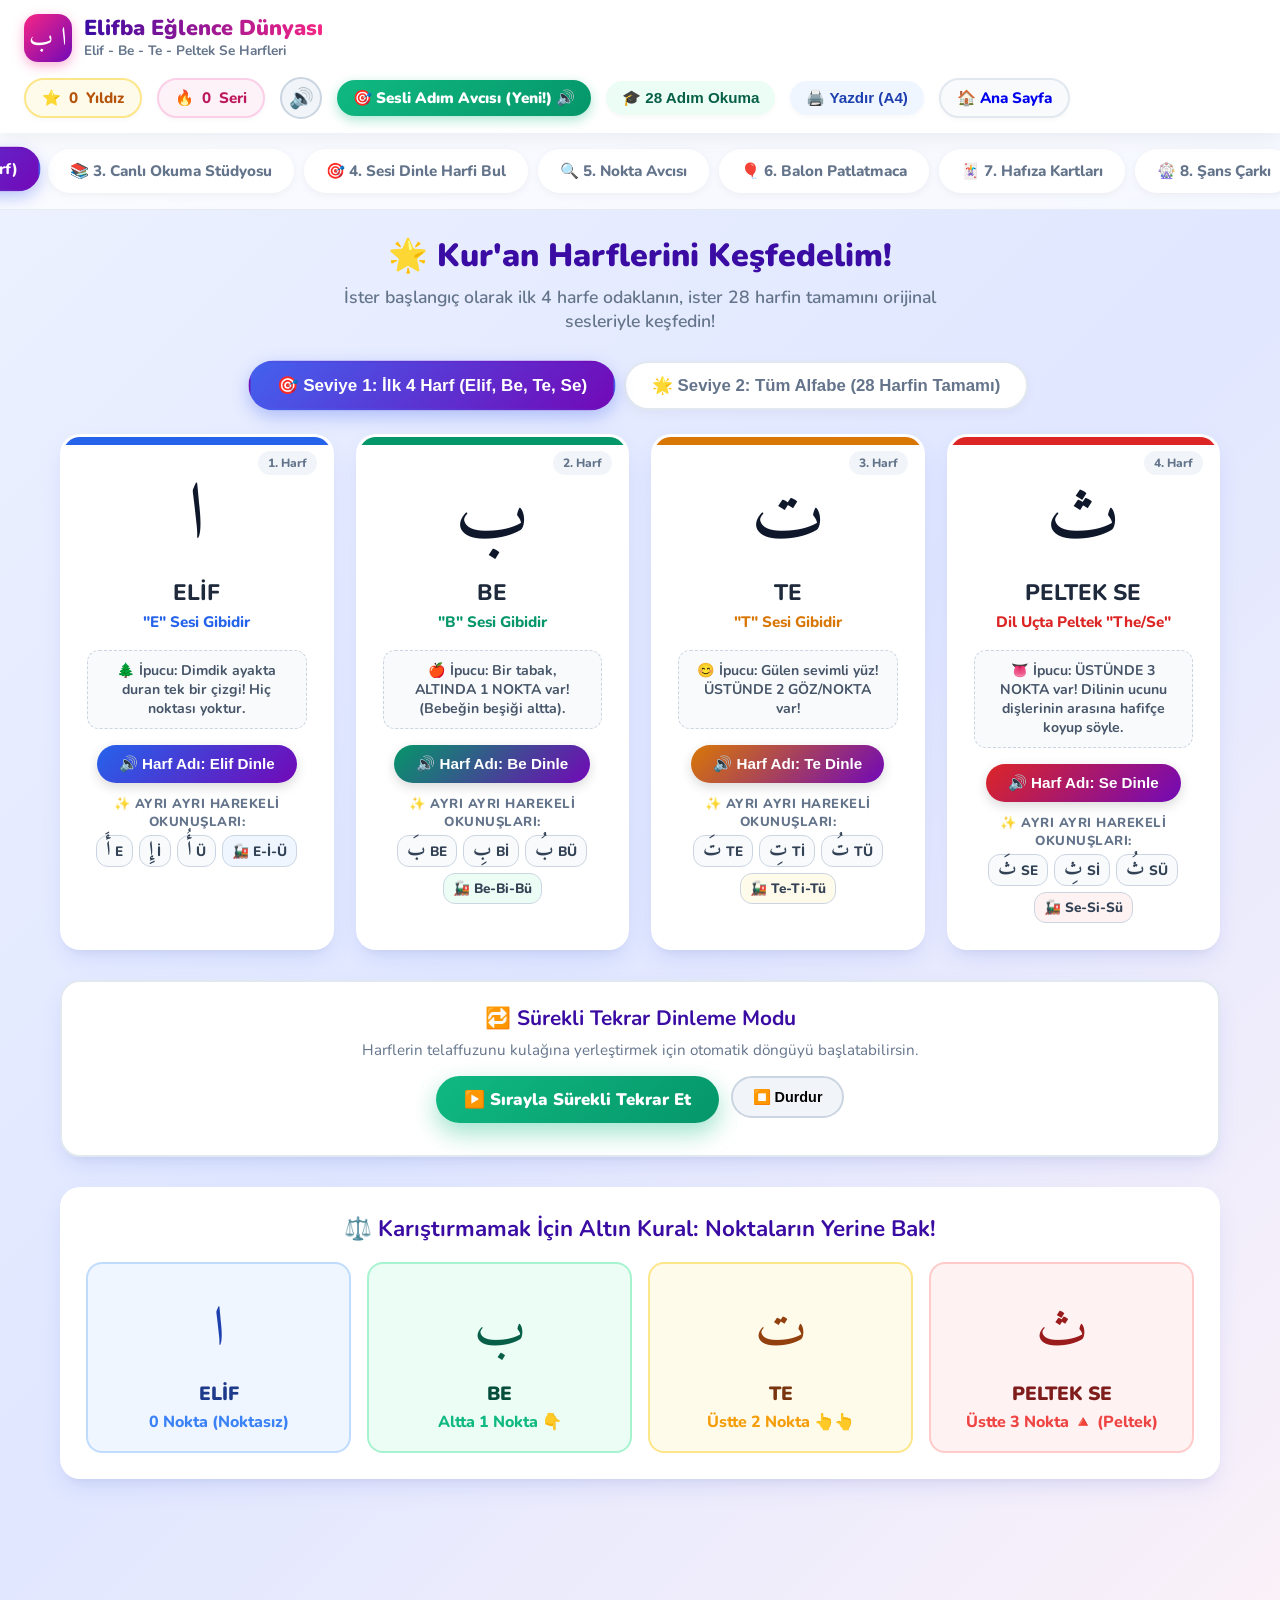
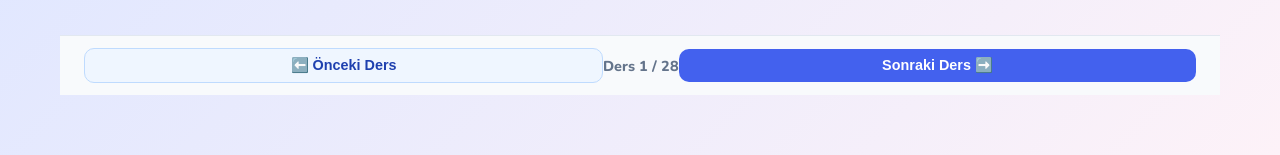
==== commit 2214d3c3: "Yeni sistem kuruldu: Sesli Adim Avcisi ile tum harf ve kelimeler ekranda secenek olarak duruyor, kar" ====
--- a/oyunlar.html
+++ b/oyunlar.html
@@ -2301,6 +2301,7 @@
         <span id="streakCount">0</span> Seri
       </div>
       <button class="btn-sound-toggle" id="btnSoundToggle" title="Oyun Efekt Seslerini Aç/Kapat">🔊</button>
+      <a href="sesli_adimlar.html" class="stat-badge" style="text-decoration:none; background: linear-gradient(135deg, #10b981, #059669); color:white; font-weight:900; border:none; box-shadow:0 4px 12px rgba(16,185,129,0.35);" title="Tüm Adımlarda Sesi Dinle, Seçeneklerden Doğruyu Bul">🎯 Sesli Adım Avcısı (Yeni!) 🔊</a>
       <button class="stat-badge" style="border:none; cursor:pointer; background:#ecfdf5; color:#065f46; font-weight:800;" onclick="openLessonsTab()" title="28 Adım Okuma Alıştırmaları">🎓 28 Adım Okuma</button>
       <button class="stat-badge" style="border:none; cursor:pointer; background:#eff6ff; color:#1e40af; font-weight:800;" onclick="openPrintTab()" title="Yazdırılabilir Çalışma Sayfalarını Aç">🖨️ Yazdır (A4)</button>
       <a href="elifba.htm" style="text-decoration:none;" class="stat-badge" title="Tüm Elifba Derslerine Dön">🏠 Ana Sayfa</a>
@@ -2309,15 +2310,16 @@
 
   <!-- Sekmeler (28 Harf + 28 Ders Adımı Tam Set) -->
   <nav class="tabs-nav">
-    <button class="tab-btn active" data-tab="tab-letters">📖 1. Harfleri Keşfet (28 Harf)</button>
-    <button class="tab-btn" data-tab="tab-reading">📚 2. Canlı Okuma Stüdyosu</button>
-    <button class="tab-btn" data-tab="tab-quiz">🎯 3. Sesi Dinle Harfi Bul</button>
-    <button class="tab-btn" data-tab="tab-dots">🔍 4. Nokta Avcısı</button>
-    <button class="tab-btn" data-tab="tab-balloons">🎈 5. Balon Patlatmaca</button>
-    <button class="tab-btn" data-tab="tab-memory">🃏 6. Hafıza Kartları</button>
-    <button class="tab-btn" data-tab="tab-wheel">🎡 7. Şans Çarkı</button>
-    <button class="tab-btn" data-tab="tab-lessons" style="background:#f0fdf4; border:2px solid #86efac; color:#15803d; font-weight:900;">🎓 8. 28 Adım Okuma Alıştırmaları & Başarı Takibi</button>
-    <button class="tab-btn" data-tab="tab-print" style="background:#fef2f2; border:2px solid #fecaca; color:#991b1b;">🖨️ 9. Sayfa Sayfa Yazdır</button>
+    <a href="sesli_adimlar.html" class="tab-btn" style="background: linear-gradient(135deg, #10b981, #059669); color:white; font-weight:900; text-decoration:none; display:inline-flex; align-items:center; gap:6px; box-shadow: 0 4px 12px rgba(16,185,129,0.25);">🚀 1. Sesli Adım Avcısı (Tüm Adımlar)</a>
+    <button class="tab-btn active" data-tab="tab-letters">📖 2. Harfleri Keşfet (28 Harf)</button>
+    <button class="tab-btn" data-tab="tab-reading">📚 3. Canlı Okuma Stüdyosu</button>
+    <button class="tab-btn" data-tab="tab-quiz">🎯 4. Sesi Dinle Harfi Bul</button>
+    <button class="tab-btn" data-tab="tab-dots">🔍 5. Nokta Avcısı</button>
+    <button class="tab-btn" data-tab="tab-balloons">🎈 6. Balon Patlatmaca</button>
+    <button class="tab-btn" data-tab="tab-memory">🃏 7. Hafıza Kartları</button>
+    <button class="tab-btn" data-tab="tab-wheel">🎡 8. Şans Çarkı</button>
+    <button class="tab-btn" data-tab="tab-lessons" style="background:#f0fdf4; border:2px solid #86efac; color:#15803d; font-weight:900;">🎓 9. 28 Adım Müfredat & Sınavlar</button>
+    <button class="tab-btn" data-tab="tab-print" style="background:#fef2f2; border:2px solid #fecaca; color:#991b1b;">🖨️ 10. Sayfa Sayfa Yazdır</button>
   </nav>
 
   <!-- Ana İçerik -->
@@ -3098,6 +3100,7 @@
 
     <!-- SEKME 8: TÜM 28 DERS ADIMI (MÜFREDAT GEZGİNİ & NAMAZ DUALARI) -->
         <!-- SEKME 8: 28 ADIM İNTERAKTİF OKUMA ALIŞTIRMALARI & BAŞARI SİSTEMİ -->
+        <!-- SEKME 8: ÖĞRENCİ ÇALIŞTIRMA, TEST ETME VE ADIM GEÇİRME MOTORU -->
     <section id="tab-lessons" class="view-section">
       
       <!-- 1. GENEL BAŞARI & MÜFREDAT KONTROL MERKEZİ -->
@@ -3106,22 +3109,22 @@
           <div class="dash-title-group">
             <div class="dash-icon">🏆</div>
             <div>
-              <h2>28 Adım Okuma Alıştırmaları & Başarı Takibi</h2>
-              <p>Her adımdaki kelimeleri sırayla dinle, yüksek sesle oku ve "Ben Okudum" butonuna basarak tüm adımları %100 başarıyla tamamla!</p>
+              <h2>28 Adım Kademeli Öğrenme & Test Sistemi</h2>
+              <p>Önce adımı çalış, ardından sınava girip öğrenip öğrenmediğini test et. Sınavı geçince sonraki adımın kilidi açılsın!</p>
             </div>
           </div>
           <div class="dash-stats-row">
             <div class="dash-stat-box">
-              <span class="stat-num" id="totalReadCount">0 / 777</span>
-              <span class="stat-lbl">Okunan Kelime</span>
+              <span class="stat-num" id="totalReadCount">0 Kelime</span>
+              <span class="stat-lbl">Çalışılan</span>
             </div>
             <div class="dash-stat-box">
               <span class="stat-num" id="totalMasteredSteps">0 / 36</span>
-              <span class="stat-lbl">Tamamlanan Adım</span>
+              <span class="stat-lbl">Geçilen Adım</span>
             </div>
             <div class="dash-stat-box highlight-gold">
               <span class="stat-num" id="totalStarsEarned">⭐ 0</span>
-              <span class="stat-lbl">Kazanılan Yıldız</span>
+              <span class="stat-lbl">Kazanılan Puan</span>
             </div>
           </div>
         </div>
@@ -3129,30 +3132,51 @@
         <!-- Genel İlerleme Çubuğu -->
         <div class="dash-progress-wrap">
           <div class="dash-prog-labels">
-            <span>Genel Okuma Başarısı</span>
-            <span id="overallPercentageText">%0 Tamamlandı</span>
+            <span>Genel Müfredat İlerlemesi</span>
+            <span id="overallPercentageText">%0 Tamamlandı (0 Adım Geçildi)</span>
           </div>
           <div class="dash-prog-track">
             <div class="dash-prog-bar" id="overallProgressBar" style="width: 0%"></div>
           </div>
         </div>
 
-        <!-- Hızlı Eylem Düğmeleri -->
+        <!-- Hızlı Eylem & Öğretmen Modu Düğmeleri -->
         <div class="dash-actions">
           <button class="btn-dash-resume" onclick="window.resumeLastActiveStep()">
-            ▶️ Kaldığın Adımdan Devam Et: <strong id="resumeStepLabel" style="margin-left: 4px;">Ders 1</strong>
+            ▶️ Aktif Adıma Devam Et: <strong id="resumeStepLabel" style="margin-left: 4px;">Ders 1</strong>
           </button>
-          <button class="btn-dash-reset" onclick="window.confirmResetAllProgress()">
-            🔄 İlerlemeyi Baştan Başlat
-          </button>
+          <div style="display: flex; gap: 8px; flex-wrap: wrap;">
+            <button class="btn-dash-reset" id="btnToggleTeacherMode" onclick="window.toggleTeacherMode()" title="Veli / Öğretmen için kilitleri serbestçe açar veya kapatır">
+              🔒 Kademeli Kilit Modu Aktif
+            </button>
+            <button class="btn-dash-reset" onclick="window.confirmResetAllProgress()">
+              🔄 İlerlemeyi Sıfırla
+            </button>
+          </div>
         </div>
       </div>
 
-      <!-- 2. ADIM SEÇİCİ & KATEGORİ HARİTASI -->
+      <!-- YENİ SESLİ ADIM AVCISI HERO BANNERI -->
+      <div style="background: linear-gradient(135deg, #f0fdf4 0%, #e0e7ff 100%); border: 3px solid #10b981; border-radius: 22px; padding: 20px 24px; margin-bottom: 24px; display: flex; align-items: center; justify-content: space-between; flex-wrap: wrap; gap: 16px; box-shadow: 0 10px 25px rgba(16, 185, 129, 0.15);">
+        <div style="display: flex; align-items: center; gap: 16px;">
+          <div style="font-size: 42px; line-height: 1;">🎯 🔊 🚀</div>
+          <div>
+            <h3 style="font-size: 1.3rem; font-weight: 900; color: #065f46; margin-bottom: 4px;">Yeni Sistem: Sesli Adım Avcısı (Tam Ekran)</h3>
+            <p style="font-size: 0.95rem; color: #1e293b; font-weight: 700; margin: 0;">
+              Sistem adımdaki sesleri karışık olarak çalar, tüm harf ve kelimeler ekranda seçenek olarak durur. Sesten doğruyu bularak adımları tamamlayın!
+            </p>
+          </div>
+        </div>
+        <a href="sesli_adimlar.html" style="background: linear-gradient(135deg, #10b981, #059669); color: white; text-decoration: none; padding: 14px 28px; border-radius: 16px; font-weight: 900; font-size: 1.05rem; display: inline-flex; align-items: center; gap: 8px; box-shadow: 0 6px 18px rgba(16, 185, 129, 0.35); transition: transform 0.2s;" onmouseover="this.style.transform='scale(1.04)'" onmouseout="this.style.transform='scale(1)'">
+          <span>🎮 Sesli Adım Avcısı'nı Başlat ➡️</span>
+        </a>
+      </div>
+
+      <!-- 2. ADIM SEÇİCİ & KADEMELİ KİLİT HARİTASI -->
       <div class="step-nav-section">
         <div class="step-nav-title">
-          <span>🗺️ Adım Seçici & İlerleme Haritası (36 Adım)</span>
-          <span style="font-size: 0.85rem; color: #64748b; font-weight: 700;">Bir adıma tıkla ve alıştırmaya başla!</span>
+          <span>🗺️ Adım Haritası (Sınavı Geçtikçe Adımların Kilidi Açılır)</span>
+          <span style="font-size: 0.85rem; color: #64748b; font-weight: 700;">🟢 Açık • 🔒 Kilitli • 👑 Geçildi</span>
         </div>
 
         <!-- Kategori Çipleri -->
@@ -3167,13 +3191,13 @@
           <button class="filter-chip" onclick="window.filterCurriculumCat('dua', this)">🤲 7. Namaz Duaları (8)</button>
         </div>
 
-        <!-- Adım Çipleri Izgarası -->
+        <!-- Adım Çipleri Izgarası (Kilitli & Açık) -->
         <div class="step-chips-grid" id="stepChipsContainer">
           <!-- JS ile doldurulacak -->
         </div>
       </div>
 
-      <!-- 3. AKTİF ADIM İNTERAKTİF OKUMA ÇALIŞMA ALANI (STUDIO) -->
+      <!-- 3. AKTİF ADIM ÇALIŞMA VE TEST ALANI (STUDIO) -->
       <div class="active-step-studio" id="activeStepStudio">
         
         <!-- Adım Başlığı & Kural Bilgisi -->
@@ -3194,78 +3218,105 @@
             <span id="studioRuleText">Arapça harflerin doğru çıkış yerlerini ve telaffuzlarını dinleyip öğrenin.</span>
           </div>
 
-          <!-- Adım Başarı Çubuğu -->
+          <!-- Adım İlerleme Durumu -->
           <div class="studio-mastery-status">
             <div class="mastery-status-header">
-              <span>🎯 Bu Adımdaki Okuma Başarısı:</span>
+              <span>🎯 Bu Adımdaki Antrenman Durumu:</span>
               <strong id="studioMasteryCount">0 / 29 Kelime (%0)</strong>
             </div>
             <div class="mastery-progress-track">
               <div class="mastery-progress-fill" id="studioMasteryFill" style="width: 0%"></div>
             </div>
             <div class="mastery-motivate-msg incomplete" id="studioMotivateMsg">
-              ⏳ <strong>Çalışmaya Başla!</strong> Kelimeleri tek tek dinle, yüksek sesle oku ve "Ben Okudum"a basarak adımı tamamla!
+              🏋️ <strong>Öğrenciyi Çalıştırma:</strong> Kelimeleri dinle, tekrar et ve "Çalıştım"a bas. Ardından sınava girerek sonraki adımı aç!
             </div>
           </div>
         </div>
 
-        <!-- Araç Çubuğu (Görünüm & Filtreler) -->
-        <div class="studio-toolbar">
-          <div class="tool-group" id="drillModeGroup">
-            <span style="font-weight: 900; font-size: 0.82rem; color: #64748b; margin-right: 2px;">Görünüm:</span>
-            <button class="tool-btn active" data-drill-mode="grid" onclick="window.switchDrillViewMode('grid')">
-              📋 Izgara (Tümü)
+        <!-- 2 AŞAMALI FAZ SEÇİCİ (ÇALIŞMA VS SINAV) -->
+        <div class="phase-selector-bar">
+          <button class="phase-tab-btn active" id="btnPhaseTrain" onclick="window.switchStepPhase('train')">
+            🏋️ 1. Aşama: Çalışma & Antrenman
+          </button>
+          <button class="phase-tab-btn" id="btnPhaseExam" onclick="window.switchStepPhase('exam')">
+            🎯 2. Aşama: Öğrendin mi? Adım Geçme Testi
+          </button>
+        </div>
+
+        <!-- ============================================ -->
+        <!-- 1. AŞAMA ALANI: ÇALIŞMA & ANTRENMAN -->
+        <!-- ============================================ -->
+        <div id="trainingPhaseArea">
+          <!-- Araç Çubuğu -->
+          <div class="studio-toolbar">
+            <div class="tool-group" id="drillFilterGroup">
+              <span style="font-weight: 900; font-size: 0.85rem; color: #64748b;">Görünüm:</span>
+              <button class="tool-btn active" onclick="window.filterDrillItems('all', this)">📋 Tüm Kelimeler</button>
+              <button class="tool-btn" onclick="window.filterDrillItems('flashcard', this)">🔍 Büyük Odak (Flashcard)</button>
+            </div>
+            <div style="font-weight: 800; font-size: 0.85rem; color: #475569;">
+              👂 Dinle ➔ 🗣️ Yüksek Sesle Tekrar Et ➔ 🎯 Sınava Gir
+            </div>
+          </div>
+
+          <!-- Kelime Kartları Izgarası -->
+          <div class="drill-grid" id="drillItemsGrid">
+            <!-- JS ile doldurulacak -->
+          </div>
+
+          <!-- Flashcard Görünümü -->
+          <div id="flashcardViewContainer" style="display: none;">
+            <!-- JS ile doldurulacak -->
+          </div>
+
+          <!-- Sınava Başla Çağrı Bannerı -->
+          <div class="ready-for-exam-banner">
+            <div style="font-size: 2.8rem; line-height: 1; margin-bottom: 8px;">🎯 📝</div>
+            <h3>Şimdi Bakalım Öğrendin mi?</h3>
+            <p>
+              Bu adımdaki kelimeleri dinleyip tekrar ettiysen, hemen teste gir! Doğru cevapları bularak adımı geç ve bir sonraki adımın kilidini aç!
+            </p>
+            <button class="btn-start-exam-now" onclick="window.startStepExam()">
+              🚀 Sınava Başla & Sonraki Adımı Aç! 🔓
             </button>
-            <button class="tool-btn" data-drill-mode="flashcard" onclick="window.switchDrillViewMode('flashcard')">
-              🔍 Büyük Odak (Flashcard)
-            </button>
-            <button class="tool-btn" data-drill-mode="quiz" onclick="window.switchDrillViewMode('quiz')">
-              🎯 Adım Sonu Testi
-            </button>
-            <button class="tool-btn" id="btnToggleAutoLoop" onclick="window.toggleStepAutoLoop()">
-              ▶️ Sırayla Otomatik Dinle & Oku
-            </button>
-          </div>
-
-          <div class="tool-group" id="drillFilterGroup">
-            <span style="font-weight: 900; font-size: 0.82rem; color: #64748b; margin-right: 2px;">Filtrele:</span>
-            <button class="tool-btn active" onclick="window.filterDrillItems('all', this)">Tümü</button>
-            <button class="tool-btn" onclick="window.filterDrillItems('unread', this)">⏳ Kalanlar (Okunmayanlar)</button>
-            <button class="tool-btn" onclick="window.filterDrillItems('read', this)">✅ Okunanlar</button>
           </div>
         </div>
 
-        <!-- 1. Grid Görünümü -->
-        <div class="drill-grid" id="drillItemsGrid">
-          <!-- JS ile doldurulacak -->
+        <!-- ============================================ -->
+        <!-- 2. AŞAMA ALANI: SINAV & TEST (EXAM ROOM) -->
+        <!-- ============================================ -->
+        <div id="examPhaseArea" style="display: none;">
+          <!-- JS ile sınav soruları buraya doldurulacak -->
         </div>
 
-        <!-- 2. Flashcard Görünümü -->
-        <div id="flashcardViewContainer" style="display: none;">
-          <!-- JS ile doldurulacak -->
+      </div>
+
+    </section>
+
+    <!-- KİLİT AÇILMA & ADIM GEÇME TÖRENİ MODALI (LEVEL UP MODAL) -->
+    <div id="levelUpModal" class="level-up-modal">
+      <div class="level-up-card">
+        <div class="unlock-anim-icon">🔓 🏆 🌟</div>
+        <h2 id="levelUpTitle">🎉 MAŞALLAH! Sınavı Geçtin!</h2>
+        <p id="levelUpDesc">Öğrenip öğrenmediğin başarıyla test edildi! Bir sonraki adımın kilidi açıldı.</p>
+        
+        <div class="unlocked-step-highlight" id="levelUpNextStepBox">
+          🔓 <strong>Yeni Açılan Adım:</strong> Ders 2
         </div>
 
-        <!-- 3. Mini-Quiz Görünümü -->
-        <div id="stepQuizContainer" style="display: none;">
-          <!-- JS ile doldurulacak -->
-        </div>
-
-      </div>
-
-    </section>
-
-    <!-- ADIM BAŞARI KUTLAMA MODALI -->
-    <div id="stepTrophyModal" class="step-trophy-modal">
-      <div class="trophy-modal-card">
-        <div class="trophy-badge-icon">👑 🏆 🌟</div>
-        <h2 id="trophyStepTitle">🎉 MAŞALLAH! Adım Tamamlandı!</h2>
-        <p id="trophyStepDesc">Bu adımdaki tüm okuma alıştırmalarını başarıyla bitirdin!</p>
-        <div class="trophy-stars-box">⭐⭐⭐⭐⭐</div>
-        <div class="trophy-actions">
-          <button class="btn-trophy-next" id="btnTrophyNextStep">🚀 Sonraki Adıma Geç ➡️</button>
-          <button class="btn-trophy-repeat" onclick="window.closeStepCelebrationModal()">🔁 Bu Adımı Tekrar İncele</button>
+        <div style="display:flex; justify-content:center; gap:12px; flex-wrap:wrap;">
+          <button class="btn-advance-step" id="btnLevelUpAdvance">
+            🚀 Sonraki Adıma Başla! ➡️
+          </button>
+          <button class="btn-trophy-repeat" onclick="document.getElementById('levelUpModal').classList.remove('active'); window.switchStepPhase('train');">
+            🔁 Bu Adımı Tekrar İncele
+          </button>
         </div>
       </div>
+    </div>
+
+    <!-- ADIM BAŞARI KUTLAMA MODALI -->
+    
     </div>
 
 
--- a/mastery_styles.css
+++ b/mastery_styles.css
@@ -839,3 +839,404 @@
     .btn-trophy-repeat:hover {
       background: #e2e8f0;
     }
+
+    /* =========================================================
+       ÖĞRENCİ ÇALIŞTIRMA, TEST ETME VE ADIM GEÇİRME SİSTEMİ
+       ========================================================= */
+
+    /* Kilitli & Açık Adım Çipleri */
+    .step-chip-card.locked {
+      background: #f1f5f9 !important;
+      border-color: #cbd5e1 !important;
+      opacity: 0.72;
+      cursor: not-allowed;
+    }
+    .step-chip-card.locked:hover {
+      transform: none !important;
+      border-color: #ef4444 !important;
+      background: #fef2f2 !important;
+    }
+    .step-chip-card.unlocked-current {
+      border-color: #3b82f6 !important;
+      background: #eff6ff !important;
+      box-shadow: 0 0 15px rgba(59, 130, 246, 0.3) !important;
+      animation: currentStepGlow 2s infinite ease-in-out;
+    }
+    @keyframes currentStepGlow {
+      0%, 100% { box-shadow: 0 0 12px rgba(59, 130, 246, 0.25); }
+      50% { box-shadow: 0 0 22px rgba(59, 130, 246, 0.5); }
+    }
+    .step-chip-card.passed {
+      background: #f0fdf4 !important;
+      border-color: #86efac !important;
+    }
+
+    .badge-locked {
+      color: #64748b;
+      font-weight: 800;
+      font-size: 0.75rem;
+    }
+    .badge-passed {
+      color: #15803d;
+      font-weight: 900;
+      font-size: 0.75rem;
+    }
+    .badge-current {
+      color: #1d4ed8;
+      font-weight: 900;
+      font-size: 0.75rem;
+    }
+
+    /* Çalışma ve Test Aşaması Seçici Tabları */
+    .phase-selector-bar {
+      display: flex;
+      gap: 12px;
+      margin-bottom: 22px;
+      background: #f8fafc;
+      padding: 8px;
+      border-radius: 16px;
+      border: 2px solid #e2e8f0;
+    }
+    .phase-tab-btn {
+      flex: 1;
+      padding: 14px 20px;
+      border-radius: 12px;
+      border: none;
+      font-weight: 900;
+      font-size: 1.05rem;
+      cursor: pointer;
+      display: flex;
+      align-items: center;
+      justify-content: center;
+      gap: 10px;
+      transition: all 0.25s cubic-bezier(0.34, 1.56, 0.64, 1);
+      color: #475569;
+      background: transparent;
+    }
+    .phase-tab-btn:hover {
+      background: rgba(255, 255, 255, 0.8);
+      color: #0f172a;
+    }
+    .phase-tab-btn.active {
+      background: white;
+      color: #1e1b4b;
+      box-shadow: 0 4px 14px rgba(0, 0, 0, 0.08);
+      border: 2px solid #e2e8f0;
+      transform: scale(1.01);
+    }
+    .phase-tab-btn.active.test-phase {
+      background: linear-gradient(135deg, #f59e0b, #d97706);
+      color: white;
+      border-color: transparent;
+      box-shadow: 0 6px 18px rgba(245, 158, 11, 0.4);
+    }
+
+    /* Teste Başla Çağrı Bannerı */
+    .ready-for-exam-banner {
+      background: linear-gradient(135deg, #fef3c7, #fde68a);
+      border: 2.5px dashed #f59e0b;
+      border-radius: 20px;
+      padding: 24px;
+      text-align: center;
+      margin-top: 25px;
+      box-shadow: 0 8px 20px rgba(245, 158, 11, 0.15);
+      animation: popExamBanner 0.4s cubic-bezier(0.34, 1.56, 0.64, 1);
+    }
+    @keyframes popExamBanner {
+      from { transform: scale(0.95); opacity: 0; }
+      to { transform: scale(1); opacity: 1; }
+    }
+    .ready-for-exam-banner h3 {
+      font-size: 1.5rem;
+      font-weight: 900;
+      color: #78350f;
+      margin-bottom: 6px;
+    }
+    .ready-for-exam-banner p {
+      font-size: 1rem;
+      color: #92400e;
+      font-weight: 700;
+      max-width: 600px;
+      margin: 0 auto 16px;
+    }
+    .btn-start-exam-now {
+      background: linear-gradient(135deg, #f59e0b, #d97706);
+      color: white;
+      border: none;
+      padding: 16px 36px;
+      border-radius: 50px;
+      font-size: 1.2rem;
+      font-weight: 900;
+      cursor: pointer;
+      display: inline-flex;
+      align-items: center;
+      gap: 10px;
+      box-shadow: 0 8px 25px rgba(217, 119, 6, 0.4);
+      transition: all 0.2s;
+    }
+    .btn-start-exam-now:hover {
+      transform: translateY(-3px) scale(1.03);
+      box-shadow: 0 12px 30px rgba(217, 119, 6, 0.5);
+    }
+
+    /* Test Odası (Exam Room) */
+    .exam-room-container {
+      background: white;
+      border-radius: 24px;
+      padding: 32px 24px;
+      box-shadow: var(--shadow-lg);
+      border: 2.5px solid #fbbf24;
+      text-align: center;
+      max-width: 780px;
+      margin: 0 auto;
+      position: relative;
+    }
+
+    .exam-header-bar {
+      display: flex;
+      justify-content: space-between;
+      align-items: center;
+      margin-bottom: 20px;
+      flex-wrap: wrap;
+      gap: 10px;
+    }
+    .exam-question-badge {
+      font-size: 1rem;
+      font-weight: 900;
+      color: #78350f;
+      background: #fef3c7;
+      border: 1.5px solid #fde68a;
+      padding: 6px 16px;
+      border-radius: 20px;
+    }
+    .exam-score-tracker {
+      font-size: 0.95rem;
+      font-weight: 800;
+      color: #059669;
+      background: #ecfdf5;
+      padding: 6px 14px;
+      border-radius: 20px;
+      border: 1.5px solid #a7f3d0;
+    }
+
+    .exam-audio-hero {
+      margin: 20px 0;
+      display: flex;
+      flex-direction: column;
+      align-items: center;
+      gap: 12px;
+    }
+    .btn-exam-speaker {
+      width: 100px;
+      height: 100px;
+      border-radius: 50%;
+      background: linear-gradient(135deg, #3b82f6, #1d4ed8);
+      color: white;
+      border: none;
+      font-size: 3.2rem;
+      cursor: pointer;
+      display: flex;
+      align-items: center;
+      justify-content: center;
+      box-shadow: 0 10px 25px rgba(37, 99, 235, 0.35);
+      transition: all 0.25s cubic-bezier(0.34, 1.56, 0.64, 1);
+    }
+    .btn-exam-speaker:hover {
+      transform: scale(1.1);
+      box-shadow: 0 14px 30px rgba(37, 99, 235, 0.45);
+    }
+    .btn-exam-speaker.pulse-anim {
+      animation: speakerPulse 1s infinite;
+    }
+    @keyframes speakerPulse {
+      0%, 100% { transform: scale(1); box-shadow: 0 0 0 0 rgba(37, 99, 235, 0.7); }
+      50% { transform: scale(1.08); box-shadow: 0 0 0 18px rgba(37, 99, 235, 0); }
+    }
+    .exam-prompt-title {
+      font-size: 1.45rem;
+      font-weight: 900;
+      color: #0f172a;
+    }
+    .exam-prompt-sub {
+      font-size: 0.95rem;
+      color: #64748b;
+      font-weight: 700;
+    }
+
+    /* Test Seçenek Kartları */
+    .exam-choices-grid {
+      display: grid;
+      grid-template-columns: repeat(auto-fit, minmax(180px, 1fr));
+      gap: 16px;
+      margin: 24px 0;
+    }
+    .exam-choice-card {
+      background: #f8fafc;
+      border: 3px solid #cbd5e1;
+      border-radius: 20px;
+      padding: 20px 14px;
+      min-height: 130px;
+      display: flex;
+      align-items: center;
+      justify-content: center;
+      cursor: pointer;
+      transition: all 0.2s cubic-bezier(0.34, 1.56, 0.64, 1);
+      position: relative;
+    }
+    .exam-choice-card:hover {
+      transform: translateY(-4px);
+      border-color: #3b82f6;
+      background: #eff6ff;
+    }
+    .exam-choice-card img {
+      max-width: 90%;
+      max-height: 95px;
+      object-fit: contain;
+      image-rendering: -webkit-optimize-contrast;
+      transition: transform 0.2s;
+    }
+    .exam-choice-card:hover img {
+      transform: scale(1.1);
+    }
+    .exam-choice-card.correct-answer {
+      background: #ecfdf5 !important;
+      border-color: #10b981 !important;
+      box-shadow: 0 0 25px rgba(16, 185, 129, 0.5) !important;
+      animation: correctCardAnim 0.5s ease-in-out;
+    }
+    @keyframes correctCardAnim {
+      0%, 100% { transform: scale(1); }
+      50% { transform: scale(1.08); }
+    }
+    .exam-choice-card.wrong-answer {
+      background: #fef2f2 !important;
+      border-color: #ef4444 !important;
+      animation: shakeCard 0.4s ease-in-out;
+    }
+    @keyframes shakeCard {
+      0%, 100% { transform: translateX(0); }
+      20%, 60% { transform: translateX(-8px); }
+      40%, 80% { transform: translateX(8px); }
+    }
+
+    .exam-feedback-banner {
+      min-height: 48px;
+      font-size: 1.25rem;
+      font-weight: 900;
+      display: flex;
+      align-items: center;
+      justify-content: center;
+      gap: 8px;
+      margin-top: 10px;
+    }
+
+    /* Kilit Açılma Töreni Modalı (Level Up Modal) */
+    .level-up-modal {
+      position: fixed;
+      top: 0;
+      left: 0;
+      right: 0;
+      bottom: 0;
+      background: rgba(15, 23, 42, 0.88);
+      backdrop-filter: blur(10px);
+      z-index: 11000;
+      display: none;
+      align-items: center;
+      justify-content: center;
+      padding: 20px;
+    }
+    .level-up-modal.active {
+      display: flex;
+    }
+    .level-up-card {
+      background: white;
+      border-radius: 36px;
+      max-width: 600px;
+      width: 100%;
+      padding: 42px 32px;
+      text-align: center;
+      box-shadow: 0 30px 70px rgba(0, 0, 0, 0.5);
+      border: 5px solid #fde047;
+      animation: popInModal 0.4s cubic-bezier(0.34, 1.56, 0.64, 1);
+      position: relative;
+    }
+    .unlock-anim-icon {
+      font-size: 5.5rem;
+      line-height: 1;
+      margin-bottom: 14px;
+      animation: unlockBounce 1.5s ease-in-out infinite;
+    }
+    @keyframes unlockBounce {
+      0%, 100% { transform: translateY(0) scale(1); }
+      50% { transform: translateY(-12px) scale(1.08); }
+    }
+    .level-up-card h2 {
+      font-size: 2.2rem;
+      font-weight: 900;
+      color: #1e1b4b;
+      margin-bottom: 10px;
+    }
+    .level-up-card p {
+      font-size: 1.1rem;
+      color: #475569;
+      font-weight: 700;
+      line-height: 1.5;
+      margin-bottom: 24px;
+    }
+    .unlocked-step-highlight {
+      background: #eff6ff;
+      border: 2px dashed #3b82f6;
+      border-radius: 16px;
+      padding: 14px 20px;
+      font-size: 1.25rem;
+      font-weight: 900;
+      color: #1d4ed8;
+      margin-bottom: 24px;
+      display: flex;
+      align-items: center;
+      justify-content: center;
+      gap: 10px;
+    }
+    .btn-advance-step {
+      background: linear-gradient(135deg, #10b981, #059669);
+      color: white;
+      border: none;
+      padding: 16px 36px;
+      border-radius: 50px;
+      font-size: 1.2rem;
+      font-weight: 900;
+      cursor: pointer;
+      box-shadow: 0 8px 25px rgba(16, 185, 129, 0.45);
+      transition: all 0.2s;
+    }
+    .btn-advance-step:hover {
+      transform: translateY(-3px) scale(1.03);
+      box-shadow: 0 12px 30px rgba(16, 185, 129, 0.55);
+    }
+
+    /* Toast Bildirim */
+    .locked-toast {
+      position: fixed;
+      bottom: 30px;
+      left: 50%;
+      transform: translateX(-50%) translateY(100px);
+      background: #1e293b;
+      color: white;
+      padding: 14px 24px;
+      border-radius: 50px;
+      font-weight: 800;
+      font-size: 1rem;
+      box-shadow: 0 10px 25px rgba(0,0,0,0.3);
+      border: 2px solid #ef4444;
+      display: flex;
+      align-items: center;
+      gap: 10px;
+      z-index: 12000;
+      opacity: 0;
+      transition: all 0.3s cubic-bezier(0.34, 1.56, 0.64, 1);
+      pointer-events: none;
+    }
+    .locked-toast.show {
+      transform: translateX(-50%) translateY(0);
+      opacity: 1;
+    }
